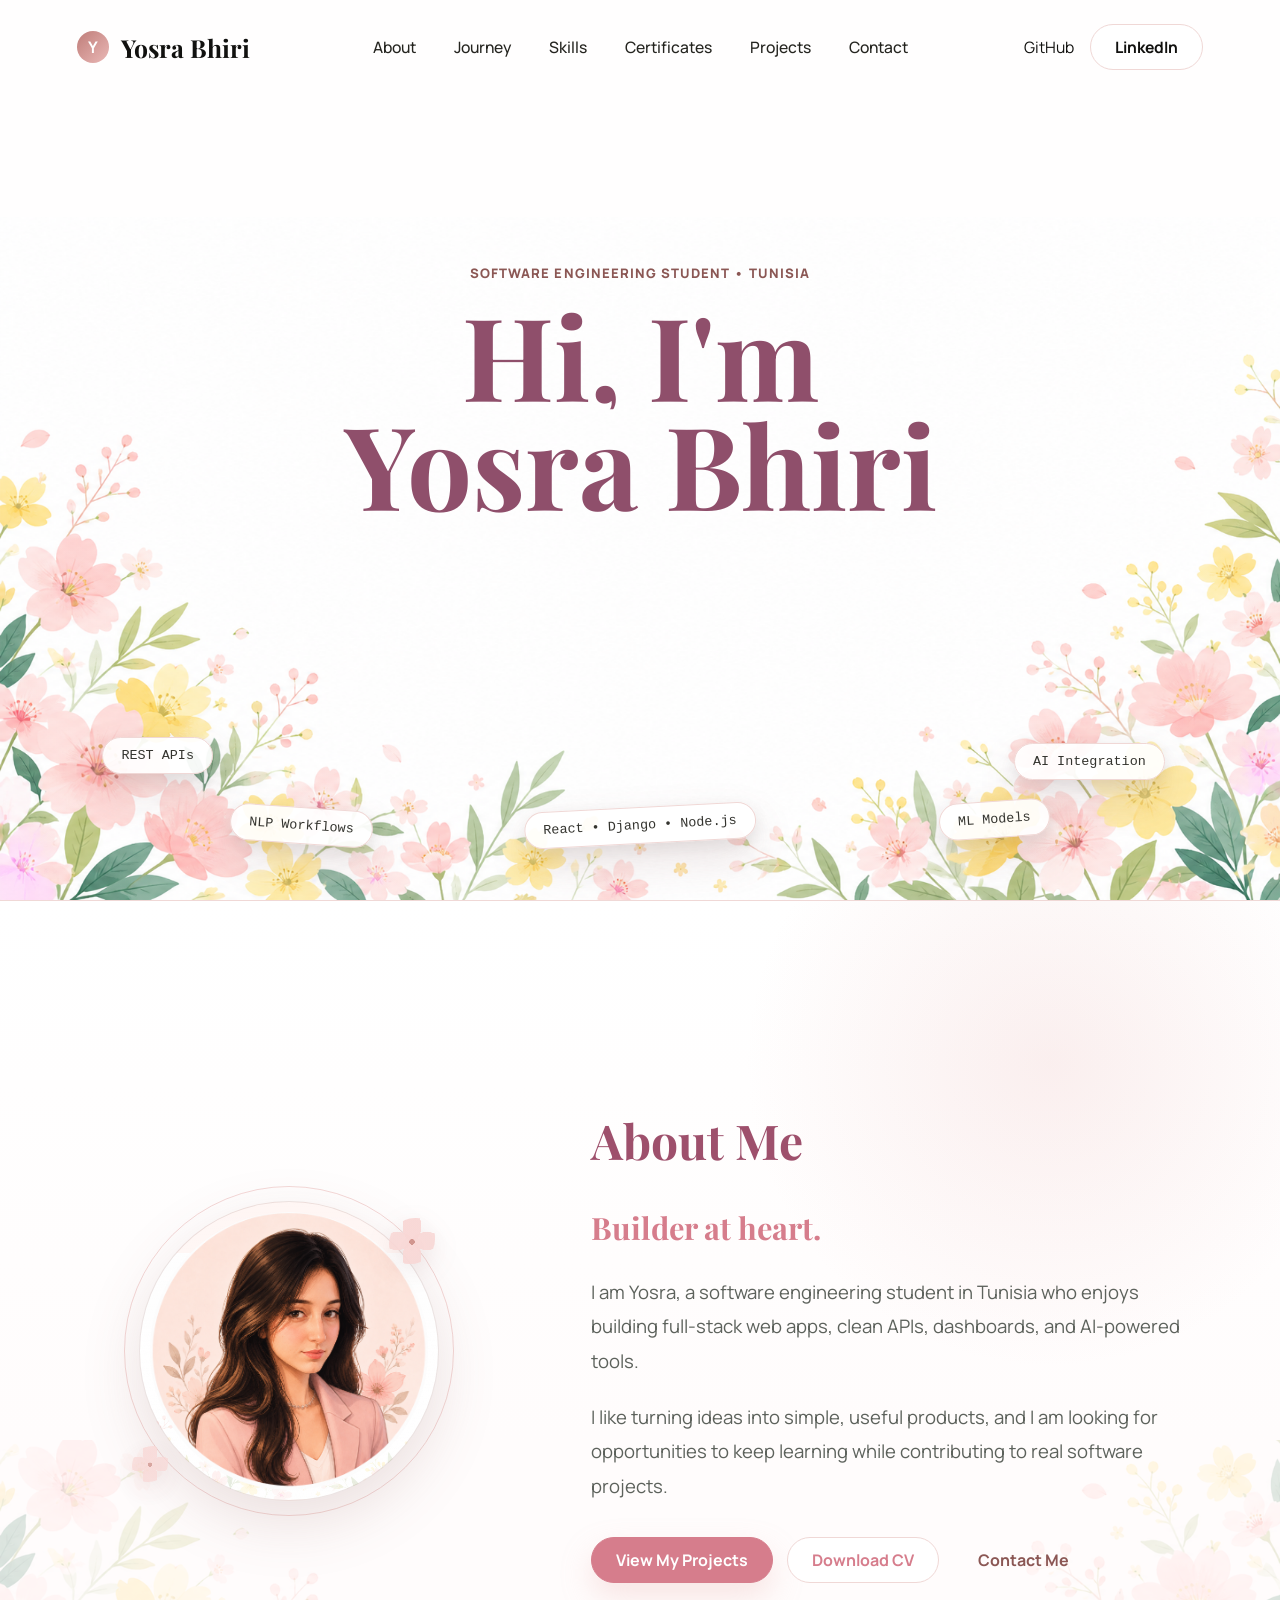
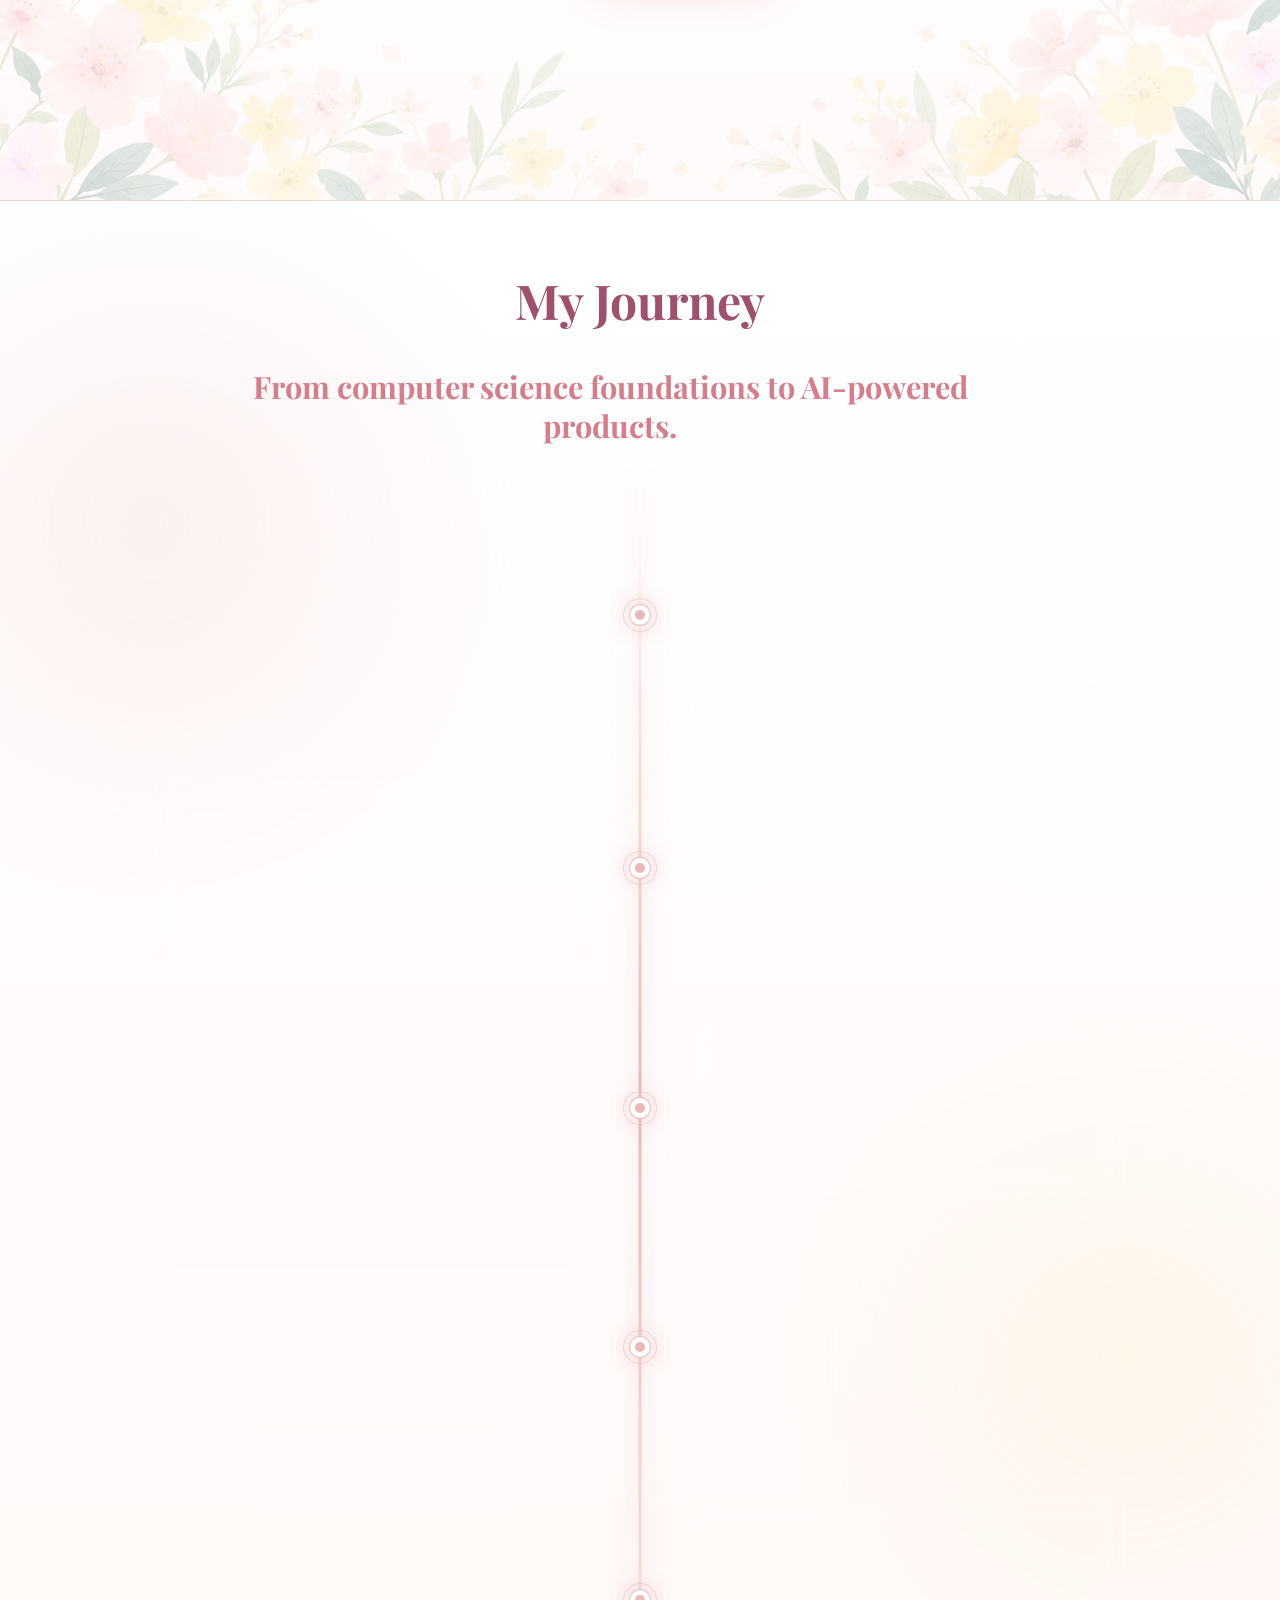
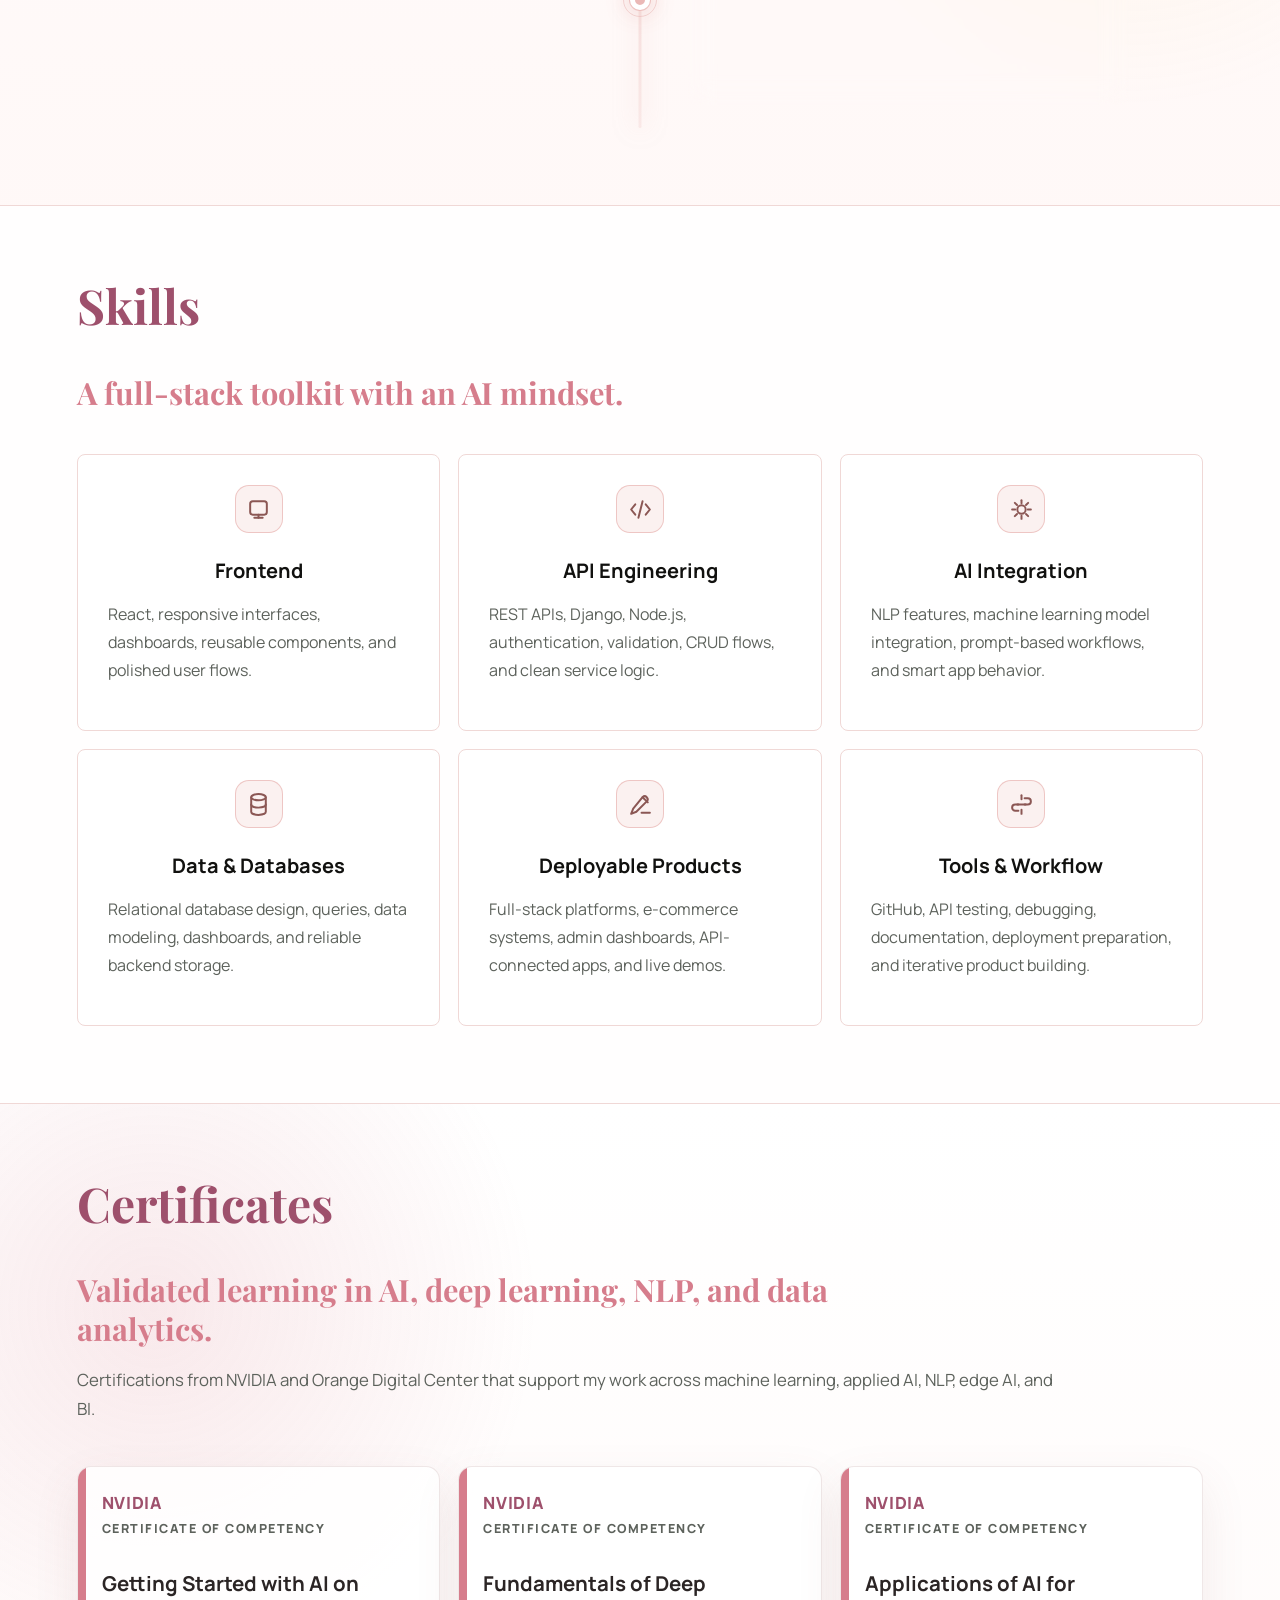
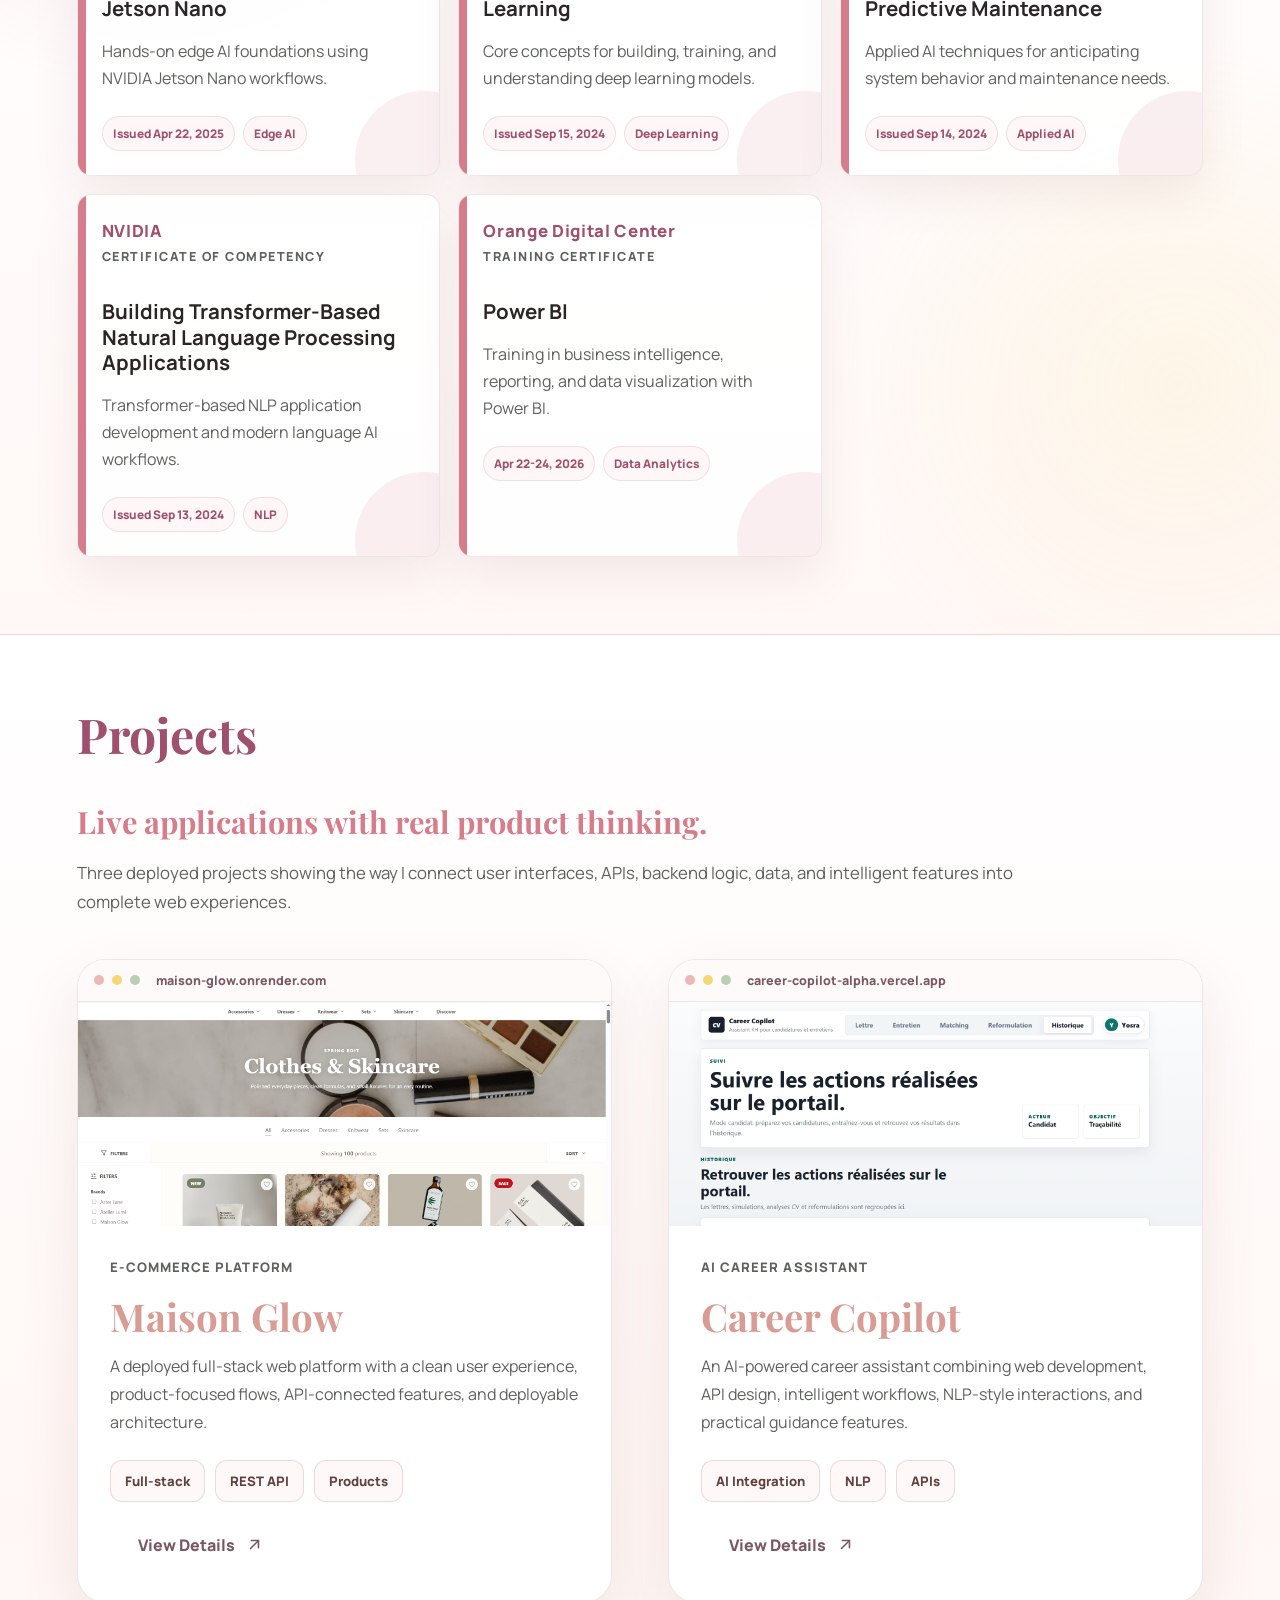
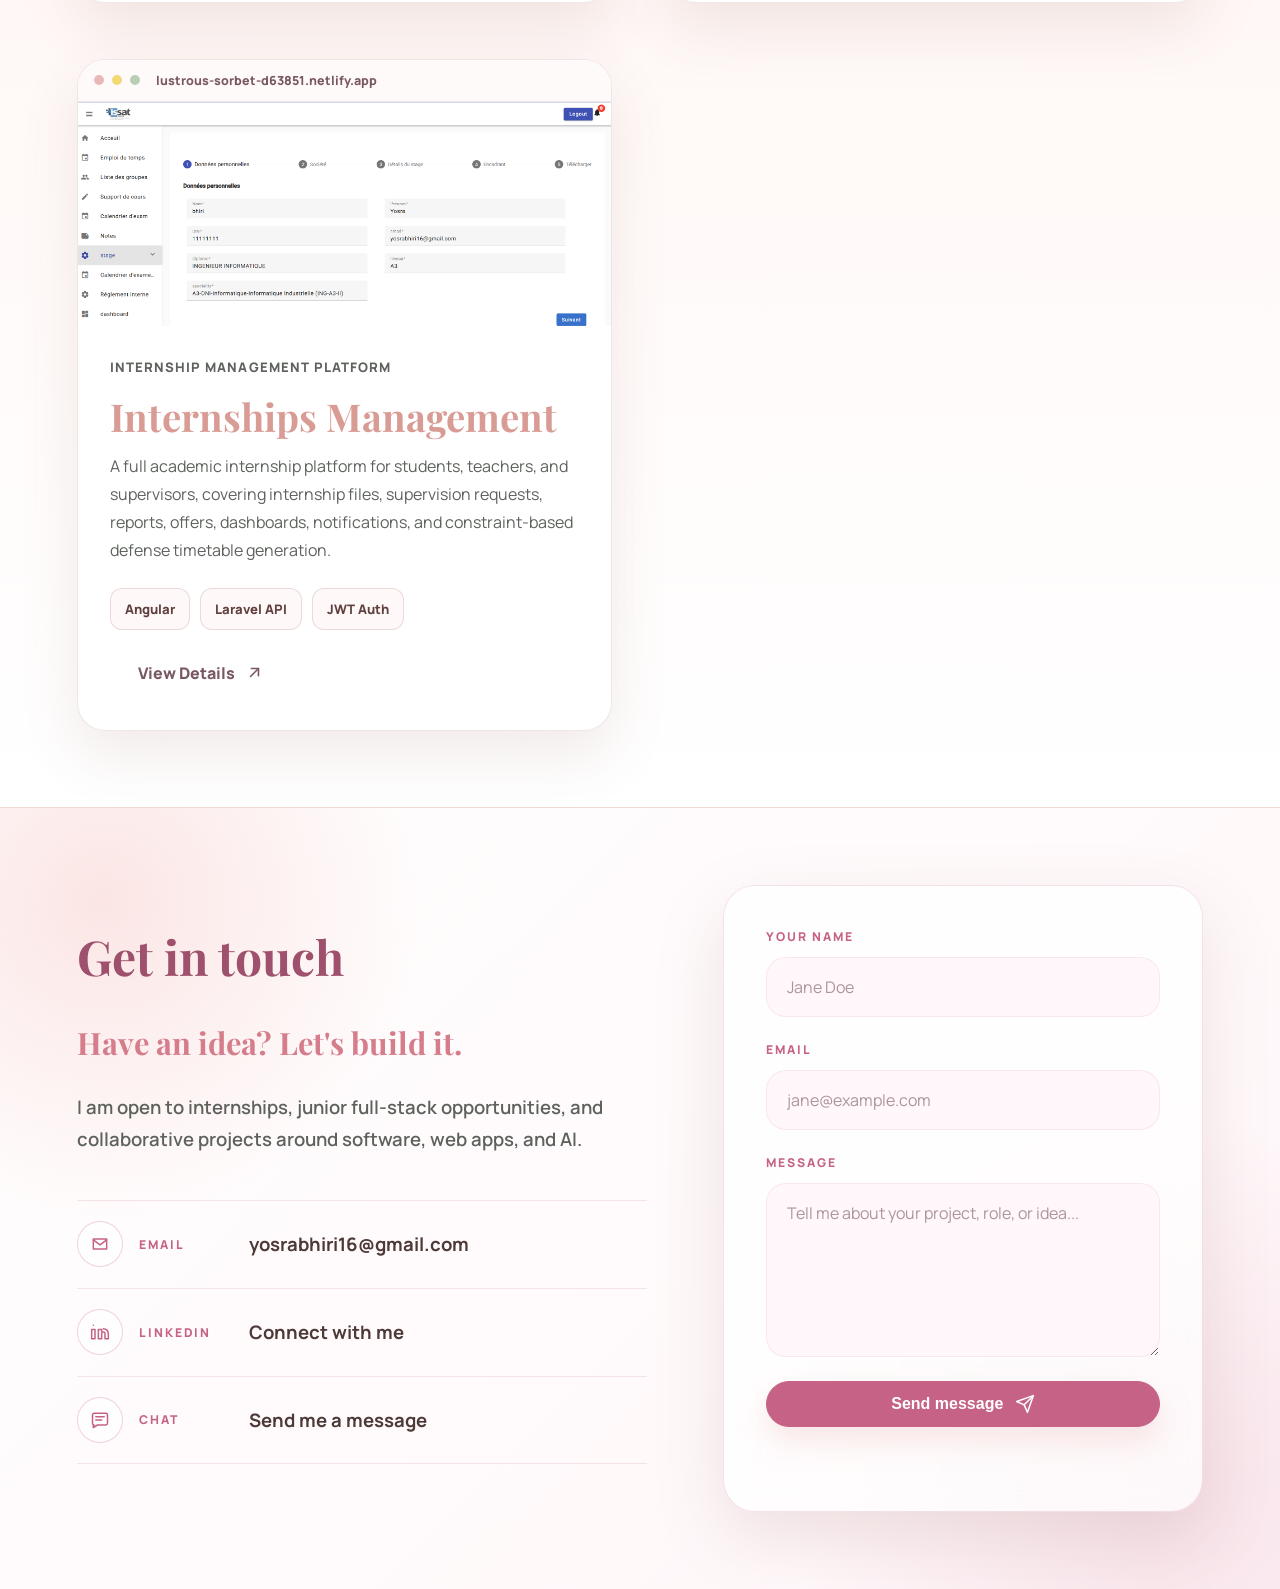
==== index.html @ d5c68a27 "Initial portfolio checkpoint" ====
<!DOCTYPE html>
<html lang="en">
  <head>
    <meta charset="UTF-8" />
    <meta name="viewport" content="width=device-width, initial-scale=1.0" />
    <meta
      name="description"
      content="Portfolio of Yosra Bhiri, a software engineering student building full-stack web applications and AI-powered solutions."
    />
    <title>Yosra Bhiri | Full-Stack Software Engineer</title>
    <link rel="preconnect" href="https://fonts.googleapis.com" />
    <link rel="preconnect" href="https://fonts.gstatic.com" crossorigin />
    <link
      href="https://fonts.googleapis.com/css2?family=Manrope:wght@400;500;600;700;800&family=Playfair+Display:wght@600;700&display=swap"
      rel="stylesheet"
    />
    <link rel="stylesheet" href="styles.css" />
    <link rel="icon" type="image/svg+xml" href="assets/favicon-flower.svg" />
  </head>
  <body>
    <main class="page-shell">
      <nav class="nav" aria-label="Primary navigation">
        <a class="brand" href="#home" aria-label="Yosra Bhiri home">
          <span class="brand-mark">Y</span>
          <span>Yosra Bhiri</span>
        </a>

        <div class="nav-links">
          <a href="#about">About</a>
          <a href="#journey">Journey</a>
          <a href="#skills">Skills</a>
          <a href="#certificates">Certificates</a>
          <a href="#projects">Projects</a>
          <a href="#contact">Contact</a>
        </div>

        <div class="nav-actions">
          <a href="https://github.com/yosrabhiri" target="_blank"  aria-label="GitHub profile">GitHub</a>
          <a class="button button-soft" href="https://www.linkedin.com/in/yosra-bhiri-993653232/" target="_blank" rel="noreferrer" aria-label="LinkedIn profile">LinkedIn</a>
        </div>
      </nav>

      <section class="hero" id="home" aria-labelledby="hero-title">
        <div class="hero-content">
          <p class="eyebrow">Software Engineering Student &bull; Tunisia</p>
          <h1 id="hero-title" aria-label="Hi, I'm Yosra Bhiri">
            <span class="hero-type hero-intro" aria-hidden="true">Hi, I'm</span><span class="hero-type hero-fullname" aria-hidden="true"> Yosra Bhiri</span>
          </h1>
          <p
            class="hero-lead"
            aria-label="I build full-stack web applications and intelligent solutions that combine clean user interfaces, scalable APIs, and AI-powered features."
          >
            <span
              class="hero-lead-text"
              data-type-text="I build full-stack web applications and intelligent solutions that combine clean user interfaces, scalable APIs, and AI-powered features."
              aria-hidden="true"
            ></span>
          </p>
        </div>

        <div class="floating-tags" aria-hidden="true">
          <span class="tag tag-left">REST APIs</span>
          <span class="tag tag-right">AI Integration</span>
          <span class="tag tag-bottom">React &bull; Django &bull; Node.js</span>
          <span class="tag tag-extra-left">NLP Workflows</span>
          <span class="tag tag-extra-right">ML Models</span>
      
        </div>
      </section>

      <section class="section about-section intro-grid reveal" id="about" aria-labelledby="about-title">
        <div class="about-media">
     
          <div class="about-portrait" aria-label="Portrait of Yosra Bhiri">
            <span class="flower flower-one" aria-hidden="true"></span>
            <span class="flower flower-two" aria-hidden="true"></span>
            <img src="assets/avatar.png" alt="Portrait of Yosra Bhiri" />
          </div>
        </div>

        <div class="about-text">
               <p class="section-kicker">About Me</p>
          <h2 id="about-title">Builder at heart.</h2>
          <div class="about-copy">
            <p>
              I am Yosra, a software engineering student in Tunisia who enjoys
              building full-stack web apps, clean APIs, dashboards, and AI-powered
              tools.
            </p>
            <p>
              I like turning ideas into simple, useful products, and I am looking
              for opportunities to keep learning while contributing to real
              software projects.
            </p>
          </div>
          <div class="about-actions">
            <a class="button button-primary" href="#projects">View My Projects</a>
            <a class="button button-soft" href="assets/Yosra_Bhiri_CV_ATS_EN.pdf" download="Yosra_Bhiri_CV_ATS_EN.pdf">Download CV</a>
            <a class="button button-ghost" href="#contact">Contact Me</a>
          </div>
        </div>
      </section>

      <section class="section journey-section" id="journey" aria-labelledby="journey-title">
        <div class="section-heading journey-heading">
          <p class="section-kicker">My Journey</p>
          <h2 id="journey-title">From computer science foundations to AI-powered products.</h2>
        </div>

        <div class="timeline">
          <article class="timeline-item reveal">
            <span class="timeline-dot" aria-hidden="true"></span>
            <div class="timeline-card">
              <span class="timeline-year">2021</span>
              <h3>Started Computer Science</h3>
              <p>Built my foundation at ISSAT Sousse in programming, algorithms, databases, and web development.</p>
            </div>
          </article>

          <article class="timeline-item reveal">
            <span class="timeline-dot" aria-hidden="true"></span>
            <div class="timeline-card">
              <span class="timeline-year">2022</span>
              <h3>First Full-Stack Internship</h3>
              <p>Developed a MERN parking reservation app during my internship at AXIA.</p>
            </div>
          </article>

          <article class="timeline-item reveal">
            <span class="timeline-dot" aria-hidden="true"></span>
            <div class="timeline-card">
              <span class="timeline-year">2023</span>
              <h3>Real-World Development</h3>
              <p>Joined Box2Home and worked on API integration and interactive route visualization.</p>
            </div>
          </article>

          <article class="timeline-item reveal">
            <span class="timeline-dot" aria-hidden="true"></span>
            <div class="timeline-card">
              <span class="timeline-year">2024</span>
              <h3>Software Engineering Focus</h3>
              <p>Started software engineering and contributed to the internship section of the university website.</p>
            </div>
          </article>

          <article class="timeline-item reveal">
            <span class="timeline-dot" aria-hidden="true"></span>
            <div class="timeline-card">
              <span class="timeline-year">2025-2026</span>
              <h3>AI Projects & Deployment</h3>
              <p>Built and deployed Career Copilot and Maison Glow with React, Django, Hugging Face, Render, and Vercel.</p>
            </div>
          </article>
        </div>
      </section>

      <section class="section" id="skills" aria-labelledby="skills-title">
        <div class="section-heading">
          <p class="section-kicker">Skills</p>
          <h2 id="skills-title">A full-stack toolkit with an AI mindset.</h2>
        </div>

        <div class="skill-grid">
          <article class="skill-card">
            <span class="skill-icon" aria-hidden="true">
              <svg viewBox="0 0 24 24"><path d="M4 6.5A2.5 2.5 0 0 1 6.5 4h11A2.5 2.5 0 0 1 20 6.5v8A2.5 2.5 0 0 1 17.5 17h-11A2.5 2.5 0 0 1 4 14.5v-8Z"/><path d="M8 20h8"/><path d="M12 17v3"/></svg>
            </span>
            <h3>Frontend</h3>
            <p>React, responsive interfaces, dashboards, reusable components, and polished user flows.</p>
          </article>
          <article class="skill-card">
            <span class="skill-icon" aria-hidden="true">
              <svg viewBox="0 0 24 24"><path d="M7 7 3 12l4 5"/><path d="m17 7 4 5-4 5"/><path d="m14 4-4 16"/></svg>
            </span>
            <h3>API Engineering</h3>
            <p>REST APIs, Django, Node.js, authentication, validation, CRUD flows, and clean service logic.</p>
          </article>
          <article class="skill-card">
            <span class="skill-icon" aria-hidden="true">
              <svg viewBox="0 0 24 24"><path d="M12 3v3"/><path d="M12 18v3"/><path d="M3 12h3"/><path d="M18 12h3"/><path d="m5.6 5.6 2.1 2.1"/><path d="m16.3 16.3 2.1 2.1"/><path d="m18.4 5.6-2.1 2.1"/><path d="m7.7 16.3-2.1 2.1"/><circle cx="12" cy="12" r="4"/></svg>
            </span>
            <h3>AI Integration</h3>
            <p>NLP features, machine learning model integration, prompt-based workflows, and smart app behavior.</p>
          </article>
          <article class="skill-card">
            <span class="skill-icon" aria-hidden="true">
              <svg viewBox="0 0 24 24"><ellipse cx="12" cy="5" rx="7" ry="3"/><path d="M5 5v7c0 1.7 3.1 3 7 3s7-1.3 7-3V5"/><path d="M5 12v7c0 1.7 3.1 3 7 3s7-1.3 7-3v-7"/></svg>
            </span>
            <h3>Data & Databases</h3>
            <p>Relational database design, queries, data modeling, dashboards, and reliable backend storage.</p>
          </article>
          <article class="skill-card">
            <span class="skill-icon" aria-hidden="true">
              <svg viewBox="0 0 24 24"><path d="M5 16 3 21l5-2 10-10a2.8 2.8 0 0 0-4-4L5 16Z"/><path d="m14 5 5 5"/><path d="M13 20h8"/></svg>
            </span>
            <h3>Deployable Products</h3>
            <p>Full-stack platforms, e-commerce systems, admin dashboards, API-connected apps, and live demos.</p>
          </article>
          <article class="skill-card">
            <span class="skill-icon" aria-hidden="true">
              <svg viewBox="0 0 24 24"><path d="M15 6h3a3 3 0 0 1 0 6h-3"/><path d="M9 18H6a3 3 0 0 1 0-6h3"/><path d="M8 12h8"/><path d="M12 3v4"/><path d="M12 17v4"/></svg>
            </span>
            <h3>Tools & Workflow</h3>
            <p>GitHub, API testing, debugging, documentation, deployment preparation, and iterative product building.</p>
          </article>
        </div>
      </section>

      <section class="section certificates-section" id="certificates" aria-labelledby="certificates-title">
        <div class="section-heading certificates-heading">
          <p class="section-kicker">Certificates</p>
          <h2 id="certificates-title">Validated learning in AI, deep learning, NLP, and data analytics.</h2>
          <p>
            Certifications from NVIDIA and Orange Digital Center that support
            my work across machine learning, applied AI, NLP, edge AI, and BI.
          </p>
        </div>

        <div class="certificate-grid">
          <article class="certificate-card reveal">
            <div class="certificate-issuer nvidia-issuer">
              <span aria-hidden="true">NVIDIA</span>
              <small>Certificate of Competency</small>
            </div>
            <h3>Getting Started with AI on Jetson Nano</h3>
            <p>Hands-on edge AI foundations using NVIDIA Jetson Nano workflows.</p>
            <div class="certificate-meta">
              <span>Issued Apr 22, 2025</span>
              <span>Edge AI</span>
            </div>
          </article>

          <article class="certificate-card reveal">
            <div class="certificate-issuer nvidia-issuer">
              <span aria-hidden="true">NVIDIA</span>
              <small>Certificate of Competency</small>
            </div>
            <h3>Fundamentals of Deep Learning</h3>
            <p>Core concepts for building, training, and understanding deep learning models.</p>
            <div class="certificate-meta">
              <span>Issued Sep 15, 2024</span>
              <span>Deep Learning</span>
            </div>
          </article>

          <article class="certificate-card reveal">
            <div class="certificate-issuer nvidia-issuer">
              <span aria-hidden="true">NVIDIA</span>
              <small>Certificate of Competency</small>
            </div>
            <h3>Applications of AI for Predictive Maintenance</h3>
            <p>Applied AI techniques for anticipating system behavior and maintenance needs.</p>
            <div class="certificate-meta">
              <span>Issued Sep 14, 2024</span>
              <span>Applied AI</span>
            </div>
          </article>

          <article class="certificate-card reveal">
            <div class="certificate-issuer nvidia-issuer">
              <span aria-hidden="true">NVIDIA</span>
              <small>Certificate of Competency</small>
            </div>
            <h3>Building Transformer-Based Natural Language Processing Applications</h3>
            <p>Transformer-based NLP application development and modern language AI workflows.</p>
            <div class="certificate-meta">
              <span>Issued Sep 13, 2024</span>
              <span>NLP</span>
            </div>
          </article>

          <article class="certificate-card orange-card reveal">
            <div class="certificate-issuer orange-issuer">
              <span aria-hidden="true">Orange Digital Center</span>
              <small>Training Certificate</small>
            </div>
            <h3>Power BI</h3>
            <p>Training in business intelligence, reporting, and data visualization with Power BI.</p>
            <div class="certificate-meta">
              <span>Apr 22-24, 2026</span>
              <span>Data Analytics</span>
            </div>
          </article>
        </div>
      </section>

      <section class="section projects-section" id="projects" aria-labelledby="projects-title">
        <div class="section-heading projects-heading">
          <p class="section-kicker">Projects</p>
          <h2 id="projects-title">Live applications with real product thinking.</h2>
          <p>
            Three deployed projects showing the way I connect user interfaces,
            APIs, backend logic, data, and intelligent features into complete
            web experiences.
          </p>
        </div>

        <div class="project-grid">
          <article class="project-card">
            <div class="project-visual project-visual-shop">
              <div class="project-browser-bar" aria-hidden="true">
                <span></span>
                <span></span>
                <span></span>
                <small>maison-glow.onrender.com</small>
              </div>
              <img class="project-screenshot" src="assets/ecommerce.png" alt="Maison Glow website screenshot" />
              <div class="project-quick-actions" aria-label="Maison Glow links">
                <a href="https://maison-glow.onrender.com/" target="_blank" rel="noreferrer" aria-label="Open Maison Glow live site">
                  <svg viewBox="0 0 24 24" aria-hidden="true"><path d="M7 17 17 7"/><path d="M8 7h9v9"/></svg>
                </a>
                <a class="github-action" href="https://github.com/yosrabhiri/ecommerce" target="_blank" rel="noreferrer" aria-label="Open Maison Glow GitHub repository">
                  <svg viewBox="0 0 24 24" aria-hidden="true"><path d="M12 .5A12 12 0 0 0 8.2 23.9c.6.1.8-.3.8-.6v-2.1c-3.3.7-4-1.6-4-1.6-.5-1.4-1.3-1.8-1.3-1.8-1.1-.8.1-.8.1-.8 1.2.1 1.8 1.2 1.8 1.2 1.1 1.8 2.8 1.3 3.5 1 .1-.8.4-1.3.8-1.6-2.7-.3-5.5-1.3-5.5-5.9 0-1.3.5-2.4 1.2-3.2-.1-.3-.5-1.6.1-3.3 0 0 1-.3 3.3 1.2a11.4 11.4 0 0 1 6 0c2.3-1.5 3.3-1.2 3.3-1.2.6 1.7.2 3 .1 3.3.8.8 1.2 1.9 1.2 3.2 0 4.6-2.8 5.6-5.5 5.9.4.4.8 1.1.8 2.2v3.3c0 .3.2.7.8.6A12 12 0 0 0 12 .5Z"/></svg>
                </a>
              </div>
            </div>
            <div class="project-content">
              <p class="project-label">E-commerce Platform</p>
              <h3>Maison Glow</h3>
              <p>
                A deployed full-stack web platform with a clean user
                experience, product-focused flows, API-connected features, and
                deployable architecture.
              </p>
              <div class="project-stack" aria-label="Project technologies">
                <span>Full-stack</span>
                <span>REST API</span>
                <span>Products</span>
              </div>
            </div>
            <div class="project-actions">
              <a class="project-link-primary" href="maison-glow.html">
                View Details
                <svg viewBox="0 0 24 24" aria-hidden="true"><path d="M7 17 17 7"/><path d="M8 7h9v9"/></svg>
              </a>
            </div>
          </article>

          <article class="project-card">
            <div class="project-visual project-visual-ai">
              <div class="project-browser-bar" aria-hidden="true">
                <span></span>
                <span></span>
                <span></span>
                <small>career-copilot-alpha.vercel.app</small>
              </div>
              <img class="project-screenshot" src="assets/copilot.png" alt="Career Copilot website screenshot" />
              <div class="project-quick-actions" aria-label="Career Copilot links">
                <a href="https://career-copilot-alpha.vercel.app/" target="_blank" rel="noreferrer" aria-label="Open Career Copilot live site">
                  <svg viewBox="0 0 24 24" aria-hidden="true"><path d="M7 17 17 7"/><path d="M8 7h9v9"/></svg>
                </a>
                <a class="github-action" href="https://github.com/yosrabhiri/Career-Copilot" target="_blank" rel="noreferrer" aria-label="Open Career Copilot GitHub repository">
                  <svg viewBox="0 0 24 24" aria-hidden="true"><path d="M12 .5A12 12 0 0 0 8.2 23.9c.6.1.8-.3.8-.6v-2.1c-3.3.7-4-1.6-4-1.6-.5-1.4-1.3-1.8-1.3-1.8-1.1-.8.1-.8.1-.8 1.2.1 1.8 1.2 1.8 1.2 1.1 1.8 2.8 1.3 3.5 1 .1-.8.4-1.3.8-1.6-2.7-.3-5.5-1.3-5.5-5.9 0-1.3.5-2.4 1.2-3.2-.1-.3-.5-1.6.1-3.3 0 0 1-.3 3.3 1.2a11.4 11.4 0 0 1 6 0c2.3-1.5 3.3-1.2 3.3-1.2.6 1.7.2 3 .1 3.3.8.8 1.2 1.9 1.2 3.2 0 4.6-2.8 5.6-5.5 5.9.4.4.8 1.1.8 2.2v3.3c0 .3.2.7.8.6A12 12 0 0 0 12 .5Z"/></svg>
                </a>
              </div>
            </div>
            <div class="project-content">
              <p class="project-label">AI Career Assistant</p>
              <h3>Career Copilot</h3>
              <p>
                An AI-powered career assistant combining web development, API
                design, intelligent workflows, NLP-style interactions, and
                practical guidance features.
              </p>
              <div class="project-stack" aria-label="Project technologies">
                <span>AI Integration</span>
                <span>NLP</span>
                <span>APIs</span>
              </div>
            </div>
            <div class="project-actions">
              <a class="project-link-primary" href="career-copilot.html">
                View Details
                <svg viewBox="0 0 24 24" aria-hidden="true"><path d="M7 17 17 7"/><path d="M8 7h9v9"/></svg>
              </a>
            </div>
          </article>

          <article class="project-card">
            <div class="project-visual project-visual-portal">
              <div class="project-browser-bar" aria-hidden="true">
                <span></span>
                <span></span>
                <span></span>
                <small>lustrous-sorbet-d63851.netlify.app</small>
              </div>
              <img class="project-screenshot" src="assets/issatso-login.png" alt="ISSATSO internship management platform screenshot" />
              <div class="project-quick-actions" aria-label="ISSATSO Internship Platform links">
                <a href="https://lustrous-sorbet-d63851.netlify.app/" target="_blank" rel="noreferrer" aria-label="Open ISSATSO Internship Platform live site">
                  <svg viewBox="0 0 24 24" aria-hidden="true"><path d="M7 17 17 7"/><path d="M8 7h9v9"/></svg>
                </a>
                <a class="github-action" href="https://github.com/yosrabhiri/Stage25" target="_blank" rel="noreferrer" aria-label="Open ISSATSO Internship Platform GitHub repository">
                  <svg viewBox="0 0 24 24" aria-hidden="true"><path d="M12 .5A12 12 0 0 0 8.2 23.9c.6.1.8-.3.8-.6v-2.1c-3.3.7-4-1.6-4-1.6-.5-1.4-1.3-1.8-1.3-1.8-1.1-.8.1-.8.1-.8 1.2.1 1.8 1.2 1.8 1.2 1.1 1.8 2.8 1.3 3.5 1 .1-.8.4-1.3.8-1.6-2.7-.3-5.5-1.3-5.5-5.9 0-1.3.5-2.4 1.2-3.2-.1-.3-.5-1.6.1-3.3 0 0 1-.3 3.3 1.2a11.4 11.4 0 0 1 6 0c2.3-1.5 3.3-1.2 3.3-1.2.6 1.7.2 3 .1 3.3.8.8 1.2 1.9 1.2 3.2 0 4.6-2.8 5.6-5.5 5.9.4.4.8 1.1.8 2.2v3.3c0 .3.2.7.8.6A12 12 0 0 0 12 .5Z"/></svg>
                </a>
              </div>
            </div>
            <div class="project-content">
              <p class="project-label">Internship Management Platform</p>
              <h3>Internships Management</h3>
              <p>
                A full academic internship platform for students, teachers, and
                supervisors, covering internship files, supervision requests,
                reports, offers, dashboards, notifications, and constraint-based
                defense timetable generation.
              </p>
              <div class="project-stack" aria-label="Project technologies">
                <span>Angular</span>
                <span>Laravel API</span>
                <span>JWT Auth</span>
              </div>
            </div>
            <div class="project-actions">
              <a class="project-link-primary" href="issatso-login.html">
                View Details
                <svg viewBox="0 0 24 24" aria-hidden="true"><path d="M7 17 17 7"/><path d="M8 7h9v9"/></svg>
              </a>
            </div>
          </article>
        </div>
      </section>

      <section class="section contact-band" id="contact" aria-labelledby="contact-title">
        <div class="contact-copy">
          <p class="section-kicker">Get in touch</p>
          <h2 id="contact-title">Have an idea? Let's build it.</h2>
          <p class="contact-intro">
            I am open to internships, junior full-stack opportunities, and
            collaborative projects around software, web apps, and AI.
          </p>

          <div class="contact-list" aria-label="Contact links">
            <a class="contact-row" href="mailto:yosrabhiri16@gmail.com">
              <span class="contact-icon" aria-hidden="true">
                <svg viewBox="0 0 24 24"><path d="M4 6h16v12H4z"/><path d="m4 7 8 6 8-6"/></svg>
              </span>
              <span>Email</span>
              <span class="contact-value">yosrabhiri16@gmail.com</span>
            </a>
            <a class="contact-row" href="https://www.linkedin.com/in/yosra-bhiri-993653232/" target="_blank" rel="noreferrer">
              <span class="contact-icon" aria-hidden="true">
                <svg viewBox="0 0 24 24"><path d="M16 8a6 6 0 0 1 6 6v6h-4v-6a2 2 0 0 0-4 0v6h-4V9h4v2"/><path d="M2 9h4v11H2z"/><path d="M4 4h.01"/></svg>
              </span>
              <span>LinkedIn</span>
              <span class="contact-value">Connect with me</span>
            </a>
            <a class="contact-row" href="mailto:yosrabhiri16@gmail.com">
              <span class="contact-icon" aria-hidden="true">
                <svg viewBox="0 0 24 24"><path d="M7 8h10"/><path d="M7 12h7"/><path d="M5 4h14a2 2 0 0 1 2 2v10a2 2 0 0 1-2 2H9l-5 3v-3H5a2 2 0 0 1-2-2V6a2 2 0 0 1 2-2Z"/></svg>
              </span>
              <span>Chat</span>
              <span class="contact-value">Send me a message</span>
            </a>
          </div>
        </div>

        <form class="contact-form" action="https://formsubmit.co/ajax/yosrabhiri16@gmail.com" method="post">
          <input type="hidden" name="_subject" value="New portfolio message from Yosra Bhiri website" />
          <input type="hidden" name="_template" value="table" />
          <input type="hidden" name="_captcha" value="false" />
          <input type="text" name="_honey" class="form-honey" tabindex="-1" autocomplete="off" />
          <label>
            <span>Your name</span>
            <input type="text" name="name" placeholder="Jane Doe" required />
          </label>
          <label>
            <span>Email</span>
            <input type="email" name="email" placeholder="jane@example.com" required />
          </label>
          <label>
            <span>Message</span>
            <textarea name="message" rows="6" placeholder="Tell me about your project, role, or idea..." required></textarea>
          </label>
          <button class="button button-primary contact-submit" type="submit">
            Send message
            <svg viewBox="0 0 24 24" aria-hidden="true"><path d="m22 2-7 20-4-9-9-4Z"/><path d="M22 2 11 13"/></svg>
          </button>
          <p class="form-status" aria-live="polite"></p>
        </form>
      </section>
    </main>

    <script src="script.js"></script>
  </body>
</html>
---- styles.css ----
:root {
  --ink: #11110f;
  --muted: #5d625c;
  --paper: #fffefe;
  --wash: #fff8f7;
  --line: #f0d8d6;
  --accent: #eab8b6;
  --accent-deep: #8b5754;
  --pink: #f8d7d5;
  --yellow: #f2d976;
  --rose: #bf7d79;
  --shadow: 0 18px 52px rgba(139, 87, 84, 0.12);
}

* {
  box-sizing: border-box;
}

html {
  scroll-behavior: smooth;
}

body {
  margin: 0;
  min-height: 100vh;
  color: var(--ink);
  background:
    radial-gradient(circle at 10% 0%, rgba(234, 184, 182, 0.38), transparent 26rem),
    radial-gradient(circle at 90% 10%, rgba(242, 217, 118, 0.18), transparent 24rem),
    var(--wash);
  font-family: "Manrope", system-ui, -apple-system, BlinkMacSystemFont, "Segoe UI", sans-serif;
}

a {
  color: inherit;
  text-decoration: none;
}

.page-shell {
  width: 100%;
  margin: 0;
  overflow: hidden;
  border: 0;
  border-radius: 0;
  background: var(--paper);
  box-shadow: none;
}

.nav {
  display: grid;
  grid-template-columns: 1fr auto 1fr;
  align-items: center;
  gap: 24px;
  padding: 24px clamp(18px, 6vw, 92px);
  font-size: 0.98rem;
}

.brand,
.nav-links,
.nav-actions,
.hero-actions,
.about-actions,
.project-actions,
.contact-actions {
  display: flex;
  align-items: center;
}

.brand {
  gap: 12px;
  font-family: "Playfair Display", Georgia, serif;
  font-size: 1.55rem;
  font-weight: 700;
}

.brand-mark {
  display: inline-grid;
  width: 32px;
  height: 32px;
  place-items: center;
  border-radius: 50%;
  color: white;
  background: linear-gradient(135deg, var(--rose), var(--accent));
  font-family: "Manrope", sans-serif;
  font-size: 1rem;
}

.nav-links {
  gap: clamp(18px, 3vw, 38px);
  color: #24241f;
  font-weight: 500;
}

.nav-actions {
  justify-content: flex-end;
  gap: 16px;
}

.button {
  display: inline-flex;
  min-height: 46px;
  align-items: center;
  justify-content: center;
  border: 1px solid var(--line);
  border-radius: 999px;
  padding: 0 24px;
  font-weight: 700;
  transition: transform 180ms ease, box-shadow 180ms ease, border-color 180ms ease;
}

.button:hover,
.project-actions a:hover,
.nav a:hover {
  transform: translateY(-2px);
}

.button-primary {
  border-color: var(--accent);
  color: #ffffff;
  background: var(--accent);
  box-shadow: 0 14px 30px rgba(234, 184, 182, 0.34);
}

.button-primary:hover {
  background: #dfa8a6;
}

.button-soft {
  background: #fff;
}

.button-ghost {
  border-color: transparent;
  color: var(--accent-deep);
}

.hero {
  position: relative;
  min-height: calc(100vh - 94px);
  display: grid;
  place-items: center;
  padding: 56px 18px 132px;
  background-image: linear-gradient(to bottom, rgba(255, 255, 255, 0.1), rgba(255, 255, 255, 0.03) 62%, rgba(255, 255, 255, 0.02)), url("assets/floral-hero.png");
  background-repeat: no-repeat;
  background-position: center bottom;
  background-size: 100% auto;
}

.hero-content {
  width: min(850px, 100%);
  text-align: center;
}

.eyebrow,
.project-label {
  margin: 0 0 18px;
  color: var(--accent-deep);
  font-size: 0.82rem;
  font-weight: 800;
  letter-spacing: 0.08em;
  text-transform: uppercase;
}

.section-kicker,
.section-heading .section-kicker {
  margin: 0 0 45px;
  color: #9e506c;
  font-family: "Playfair Display", Georgia, serif;
  font-size: 3rem;
  font-weight: 700;
  letter-spacing: 0;
  line-height: 0.95;
  text-transform: none;
}

h1,
h2 {
  margin: 0;
  font-family: "Playfair Display", Georgia, serif;
  font-weight: 700;
  line-height: 0.95;
  letter-spacing: 0;
}

h1 {
  font-size: clamp(4rem, 9vw, 8.5rem);
}

.hero-type {
  --chars: 1;
  --delay: 0ms;
  --duration: 1000ms;
  position: relative;
  display: inline-block;
  color: #8f4f6b;
  clip-path: inset(0 100% 0 0);
  animation: revealType var(--duration) steps(var(--chars), end) var(--delay) forwards;
  vertical-align: bottom;
  white-space: nowrap;
}

.hero-type::after {
  position: absolute;
  top: 0.1em;
  left: 0;
  bottom: 0.08em;
  width: 0.055em;
  background: var(--accent-deep);
  content: "";
  opacity: 0;
  animation: moveCaret var(--duration) steps(var(--chars), end) var(--delay) forwards;
}

.hero-intro {
  --chars: 7;
  --delay: 320ms;
  --duration: 1200ms;
}

.hero-fullname {
  --chars: 12;
  --delay: 1620ms;
  --duration: 1900ms;
}

h2 {
  font-size: clamp(2.7rem, 5.5vw, 5.8rem);
}

.section h2 {
  max-width: 760px;
  color: #d67d8c;
  font-size: clamp(1.35rem, 2.4vw, 2.2rem);
  font-weight: 700;
  line-height: 1.25;
  margin-top: 35px;
}

h3 {
  margin: 0 0 14px;
  font-size: 1.25rem;
}

.hero-lead {
  width: min(760px, 100%);
  min-height: calc(1.75em * 3);
  margin: 28px auto 0;
  color: var(--muted);
  font-size: clamp(1rem, 2vw, 1.28rem);
  line-height: 1.75;
  opacity: 1;
}

.hero-lead-text::after {
  display: none;
  width: 0.08em;
  height: 1em;
  margin-left: 0.08em;
  background: var(--accent-deep);
  content: "";
  transform: translateY(0.16em);
}

.hero-lead.is-typing .hero-lead-text::after {
  display: inline-block;
}

.hero-lead.is-done .hero-lead-text::after {
  display: none;
}

.floating-tags {
  position: absolute;
  inset: auto 0 38px;
  height: 190px;
  pointer-events: none;
}

.tag {
  --tag-rotate: 0deg;
  --tag-drift-x: 0px;
  --tag-drift-y: -10px;
  position: absolute;
  border: 1px solid var(--line);
  border-radius: 999px;
  padding: 10px 18px;
  color: #34342f;
  background: rgba(255, 255, 255, 0.92);
  box-shadow: 0 18px 42px rgba(139, 87, 84, 0.16), 0 6px 16px rgba(0, 0, 0, 0.08);
  font-family: ui-monospace, SFMono-Regular, Consolas, monospace;
  font-size: 0.84rem;
  opacity: 0;
  animation: tagReveal 520ms ease forwards, tagFloat 5200ms ease-in-out infinite;
  animation-delay: var(--tag-reveal-delay, 0ms), var(--tag-float-delay, 0ms);
  animation-play-state: paused, running;
  transform: translate(0, 0) rotate(var(--tag-rotate));
}

.tag.is-visible {
  opacity: 1;
  animation-play-state: running, running;
}

.tag-left {
  left: clamp(18px, 8vw, 120px);
  bottom: 88px;
  --tag-drift-x: 12px;
  --tag-drift-y: -14px;
  --tag-reveal-delay: 0ms;
}

.tag-right {
  right: clamp(18px, 9vw, 140px);
  bottom: 82px;
  --tag-drift-x: -14px;
  --tag-drift-y: -12px;
  --tag-float-delay: -1600ms;
  --tag-reveal-delay: 80ms;
}

.tag-bottom {
  left: 50%;
  bottom: 18px;
  --tag-rotate: -3deg;
  --tag-drift-y: -12px;
  --tag-reveal-delay: 160ms;
  animation: tagReveal 520ms ease forwards, tagFloatCenter 5200ms ease-in-out infinite;
  animation-delay: var(--tag-reveal-delay), var(--tag-float-delay, 0ms);
  animation-play-state: paused, running;
  transform: translateX(-50%) rotate(var(--tag-rotate));
}

.tag-extra-left {
  left: clamp(22px, 18vw, 260px);
  bottom: 18px;
  --tag-rotate: 4deg;
  --tag-drift-x: 10px;
  --tag-drift-y: -9px;
  --tag-float-delay: -2600ms;
  --tag-reveal-delay: 240ms;
}

.tag-extra-right {
  right: clamp(22px, 18vw, 260px);
  bottom: 24px;
  --tag-rotate: -4deg;
  --tag-drift-x: -10px;
  --tag-drift-y: -13px;
  --tag-float-delay: -900ms;
  --tag-reveal-delay: 320ms;
}

.tag-top {
  right: clamp(22px, 18vw, 310px);
  bottom: 136px;
}

@keyframes tagReveal {
  from {
    opacity: 0;
  }

  to {
    opacity: 1;
  }
}

@keyframes tagFloat {
  0%,
  100% {
    transform: translate(0, 0) rotate(var(--tag-rotate));
  }

  50% {
    transform: translate(var(--tag-drift-x), var(--tag-drift-y)) rotate(calc(var(--tag-rotate) + 2deg));
  }
}

@keyframes tagFloatCenter {
  0%,
  100% {
    transform: translateX(-50%) translate(0, 0) rotate(var(--tag-rotate));
  }

  50% {
    transform: translateX(-50%) translate(var(--tag-drift-x), var(--tag-drift-y)) rotate(calc(var(--tag-rotate) + 2deg));
  }
}

.section {
  padding: clamp(54px, 6vw, 92px) clamp(18px, 6vw, 92px);
  border-top: 1px solid var(--line);
}

.intro-grid {
  display: grid;
  grid-template-columns: minmax(260px, 0.82fr) minmax(0, 1.18fr);
  align-items: center;
  justify-content: center;
  gap: clamp(34px, 7vw, 94px);
}

.about-section {
  position: relative;
  min-height: 100vh;
  text-align: left;
  overflow: hidden;
  background:
    radial-gradient(circle at 82% 18%, rgba(234, 184, 182, 0.22), transparent 19rem),
    linear-gradient(180deg, #fff, #fffafa);
  opacity: 0;
  transform: translateY(28px);
  transition: opacity 700ms ease, transform 700ms ease;
}

.about-section::before {
  position: absolute;
  inset: auto 0 0;
  height: min(36vw, 360px);
  background: url("assets/floral-hero.png") center bottom / 100% auto no-repeat;
  content: "";
  opacity: 0.24;
  pointer-events: none;
  animation: aboutFloralDrift 9000ms ease-in-out infinite;
}

.about-section.is-visible {
  opacity: 1;
  transform: translateY(0);
}

.about-media,
.about-text {
  position: relative;
  z-index: 1;
  opacity: 0;
  transition: opacity 760ms ease, transform 760ms ease;
}

.about-media {
  transform: translateX(-34px);
}

.about-text {
  transform: translateX(34px);
}

.about-section.is-visible .about-media,
.about-section.is-visible .about-text {
  opacity: 1;
  transform: translateX(0);
}

.about-media {
  display: grid;
  justify-items: center;
}

.about-media .section-kicker {
  justify-self: start;
  margin-bottom: 32px;
}

.about-text {
  align-self: center;
}

.about-text h2 {
  margin-top: 0;
}

.about-copy {
  max-width: 680px;
  margin-top: 28px;
  color: var(--muted);
  font-size: 1.16rem;
  line-height: 1.85;
}

.about-copy p {
  margin: 0 0 22px;
}

.about-copy p:last-child {
  margin-bottom: 0;
}

.about-actions {
  flex-wrap: wrap;
  gap: 14px;
  margin-top: 34px;
}

.about-actions .button {
  opacity: 0;
  transform: translateY(16px);
  transition: opacity 420ms ease, transform 420ms ease, box-shadow 180ms ease, border-color 180ms ease;
}

.about-section.is-visible .about-actions .button {
  opacity: 1;
  transform: translateY(0);
}

.about-section.is-visible .about-actions .button:nth-child(1) {
  transition-delay: 260ms;
}

.about-section.is-visible .about-actions .button:nth-child(2) {
  transition-delay: 400ms;
}

.about-section.is-visible .about-actions .button:nth-child(3) {
  transition-delay: 540ms;
}

.about-section.is-visible .about-actions .button:hover {
  transform: translateY(-2px);
}

.about-actions .button-primary {
  border-color: #d67d8c;
  background: #d67d8c;
}

.about-actions .button-soft {
  color: #d67d8c;
}

.about-portrait {
  position: relative;
  width: min(300px, 72vw);
  aspect-ratio: 1;
  border: 1px solid rgba(139, 87, 84, 0.16);
  border-radius: 50%;
  padding: 10px;
  background:
    linear-gradient(rgba(255, 255, 255, 0.32), rgba(255, 255, 255, 0.74)),
    url("assets/floral-hero.png") center bottom / 155% auto no-repeat,
    #fff2ef;
  box-shadow: 0 22px 58px rgba(139, 87, 84, 0.17);
  animation: portraitFloat 5200ms ease-in-out infinite;
}

.about-portrait::before {
  position: absolute;
  inset: -16px;
  z-index: -1;
  border: 1px solid rgba(234, 184, 182, 0.55);
  border-radius: inherit;
  content: "";
  animation: portraitRing 3600ms ease-in-out infinite;
}

.about-portrait img {
  display: block;
  width: 100%;
  height: 100%;
  border-radius: inherit;
  object-fit: cover;
  object-position: center;
  background: #fff6f4;
}

.flower {
  position: absolute;
  z-index: 2;
  width: 46px;
  height: 46px;
  border-radius: 58% 42% 55% 45%;
  background:
    radial-gradient(circle at 50% 52%, #d1968f 0 8%, transparent 9%),
    radial-gradient(ellipse at 50% 18%, rgba(248, 215, 213, 0.96) 0 28%, transparent 29%),
    radial-gradient(ellipse at 82% 50%, rgba(248, 215, 213, 0.9) 0 27%, transparent 28%),
    radial-gradient(ellipse at 50% 84%, rgba(248, 215, 213, 0.92) 0 28%, transparent 29%),
    radial-gradient(ellipse at 18% 50%, rgba(248, 215, 213, 0.9) 0 27%, transparent 28%);
  filter: drop-shadow(0 8px 12px rgba(139, 87, 84, 0.14));
  animation: flowerDrift 4200ms ease-in-out infinite;
}

.flower-one {
  top: 16px;
  right: 3px;
}

.flower-two {
  bottom: 18px;
  left: -8px;
  width: 36px;
  height: 36px;
  opacity: 0.82;
  animation-delay: -1400ms;
}

@keyframes portraitFloat {
  0%,
  100% {
    transform: translateY(0);
  }

  50% {
    transform: translateY(-10px);
  }
}

@keyframes portraitRing {
  0%,
  100% {
    opacity: 0.65;
    transform: scale(1);
  }

  50% {
    opacity: 1;
    transform: scale(1.035);
  }
}

@keyframes flowerDrift {
  0%,
  100% {
    transform: rotate(-5deg) translateY(0);
  }

  50% {
    transform: rotate(7deg) translateY(-6px);
  }
}

@keyframes aboutFloralDrift {
  0%,
  100% {
    opacity: 0.22;
    transform: translateY(0) scale(1);
  }

  50% {
    opacity: 0.3;
    transform: translateY(12px) scale(1.02);
  }
}

@keyframes revealType {
  to {
    clip-path: inset(0 0 0 0);
  }
}

@keyframes moveCaret {
  0%,
  98% {
    left: 0;
    opacity: 1;
  }

  98% {
    left: 100%;
  }

  to {
    left: 100%;
    opacity: 0;
  }
}

.journey-section {
  position: relative;
  overflow: hidden;
  background:
    radial-gradient(circle at 12% 20%, rgba(234, 184, 182, 0.18), transparent 24rem),
    radial-gradient(circle at 88% 72%, rgba(242, 217, 118, 0.12), transparent 22rem),
    linear-gradient(180deg, #fff, rgba(255, 248, 247, 0.96));
}

.journey-heading {
  margin-right: auto;
  margin-left: auto;
  text-align: center;
}

.timeline {
  position: relative;
  display: grid;
  gap: 58px;
  width: min(1180px, 100%);
  margin: 0 auto;
  padding: 24px 0;
}

.timeline::before {
  position: absolute;
  top: 0;
  bottom: 0;
  left: 50%;
  width: 3px;
  border-radius: 999px;
  background: linear-gradient(transparent, var(--accent), rgba(234, 184, 182, 0.25));
  box-shadow: 0 0 22px rgba(234, 184, 182, 0.5);
  content: "";
  transform: translateX(-50%);
}

.timeline-item {
  position: relative;
  display: grid;
  grid-template-columns: 1fr 1fr;
  gap: 96px;
  align-items: center;
  opacity: 0;
  transform: translateY(36px);
  transition: opacity 700ms ease, transform 700ms ease;
}

.timeline-item.is-visible {
  opacity: 1;
  transform: translateY(0);
}

.timeline-dot {
  position: absolute;
  top: 50%;
  left: 50%;
  z-index: 2;
  width: 20px;
  height: 20px;
  border: 5px solid #fff;
  border-radius: 50%;
  background: var(--accent);
  box-shadow: 0 0 0 1px rgba(234, 184, 182, 0.8), 0 0 24px rgba(234, 184, 182, 0.9);
  transform: translate(-50%, -50%);
}

.timeline-dot::after {
  position: absolute;
  inset: -12px;
  border: 1px solid rgba(234, 184, 182, 0.55);
  border-radius: inherit;
  animation: pulseDot 2200ms ease-out infinite;
  content: "";
}

.timeline-year {
  color: var(--accent-deep);
  font-size: 0.92rem;
  font-weight: 900;
  letter-spacing: 0.08em;
  text-transform: uppercase;
}

.timeline-card {
  position: relative;
  width: min(440px, 100%);
  border: 1px solid var(--line);
  border-radius: 8px;
  padding: 28px 30px;
  background: rgba(255, 255, 255, 0.9);
  box-shadow: 0 18px 50px rgba(139, 87, 84, 0.1);
  backdrop-filter: blur(12px);
}

.timeline-card::before {
  position: absolute;
  top: 50%;
  width: 68px;
  height: 1px;
  background: rgba(234, 184, 182, 0.85);
  content: "";
}

.timeline-item:nth-child(odd) .timeline-card {
  grid-column: 2;
}

.timeline-item:nth-child(even) .timeline-card {
  grid-column: 1;
  justify-self: end;
}

.timeline-item:nth-child(odd) .timeline-card::before {
  right: 100%;
}

.timeline-item:nth-child(even) .timeline-card::before {
  left: 100%;
}

.timeline-card h3 {
  margin-top: 10px;
  margin-bottom: 10px;
}

.timeline-card p {
  margin: 0;
  color: var(--muted);
  line-height: 1.7;
}

.timeline-item:nth-child(odd).reveal {
  transform: translateX(44px);
}

.timeline-item:nth-child(even).reveal {
  transform: translateX(-44px);
}

.timeline-item.is-visible:nth-child(odd),
.timeline-item.is-visible:nth-child(even) {
  transform: translateX(0);
}

@keyframes pulseDot {
  0% {
    opacity: 0.8;
    transform: scale(0.72);
  }

  100% {
    opacity: 0;
    transform: scale(1.55);
  }
}

.section-heading {
  width: min(820px, 100%);
  margin-bottom: 42px;
}

.section-heading p {
  color: var(--muted);
  font-size: 1.05rem;
  line-height: 1.75;
}

.skill-grid,
.project-grid {
  display: grid;
  grid-template-columns: repeat(3, minmax(0, 1fr));
  gap: 18px;
}

.skill-card,
.project-card {
  border: 1px solid var(--line);
  border-radius: 8px;
  background: #fff;
}

.skill-card {
  position: relative;
  padding: 30px;
}

.skill-icon {
  display: grid;
  width: 48px;
  height: 48px;
  place-items: center;
  margin: 0 auto 24px;
  border: 1px solid rgba(234, 184, 182, 0.75);
  border-radius: 14px;
  color: var(--accent-deep);
  background: rgba(234, 184, 182, 0.2);
}

.skill-card h3 {
  text-align: center;
}

.skill-icon svg {
  width: 25px;
  height: 25px;
  fill: none;
  stroke: currentColor;
  stroke-linecap: round;
  stroke-linejoin: round;
  stroke-width: 1.9;
}

.skill-card p,
.project-card p,
.contact-band p:not(.section-kicker) {
  color: var(--muted);
  line-height: 1.75;
}

.certificates-section {
  position: relative;
  overflow: hidden;
  background:
    radial-gradient(circle at 12% 18%, rgba(214, 125, 140, 0.16), transparent 24rem),
    radial-gradient(circle at 92% 78%, rgba(242, 217, 118, 0.14), transparent 22rem),
    linear-gradient(180deg, #fff, #fff8f7);
}

.certificates-heading {
  width: min(980px, 100%);
}

.certificate-grid {
  display: grid;
  grid-template-columns: repeat(3, minmax(0, 1fr));
  gap: 18px;
}

.certificate-card {
  position: relative;
  overflow: hidden;
  min-height: 300px;
  border: 1px solid rgba(139, 87, 84, 0.14);
  border-radius: 14px;
  padding: 24px;
  background: rgba(255, 255, 255, 0.84);
  box-shadow: 0 18px 46px rgba(139, 87, 84, 0.1);
  opacity: 0;
  transform: translateY(28px);
  transition: opacity 700ms ease, transform 700ms ease, border-color 180ms ease, box-shadow 180ms ease;
}

.certificate-card::before {
  position: absolute;
  inset: 0 auto 0 0;
  width: 8px;
  background: #d67d8c;
  content: "";
}

.certificate-card::after {
  position: absolute;
  right: -54px;
  bottom: -54px;
  width: 138px;
  height: 138px;
  border-radius: 50%;
  background: rgba(214, 125, 140, 0.12);
  content: "";
  transition: transform 420ms ease;
}

.certificate-card.is-visible {
  opacity: 1;
  transform: translateY(0);
}

.certificate-card:hover {
  border-color: rgba(214, 125, 140, 0.34);
  box-shadow: 0 24px 62px rgba(139, 87, 84, 0.16);
  transform: translateY(-6px);
}

.certificate-card:hover::after {
  transform: scale(1.16);
}

.certificate-issuer {
  position: relative;
  z-index: 1;
  display: grid;
  gap: 6px;
  margin-bottom: 34px;
}

.certificate-issuer span {
  color: #9e506c;
  font-size: 1.05rem;
  font-weight: 900;
  letter-spacing: 0.04em;
}

.certificate-issuer small {
  color: var(--muted);
  font-size: 0.78rem;
  font-weight: 800;
  letter-spacing: 0.12em;
  text-transform: uppercase;
}

.certificate-card h3 {
  position: relative;
  z-index: 1;
  margin-bottom: 16px;
  color: #2b2525;
  font-size: clamp(1.18rem, 1.6vw, 1.55rem);
  line-height: 1.25;
}

.certificate-card p {
  position: relative;
  z-index: 1;
  color: var(--muted);
  line-height: 1.7;
}

.certificate-meta {
  position: relative;
  z-index: 1;
  display: flex;
  flex-wrap: wrap;
  gap: 8px;
  margin-top: 24px;
}

.certificate-meta span {
  border: 1px solid rgba(139, 87, 84, 0.14);
  border-radius: 999px;
  padding: 8px 10px;
  color: #9e506c;
  background: rgba(255, 245, 247, 0.9);
  font-size: 0.74rem;
  font-weight: 900;
}

.orange-card::before {
  background: #d67d8c;
}

.orange-card::after {
  background: rgba(214, 125, 140, 0.12);
}

.orange-issuer span {
  color: #9e506c;
}

.projects-section {
  background:
    linear-gradient(180deg, #fff, #fff7f5 50%, #fff);
}

.projects-heading {
  width: min(980px, 100%);
}

.project-grid {
  grid-template-columns: repeat(2, minmax(0, 1fr));
  gap: clamp(28px, 5vw, 56px);
}

.project-card {
  display: grid;
  gap: 0;
  overflow: hidden;
  border: 1px solid rgba(139, 87, 84, 0.14);
  border-radius: 28px;
  background: #fff;
  box-shadow: 0 24px 58px rgba(139, 87, 84, 0.12);
}

.project-visual {
  position: relative;
  aspect-ratio: 16 / 8;
  overflow: hidden;
  border: 0;
  border-radius: 0;
  background: #fff;
  box-shadow: none;
}

.project-browser-bar {
  display: flex;
  height: 42px;
  align-items: center;
  gap: 8px;
  padding: 0 16px;
  border-bottom: 1px solid rgba(139, 87, 84, 0.12);
  background: rgba(255, 250, 250, 0.94);
}

.project-browser-bar span {
  width: 10px;
  height: 10px;
  flex: 0 0 auto;
  border-radius: 50%;
  background: #eab8b6;
}

.project-browser-bar span:nth-child(2) {
  background: #f2d976;
}

.project-browser-bar span:nth-child(3) {
  background: #b9cfb4;
}

.project-browser-bar small {
  min-width: 0;
  margin-left: 8px;
  overflow: hidden;
  color: #795763;
  font-size: 0.78rem;
  font-weight: 800;
  text-overflow: ellipsis;
  white-space: nowrap;
}

.project-screenshot {
  display: block;
  width: 100%;
  height: calc(100% - 42px);
  object-fit: cover;
  object-position: top center;
  transition: transform 420ms ease, filter 180ms ease;
}

.project-visual:hover .project-screenshot,
.project-visual:focus-within .project-screenshot {
  filter: saturate(0.96) brightness(0.82);
  transform: scale(1.035);
}

.project-quick-actions {
  position: absolute;
  inset: 0;
  display: flex;
  align-items: center;
  justify-content: center;
  gap: 18px;
  background: rgba(30, 24, 23, 0.18);
  opacity: 0;
  backdrop-filter: blur(2px);
  transition: opacity 180ms ease;
}

.project-visual:hover .project-quick-actions,
.project-visual:focus-within .project-quick-actions {
  opacity: 1;
}

.project-quick-actions a {
  display: inline-grid;
  width: 58px;
  height: 58px;
  place-items: center;
  border: 1px solid rgba(255, 255, 255, 0.18);
  border-radius: 50%;
  color: #fff;
  background: #1111116e;
  transition: transform 180ms ease, background 180ms ease;
}

.project-quick-actions a:hover {
  transform: translateY(-2px);
  background: rgba(104, 69, 66, 0.86);
}

.project-quick-actions a.github-action {
  border-color: rgba(255, 255, 255, 0.18);
  color: #fff;
  background: #1111116e;
}

.project-quick-actions a.github-action:hover {
  background: #000;
}

.project-quick-actions svg {
  width: 24px;
  height: 24px;
  fill: none;
  stroke: currentColor;
  stroke-linecap: round;
  stroke-linejoin: round;
  stroke-width: 2;
}

.project-quick-actions a.github-action svg {
  fill: currentColor;
  stroke: none;
}

.project-content {
  max-width: none;
  padding: 30px 32px 18px;
}

.project-content h3 {
  margin-bottom: 12px;
  font-family: "Playfair Display", Georgia, serif;
  color: rgb(217, 156, 149);
  font-size: clamp(1.7rem, 3vw, 2.45rem);
  line-height: 1;
}

.project-stack {
  display: flex;
  flex-wrap: wrap;
  gap: 10px;
  margin-top: 24px;
}

.project-stack span {
  display: inline-grid;
  min-height: 42px;
  place-items: center;
  border: 1px solid rgba(139, 87, 84, 0.18);
  border-radius: 12px;
  padding: 0 14px;
  color: #61413f;
  background: #fff8f8;
  font-size: 0.82rem;
  font-weight: 800;
}

.project-actions {
  flex-wrap: wrap;
  justify-content: flex-start;
  margin-top: 0;
  padding: 0 32px 32px;
}

.project-actions a {
  display: inline-flex;
  min-height: 50px;
  align-items: center;
  justify-content: center;
  gap: 10px;
  border: 1px solid rgba(139, 87, 84, 0.22);
  border-radius: 999px;
  padding: 0 28px;
  color: var(--accent-deep);
  background: rgba(255, 255, 255, 0.7);
  font-weight: 800;
  transition: transform 180ms ease, border-color 180ms ease, background 180ms ease;
}

.project-actions .project-link-primary {
  border: none;
  color: rgb(121, 87, 99);
  background: transparent;
}

.project-actions .project-link-primary svg {
  width: 19px;
  height: 19px;
  fill: none;
  stroke: currentColor;
  stroke-linecap: round;
  stroke-linejoin: round;
  stroke-width: 2;
}

.project-actions .project-link-primary:hover {
  background: rgba(234, 184, 182, 0.18);
}

.project-details {
  display: grid;
  gap: 18px;
  margin-top: 24px;
}

.project-detail {
  display: grid;
  grid-template-columns: minmax(0, 1fr) minmax(260px, 0.75fr);
  gap: clamp(24px, 5vw, 64px);
  scroll-margin-top: 90px;
  border: 1px solid var(--line);
  border-radius: 8px;
  padding: clamp(26px, 5vw, 46px);
  background: rgba(255, 255, 255, 0.86);
  box-shadow: 0 18px 42px rgba(139, 87, 84, 0.07);
}

.project-detail h3 {
  margin-bottom: 14px;
  font-family: "Playfair Display", Georgia, serif;
  font-size: clamp(2rem, 4vw, 3.5rem);
  line-height: 1;
}

.project-detail p,
.project-detail li {
  color: var(--muted);
  line-height: 1.75;
}

.project-detail ul {
  display: grid;
  gap: 12px;
  margin: 0;
  padding-left: 20px;
}

.contact-band {
  position: relative;
  display: grid;
  grid-template-columns: minmax(0, 0.95fr) minmax(320px, 0.8fr);
  gap: clamp(34px, 6vw, 90px);
  align-items: center;
  overflow: hidden;
  background:
    radial-gradient(circle at 8% 12%, rgba(248, 215, 213, 0.62), transparent 20rem),
    radial-gradient(circle at 92% 88%, rgba(197, 98, 133, 0.13), transparent 24rem),
    linear-gradient(135deg, #fffefe, #fff6f8);
}

.contact-copy,
.contact-form {
  position: relative;
  z-index: 1;
}

.contact-copy {
  max-width: 760px;
}

.contact-intro {
  max-width: 660px;
  margin: 28px 0 0;
  color: #6f5f64;
  font-family: "Manrope", system-ui, -apple-system, BlinkMacSystemFont, "Segoe UI", sans-serif;
  font-size: clamp(1rem, 1.45vw, 1.16rem);
  font-style: normal;
  font-weight: 600;
  line-height: 1.8;
}

.contact-list {
  display: grid;
  gap: 0;
  margin-top: 44px;
}

.contact-row {
  display: grid;
  grid-template-columns: 46px 94px minmax(0, 1fr);
  gap: 16px;
  align-items: center;
  min-height: 88px;
  border-top: 1px solid rgba(197, 98, 133, 0.16);
  color: #4d3937;
}

.contact-row:last-child {
  border-bottom: 1px solid rgba(197, 98, 133, 0.16);
}

.contact-icon {
  display: grid;
  width: 46px;
  height: 46px;
  place-items: center;
  border: 1px solid rgba(197, 98, 133, 0.28);
  border-radius: 50%;
  color: #c56285;
  background: rgba(255, 255, 255, 0.72);
}

.contact-icon svg,
.contact-submit svg {
  width: 20px;
  height: 20px;
  fill: none;
  stroke: currentColor;
  stroke-linecap: round;
  stroke-linejoin: round;
  stroke-width: 1.8;
}

.contact-row > span:not(.contact-icon):not(.contact-value) {
  color: #c56285;
  font-size: 0.76rem;
  font-weight: 900;
  letter-spacing: 0.16em;
  text-transform: uppercase;
}

.contact-value {
  color: #4d3937;
  overflow-wrap: anywhere;
  font-size: clamp(1rem, 1.6vw, 1.16rem);
  font-weight: 700;
  letter-spacing: 0;
  text-transform: none;
}

.contact-form {
  display: grid;
  gap: 24px;
  border: 1px solid rgba(197, 98, 133, 0.18);
  border-radius: 32px;
  padding: clamp(24px, 4vw, 42px);
  background: rgba(255, 255, 255, 0.74);
  box-shadow: 0 26px 70px rgba(139, 87, 84, 0.15);
  backdrop-filter: blur(14px);
}

.form-honey {
  position: absolute;
  left: -9999px;
  opacity: 0;
  pointer-events: none;
}

.contact-form label {
  display: grid;
  gap: 12px;
}

.contact-form label span {
  color: #c56285;
  font-size: 0.76rem;
  font-weight: 900;
  letter-spacing: 0.16em;
  text-transform: uppercase;
}

.contact-form input,
.contact-form textarea {
  width: 100%;
  border: 1px solid rgba(197, 98, 133, 0.11);
  border-radius: 20px;
  padding: 18px 20px;
  color: var(--ink);
  background: #fff7f9;
  font: inherit;
  outline: none;
  transition: border-color 180ms ease, box-shadow 180ms ease, background 180ms ease;
}

.contact-form textarea {
  min-height: 174px;
  resize: vertical;
}

.contact-form input::placeholder,
.contact-form textarea::placeholder {
  color: rgba(121, 87, 99, 0.62);
}

.contact-form input:focus,
.contact-form textarea:focus {
  border-color: rgba(197, 98, 133, 0.5);
  background: #fff;
  box-shadow: 0 0 0 4px rgba(197, 98, 133, 0.12);
}

.contact-submit {
  width: 100%;
  gap: 12px;
  border-color: #c56285;
  color: #fff;
  background: #c56285;
  font-size: 1rem;
}

.contact-submit:hover {
  background: #ad4f73;
}

.contact-submit:disabled {
  cursor: wait;
  opacity: 0.72;
  transform: none;
}

.form-status {
  min-height: 1.5em;
  margin: -6px 0 0;
  color: #9e506c;
  font-weight: 800;
  line-height: 1.5;
}

.form-status.is-error {
  color: #9b2f42;
}

.detail-body {
  background:
    radial-gradient(circle at 12% 0%, rgba(234, 184, 182, 0.32), transparent 28rem),
    radial-gradient(circle at 88% 12%, rgba(242, 217, 118, 0.16), transparent 24rem),
    linear-gradient(180deg, rgba(255, 255, 255, 0.62), rgba(255, 248, 247, 0.96)),
    #fff8f7;
}

.detail-page {
  width: min(1240px, calc(100% - 36px));
  margin: 0 auto;
  padding: 18px 0 86px;
}

.detail-nav {
  position: sticky;
  top: 0;
  z-index: 10;
  display: flex;
  align-items: center;
  justify-content: space-between;
  gap: 18px;
  margin-bottom: 42px;
  border-bottom: 1px solid rgba(139, 87, 84, 0.1);
  padding: 16px 0;
  background: rgba(255, 248, 247, 0.78);
  backdrop-filter: blur(14px);
}

.detail-hero {
  position: relative;
  max-width: 980px;
  margin: 0 auto 36px;
  text-align: center;
}

.detail-hero .section-kicker {
  margin-bottom: 18px;
  color: #9e506c;
  font-size: clamp(1.25rem, 2.4vw, 2.15rem);
}

.detail-hero h1 {
  margin-bottom: 20px;
  color: #d67d8c;
  font-size: clamp(3.8rem, 9vw, 7.5rem);
}

.detail-hero p {
  max-width: 820px;
  margin-right: auto;
  margin-left: auto;
  color: var(--muted);
  font-size: clamp(1.05rem, 2vw, 1.3rem);
  line-height: 1.75;
}

.site-preview {
  position: relative;
  margin-bottom: clamp(46px, 7vw, 82px);
}

.site-preview::before {
  position: absolute;
  inset: 10% -18px -18px;
  z-index: -1;
  border-radius: 28px;
  background:
    radial-gradient(circle at 16% 18%, rgba(214, 125, 140, 0.2), transparent 22rem),
    radial-gradient(circle at 88% 86%, rgba(242, 217, 118, 0.18), transparent 18rem);
  content: "";
}

.preview-frame {
  overflow: hidden;
  aspect-ratio: 16 / 8.6;
  border: 1px solid rgba(139, 87, 84, 0.18);
  border-radius: 24px;
  background: #fff;
  box-shadow: 0 30px 80px rgba(139, 87, 84, 0.16);
}

.preview-bar {
  display: flex;
  height: 34px;
  align-items: center;
  gap: 8px;
  padding: 0 14px;
  border-bottom: 1px solid rgba(139, 87, 84, 0.12);
  background: rgba(255, 255, 255, 0.9);
}

.preview-bar span {
  width: 9px;
  height: 9px;
  border-radius: 50%;
  background: var(--accent);
}

.preview-bar span:nth-child(2) {
  background: var(--yellow);
}

.preview-bar span:nth-child(3) {
  background: #b9cfb4;
}

.preview-frame iframe {
  width: 100%;
  height: calc(100% - 34px);
  border: 0;
}

.detail-content {
  display: grid;
  grid-template-columns: minmax(0, 1fr) minmax(300px, 360px);
  gap: clamp(28px, 5vw, 66px);
  align-items: start;
}

.detail-main h2,
.project-info h2 {
  margin: 0 0 20px;
  color: #9e506c;
  font-family: "Playfair Display", Georgia, serif;
  font-size: clamp(2rem, 3.4vw, 3.35rem);
  line-height: 1;
}

.detail-main p {
  margin: 0 0 48px;
  color: var(--muted);
  font-size: 1.08rem;
  line-height: 1.85;
}

.feature-list {
  display: grid;
  gap: 12px;
  margin: 0 0 52px;
  padding: 0;
  list-style: none;
}

.feature-list li {
  position: relative;
  border: 1px solid rgba(139, 87, 84, 0.12);
  border-radius: 8px;
  padding: 14px 16px 14px 42px;
  color: var(--ink);
  background: rgba(255, 255, 255, 0.72);
  font-size: 1.04rem;
  line-height: 1.6;
  box-shadow: 0 12px 28px rgba(139, 87, 84, 0.06);
}

.feature-list li::before {
  position: absolute;
  top: 1.25em;
  left: 18px;
  width: 8px;
  height: 8px;
  border-radius: 50%;
  background: #d67d8c;
  content: "";
}

.tech-grid {
  display: grid;
  grid-template-columns: repeat(auto-fit, minmax(150px, 1fr));
  gap: 14px;
  margin-top: 16px;
}

.tech-chip {
  position: relative;
  overflow: hidden;
  display: inline-flex;
  min-height: 54px;
  align-items: center;
  gap: 12px;
  border: 1px solid rgba(139, 87, 84, 0.14);
  border-radius: 8px;
  padding: 12px 16px;
  color: #4d3937;
  background: rgba(255, 255, 255, 0.76);
  box-shadow: 0 12px 30px rgba(139, 87, 84, 0.08);
  font-weight: 800;
  animation: techChipFloat 5200ms ease-in-out infinite;
  transition: border-color 180ms ease, box-shadow 180ms ease, transform 180ms ease;
}

.tech-chip:nth-child(2n) {
  animation-delay: -1300ms;
}

.tech-chip:nth-child(3n) {
  animation-delay: -2400ms;
}

.tech-chip::after {
  position: absolute;
  inset: 0;
  background: linear-gradient(110deg, transparent 0 28%, rgba(255, 255, 255, 0.68) 46%, transparent 64%);
  content: "";
  opacity: 0;
  transform: translateX(-120%);
  transition: opacity 180ms ease, transform 520ms ease;
}

.tech-chip:hover {
  border-color: rgba(214, 125, 140, 0.34);
  box-shadow: 0 18px 42px rgba(139, 87, 84, 0.14);
  transform: translateY(-4px);
}

.tech-chip:hover::after {
  opacity: 1;
  transform: translateX(120%);
}

.tech-chip img {
  position: relative;
  z-index: 1;
  width: 26px;
  height: 26px;
  object-fit: contain;
}

.tech-chip strong {
  position: relative;
  z-index: 1;
  display: inline-grid;
  width: 30px;
  height: 30px;
  place-items: center;
  border-radius: 50%;
  color: #5e302e;
  background: rgba(234, 184, 182, 0.32);
  font-size: 0.72rem;
}

.tech-chip {
  justify-content: flex-start;
}

.tech-chip img + *,
.tech-chip strong + * {
  position: relative;
  z-index: 1;
}

@keyframes techChipFloat {
  0%,
  100% {
    transform: translateY(0);
  }

  50% {
    transform: translateY(-5px);
  }
}

.project-info {
  position: sticky;
  top: 96px;
  border: 1px solid rgba(139, 87, 84, 0.16);
  border-radius: 18px;
  padding: 28px;
  background: rgba(255, 255, 255, 0.78);
  box-shadow: 0 20px 58px rgba(139, 87, 84, 0.11);
  backdrop-filter: blur(14px);
  overflow: hidden;
}

.project-info::before {
  display: block;
  width: 54px;
  height: 4px;
  margin-bottom: 22px;
  border-radius: 999px;
  background: #d67d8c;
  content: "";
}

.project-info dl,
.project-info dd {
  margin: 0;
}

.project-info dl {
  display: grid;
  gap: 12px;
}

.project-info dl > div {
  position: relative;
  overflow: hidden;
  border: 1px solid rgba(139, 87, 84, 0.1);
  border-radius: 8px;
  padding: 16px;
  background: rgba(255, 255, 255, 0.66);
  box-shadow: 0 10px 24px rgba(139, 87, 84, 0.06);
  animation: projectInfoFloat 5600ms ease-in-out infinite;
  transition: border-color 180ms ease, box-shadow 180ms ease, transform 180ms ease;
}

.project-info dl > div:nth-child(2n) {
  animation-delay: -1600ms;
}

.project-info dl > div:nth-child(3n) {
  animation-delay: -2800ms;
}

.project-info dl > div::after {
  position: absolute;
  inset: 0;
  background: linear-gradient(120deg, transparent 0 30%, rgba(255, 255, 255, 0.68) 48%, transparent 66%);
  content: "";
  opacity: 0;
  transform: translateX(-120%);
  transition: opacity 180ms ease, transform 520ms ease;
}

.project-info dl > div:hover {
  animation-play-state: paused;
  border-color: rgba(214, 125, 140, 0.28);
  box-shadow: 0 16px 36px rgba(139, 87, 84, 0.11);
  transform: translateY(-3px);
}

.project-info dl > div:hover::after {
  opacity: 1;
  transform: translateX(120%);
}

.project-info dt {
  position: relative;
  z-index: 1;
  margin-bottom: 8px;
  color: #9e506c;
  font-size: 0.78rem;
  font-weight: 900;
  letter-spacing: 0.1em;
  text-transform: uppercase;
}

.project-info dd,
.project-info a {
  position: relative;
  z-index: 1;
  color: #4d3937;
  line-height: 1.6;
}

.project-info a {
  color: #d67d8c;
  font-weight: 800;
}

.project-info a:hover {
  color: #9e506c;
}

@keyframes projectInfoFloat {
  0%,
  100% {
    transform: translateY(0);
  }

  50% {
    transform: translateY(-4px);
  }
}

@media (max-width: 980px) {
  .page-shell {
    width: 100%;
    margin: 0;
    border-radius: 0;
  }

  .nav {
    grid-template-columns: 1fr;
    padding: 24px;
  }

  .nav-links,
  .nav-actions {
    justify-content: flex-start;
    flex-wrap: wrap;
  }

  .hero {
    min-height: 760px;
    padding-top: 54px;
  }

  .intro-grid,
  .skill-grid,
  .certificate-grid,
  .project-grid,
  .contact-band {
    grid-template-columns: 1fr;
  }

  .about-media,
  .about-text {
    max-width: 680px;
  }

  .about-media .section-kicker {
    justify-self: center;
  }

  .about-section {
    text-align: center;
  }

  .about-portrait {
    width: min(320px, 82vw);
  }

  .timeline::before {
    left: 10px;
    transform: none;
  }

  .timeline-item {
    grid-template-columns: 1fr;
    gap: 0;
    padding-left: 38px;
  }

  .timeline-dot {
    left: 10px;
  }

  .timeline-year {
    padding-top: 0;
  }

  .timeline-card,
  .timeline-item:nth-child(odd) .timeline-card,
  .timeline-item:nth-child(even) .timeline-card {
    grid-column: 1;
    justify-self: stretch;
    width: 100%;
  }

  .timeline-card::before,
  .timeline-item:nth-child(odd) .timeline-card::before,
  .timeline-item:nth-child(even) .timeline-card::before {
    right: 100%;
    left: auto;
    width: 28px;
  }

  .timeline-item:nth-child(odd).reveal,
  .timeline-item:nth-child(even).reveal {
    transform: translateY(28px);
  }

  .timeline-item.is-visible:nth-child(odd),
  .timeline-item.is-visible:nth-child(even) {
    transform: translateY(0);
  }

  .project-card {
    grid-template-columns: 1fr;
    align-items: start;
  }

  .project-actions {
    grid-column: auto;
    margin-top: 0;
    justify-content: flex-start;
  }

  .project-detail {
    grid-template-columns: 1fr;
  }

  .contact-band {
    display: grid;
  }

  .contact-actions {
    justify-content: flex-start;
  }

  .contact-row {
    grid-template-columns: 46px minmax(0, 1fr);
    gap: 10px 14px;
    padding: 18px 0;
  }

  .contact-row > span:not(.contact-icon):not(.contact-value),
  .contact-value {
    grid-column: 2;
  }

  .contact-icon {
    grid-row: 1 / span 2;
  }

  .detail-content {
    grid-template-columns: 1fr;
  }

  .project-info {
    position: static;
  }

  .detail-hero {
    text-align: left;
  }
}

@media (max-width: 620px) {
  .page-shell {
    width: 100%;
    margin: 0;
    border-right: 0;
    border-left: 0;
    border-radius: 0;
  }

  .nav-links {
    gap: 14px;
    font-size: 0.92rem;
  }

  .hero {
    min-height: 660px;
    padding: 42px 16px 138px;
    background-size: auto 72%;
  }

  h1 {
    font-size: clamp(3.25rem, 18vw, 4.9rem);
  }

  h2 {
    font-size: clamp(2.35rem, 13vw, 3.7rem);
  }

  .button {
    width: 100%;
    padding: 0 18px;
  }

  .tag {
    display: none;
  }

  .section {
    padding: 48px 18px;
  }

  .about-portrait {
    justify-self: center;
  }

  .contact-form {
    border-radius: 24px;
    padding: 22px;
  }

  .contact-form input,
  .contact-form textarea {
    border-radius: 16px;
  }

  .detail-page {
    width: min(100% - 28px, 620px);
    padding-top: 18px;
  }

  .detail-nav {
    align-items: flex-start;
    flex-direction: column;
    position: static;
    margin-bottom: 34px;
  }

  .preview-frame {
    border-radius: 16px;
    aspect-ratio: 4 / 3;
  }

  .skill-card {
    padding: 24px;
  }
}

@media (prefers-reduced-motion: reduce) {
  .about-section,
  .about-section::before,
  .about-portrait::before,
  .about-portrait,
  .hero-lead,
  .hero-type,
  .tag,
  .tech-chip,
  .certificate-card,
  .project-info dl > div,
  .flower {
    animation: none;
    transition: none;
  }

  .hero-type::after {
    display: none;
  }

  .hero-intro {
    clip-path: inset(0 0 0 0);
  }

  .hero-fullname {
    clip-path: inset(0 0 0 0);
  }
}
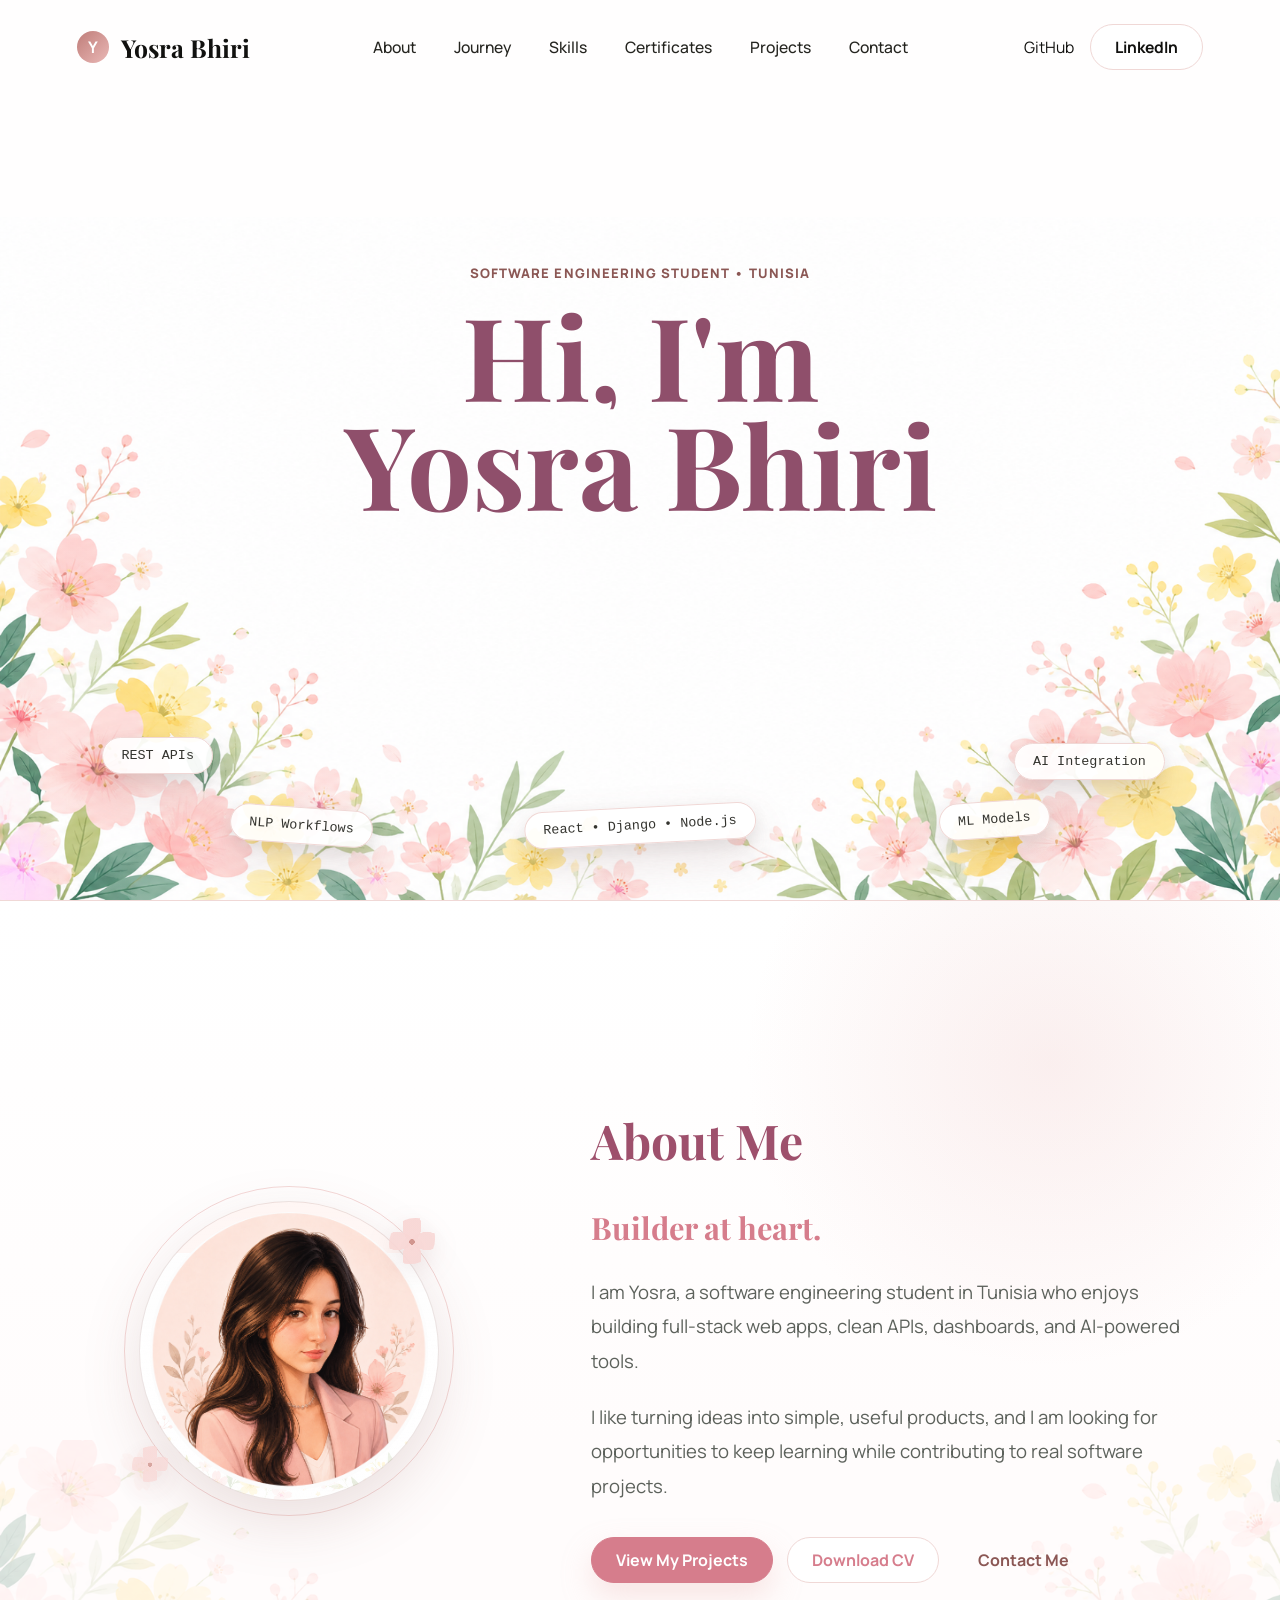
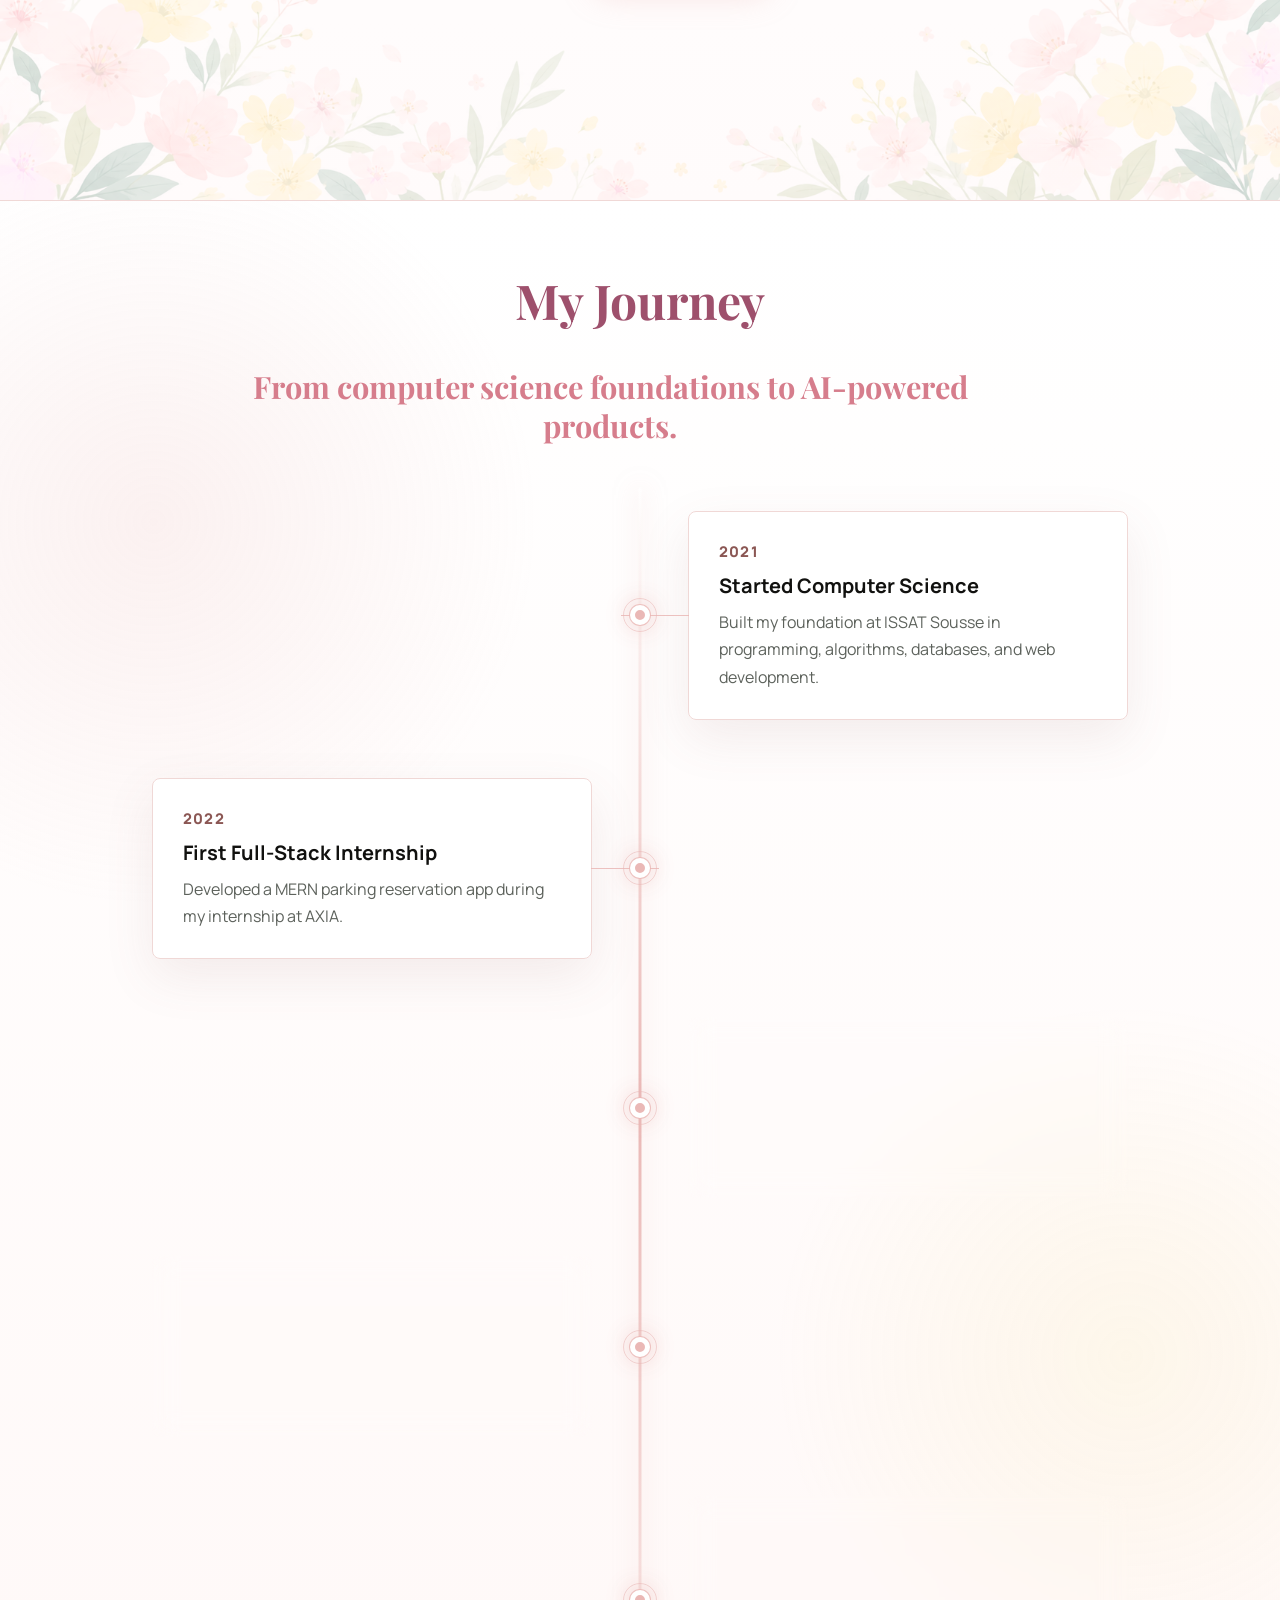
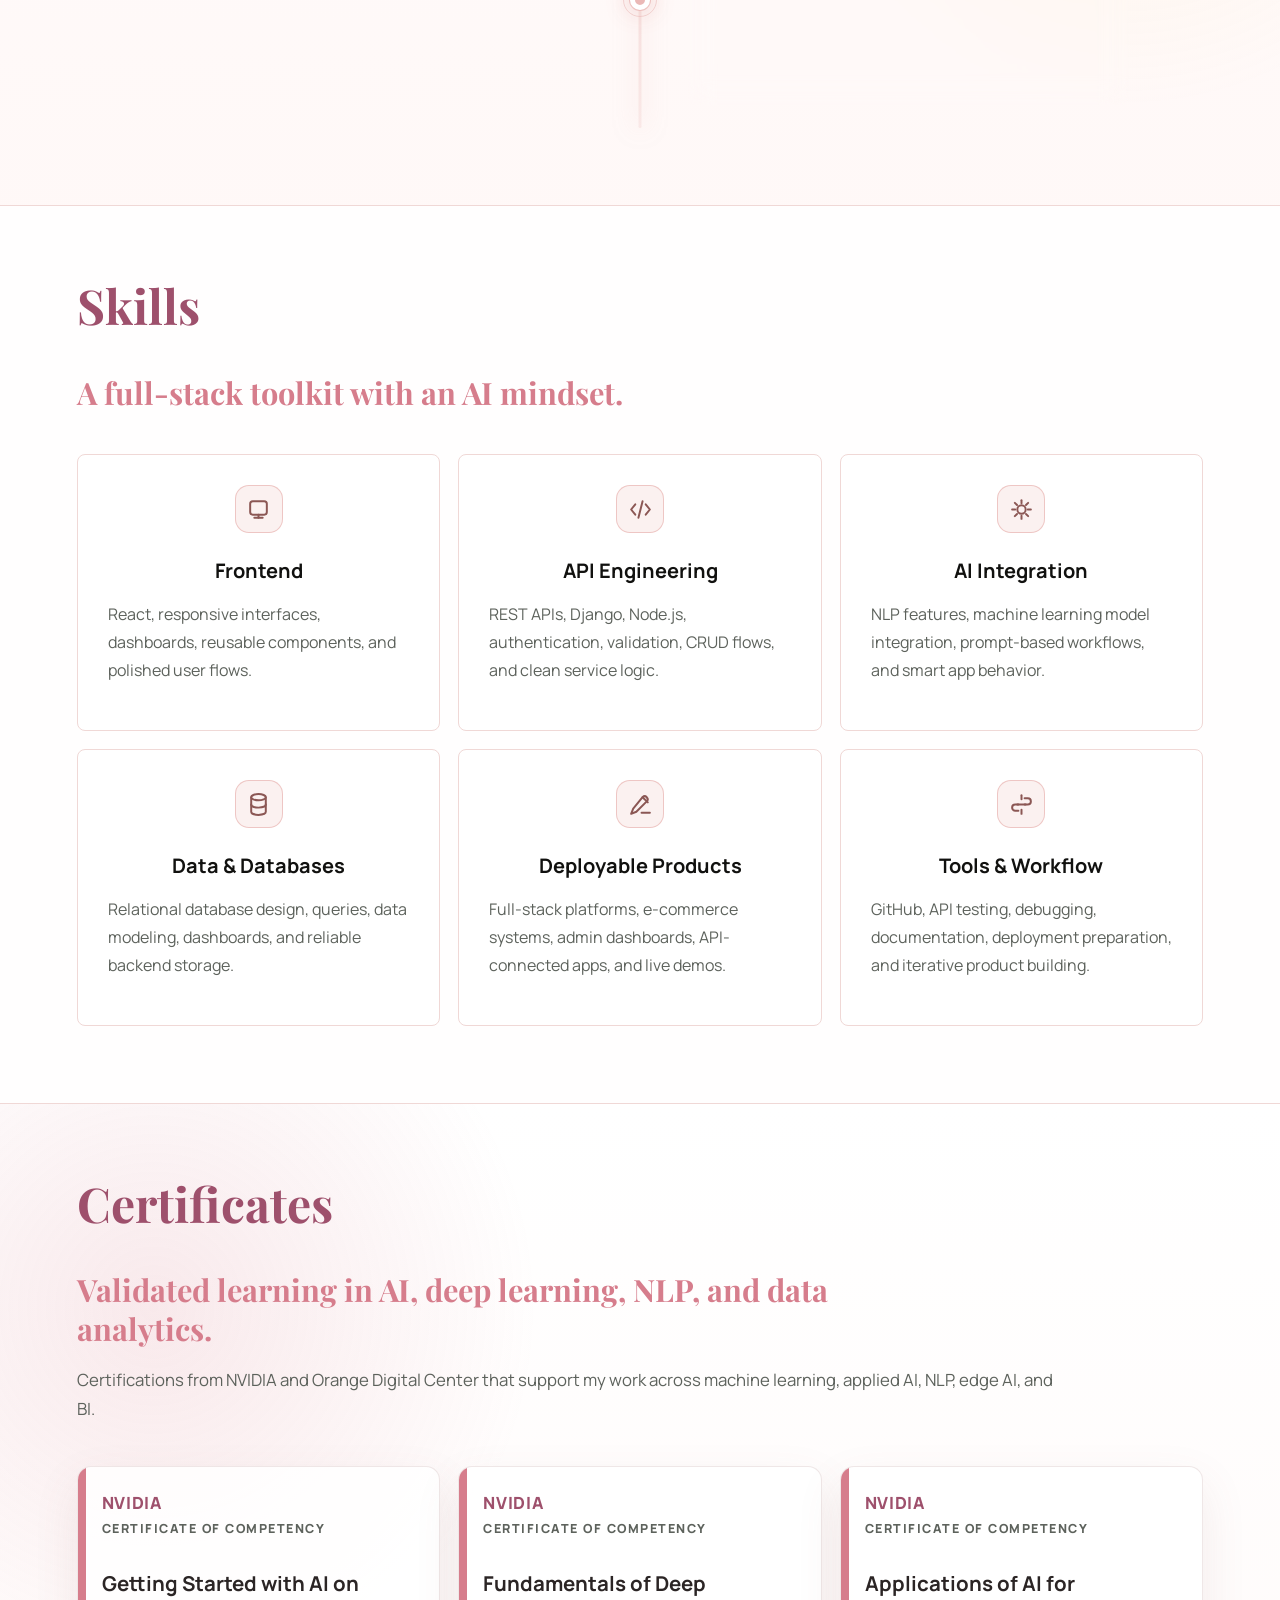
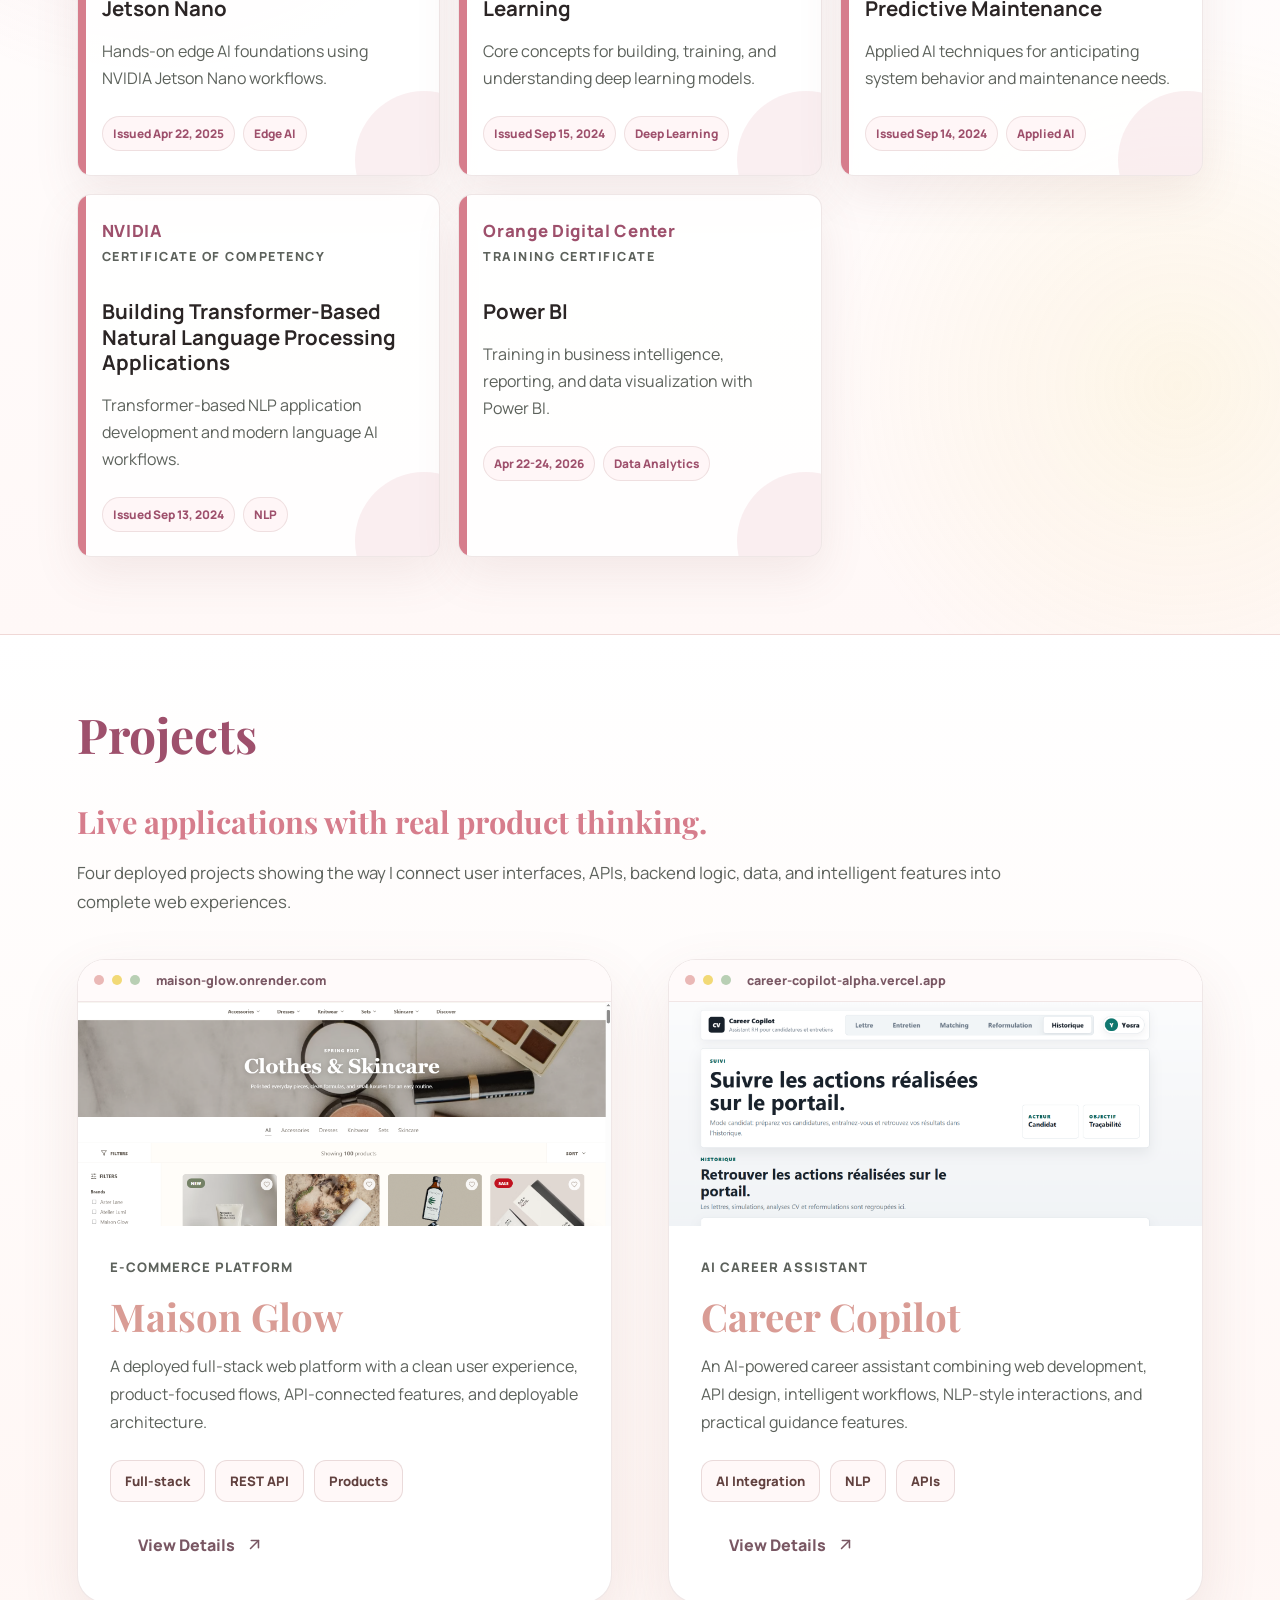
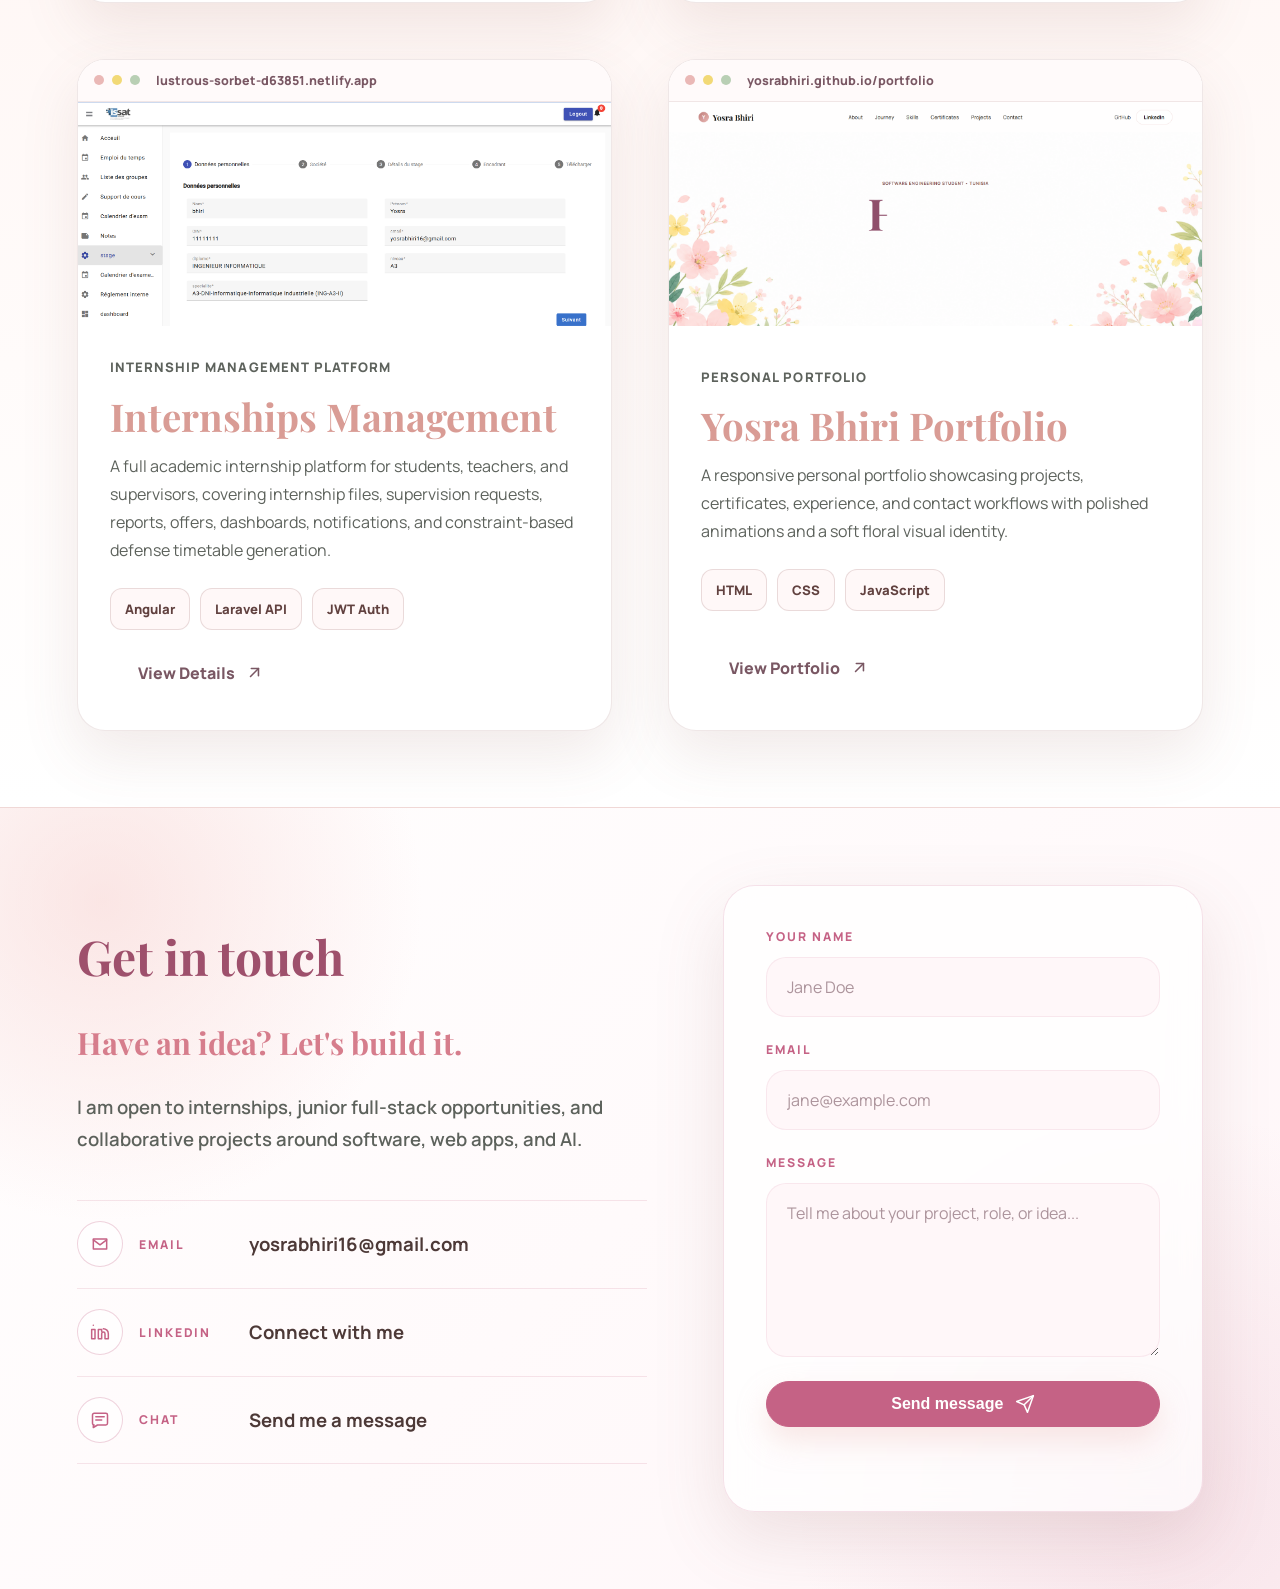
==== commit 1238113a: "Add portfolio project card" ====
--- a/index.html
+++ b/index.html
@@ -290,7 +290,7 @@
           <p class="section-kicker">Projects</p>
           <h2 id="projects-title">Live applications with real product thinking.</h2>
           <p>
-            Three deployed projects showing the way I connect user interfaces,
+            Four deployed projects showing the way I connect user interfaces,
             APIs, backend logic, data, and intelligent features into complete
             web experiences.
           </p>
@@ -413,6 +413,46 @@
             <div class="project-actions">
               <a class="project-link-primary" href="issatso-login.html">
                 View Details
+                <svg viewBox="0 0 24 24" aria-hidden="true"><path d="M7 17 17 7"/><path d="M8 7h9v9"/></svg>
+              </a>
+            </div>
+          </article>
+
+          <article class="project-card">
+            <div class="project-visual project-visual-portfolio">
+              <div class="project-browser-bar" aria-hidden="true">
+                <span></span>
+                <span></span>
+                <span></span>
+                <small>yosrabhiri.github.io/portfolio</small>
+              </div>
+              <img class="project-screenshot" src="assets/portfolio.png" alt="Yosra Bhiri portfolio website screenshot" />
+              <div class="project-quick-actions" aria-label="Portfolio website links">
+                <a href="index.html" aria-label="Open portfolio website">
+                  <svg viewBox="0 0 24 24" aria-hidden="true"><path d="M7 17 17 7"/><path d="M8 7h9v9"/></svg>
+                </a>
+                <a class="github-action" href="https://github.com/yosrabhiri/portfolio" target="_blank" rel="noreferrer" aria-label="Open portfolio GitHub repository">
+                  <svg viewBox="0 0 24 24" aria-hidden="true"><path d="M12 .5A12 12 0 0 0 8.2 23.9c.6.1.8-.3.8-.6v-2.1c-3.3.7-4-1.6-4-1.6-.5-1.4-1.3-1.8-1.3-1.8-1.1-.8.1-.8.1-.8 1.2.1 1.8 1.2 1.8 1.2 1.1 1.8 2.8 1.3 3.5 1 .1-.8.4-1.3.8-1.6-2.7-.3-5.5-1.3-5.5-5.9 0-1.3.5-2.4 1.2-3.2-.1-.3-.5-1.6.1-3.3 0 0 1-.3 3.3 1.2a11.4 11.4 0 0 1 6 0c2.3-1.5 3.3-1.2 3.3-1.2.6 1.7.2 3 .1 3.3.8.8 1.2 1.9 1.2 3.2 0 4.6-2.8 5.6-5.5 5.9.4.4.8 1.1.8 2.2v3.3c0 .3.2.7.8.6A12 12 0 0 0 12 .5Z"/></svg>
+                </a>
+              </div>
+            </div>
+            <div class="project-content">
+              <p class="project-label">Personal Portfolio</p>
+              <h3>Yosra Bhiri Portfolio</h3>
+              <p>
+                A responsive personal portfolio showcasing projects,
+                certificates, experience, and contact workflows with polished
+                animations and a soft floral visual identity.
+              </p>
+              <div class="project-stack" aria-label="Project technologies">
+                <span>HTML</span>
+                <span>CSS</span>
+                <span>JavaScript</span>
+              </div>
+            </div>
+            <div class="project-actions">
+              <a class="project-link-primary" href="index.html">
+                View Portfolio
                 <svg viewBox="0 0 24 24" aria-hidden="true"><path d="M7 17 17 7"/><path d="M8 7h9v9"/></svg>
               </a>
             </div>
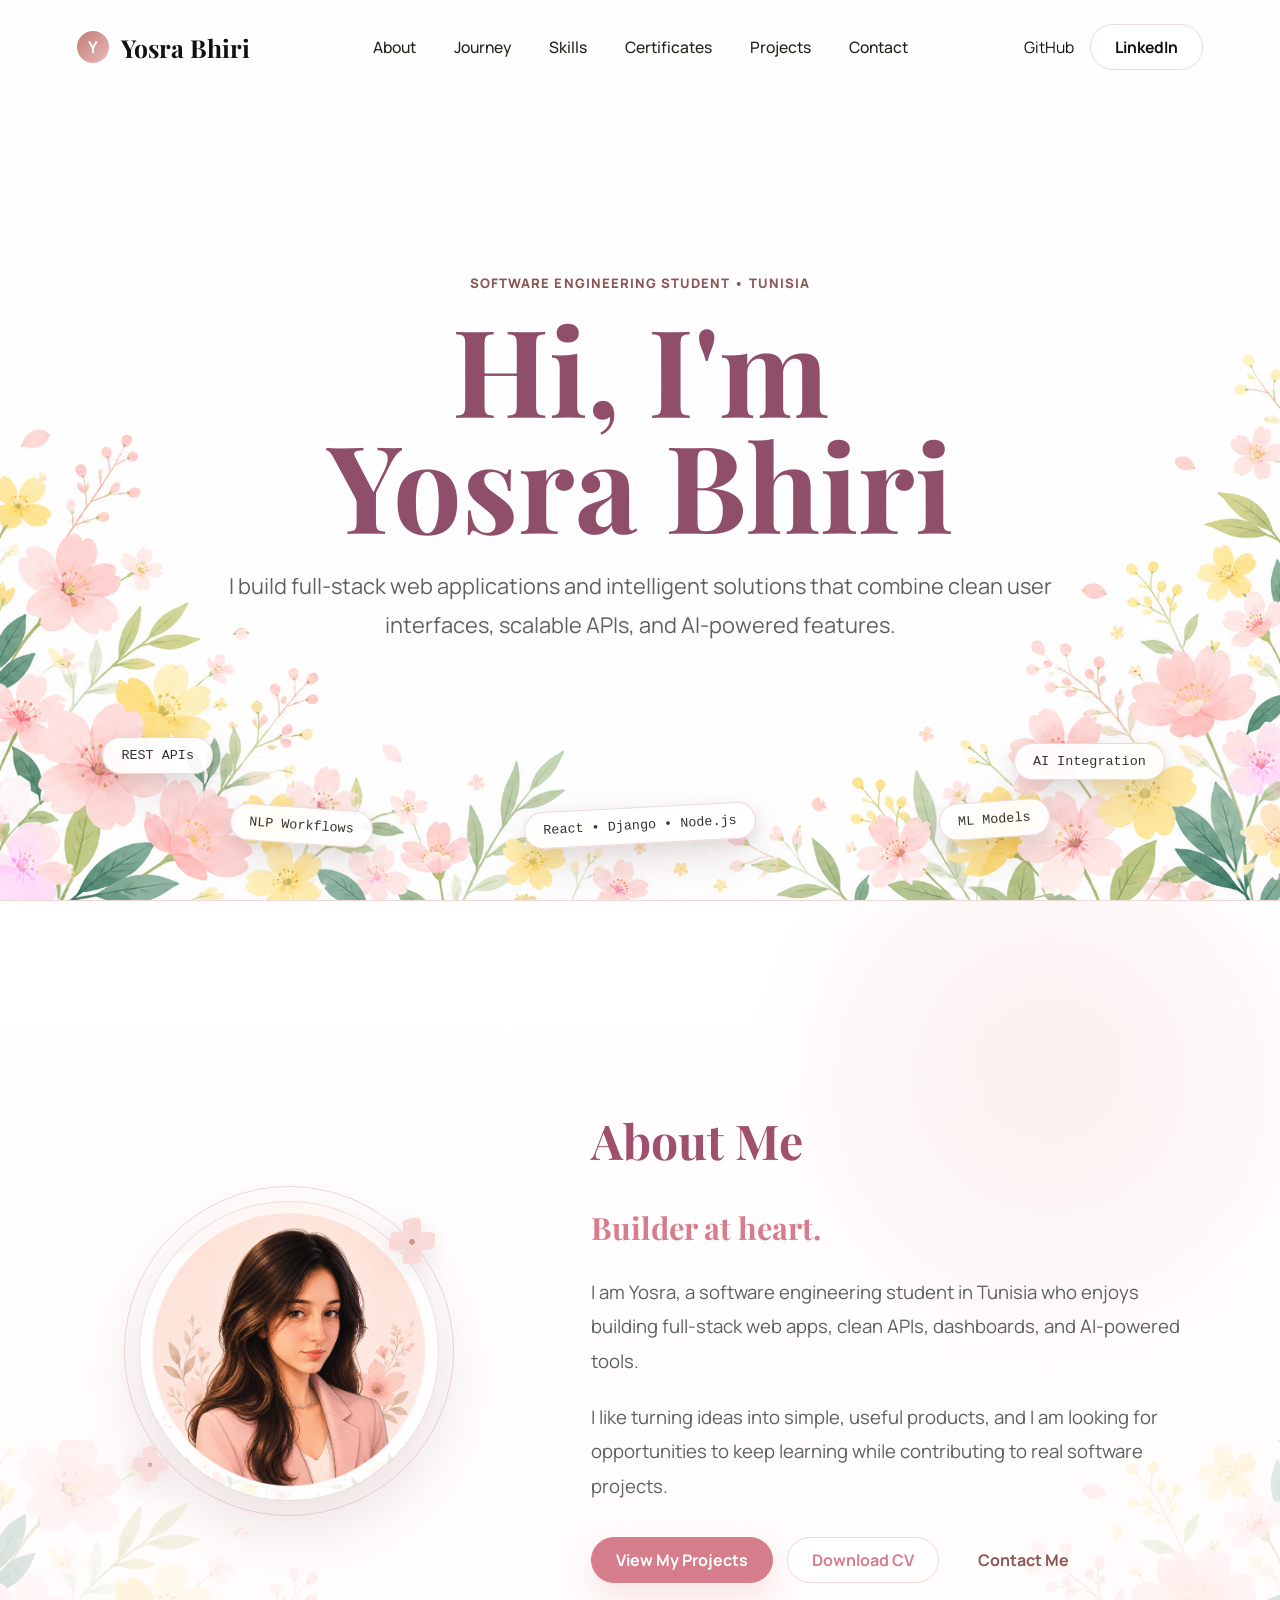
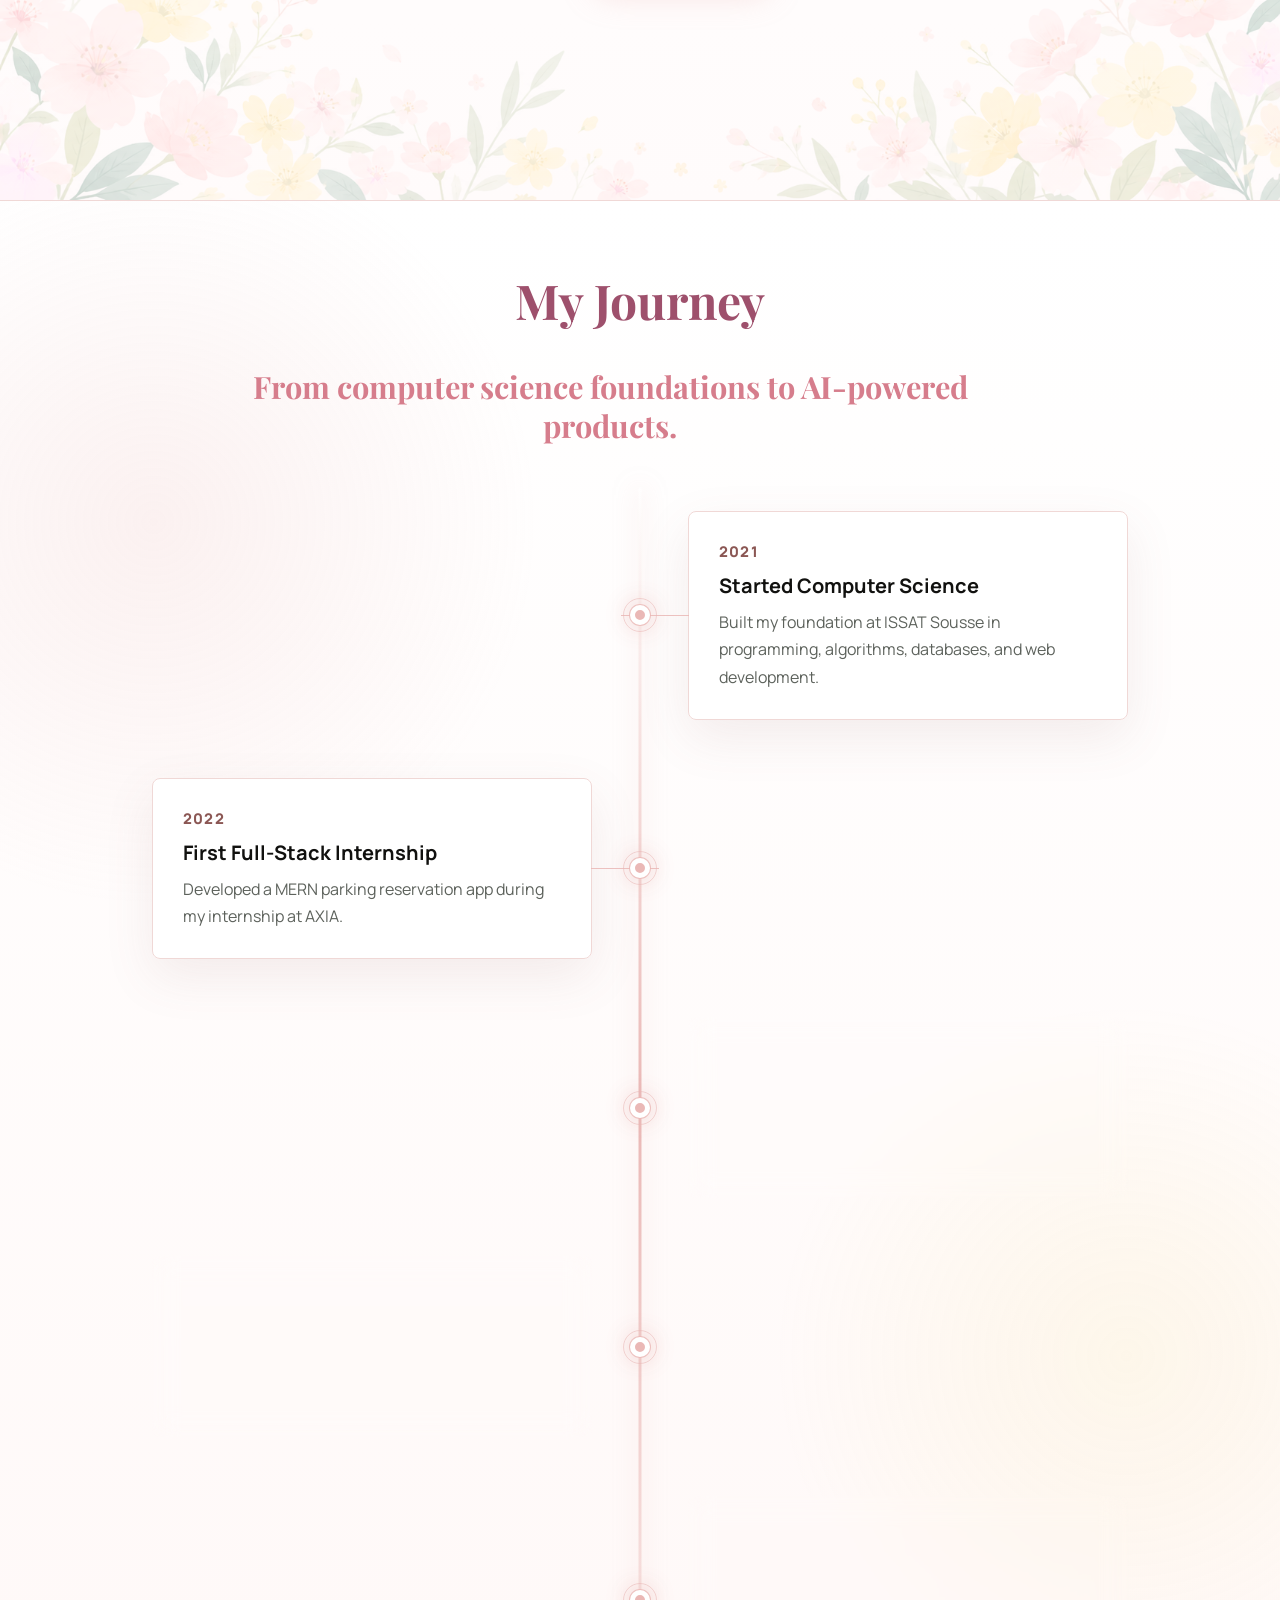
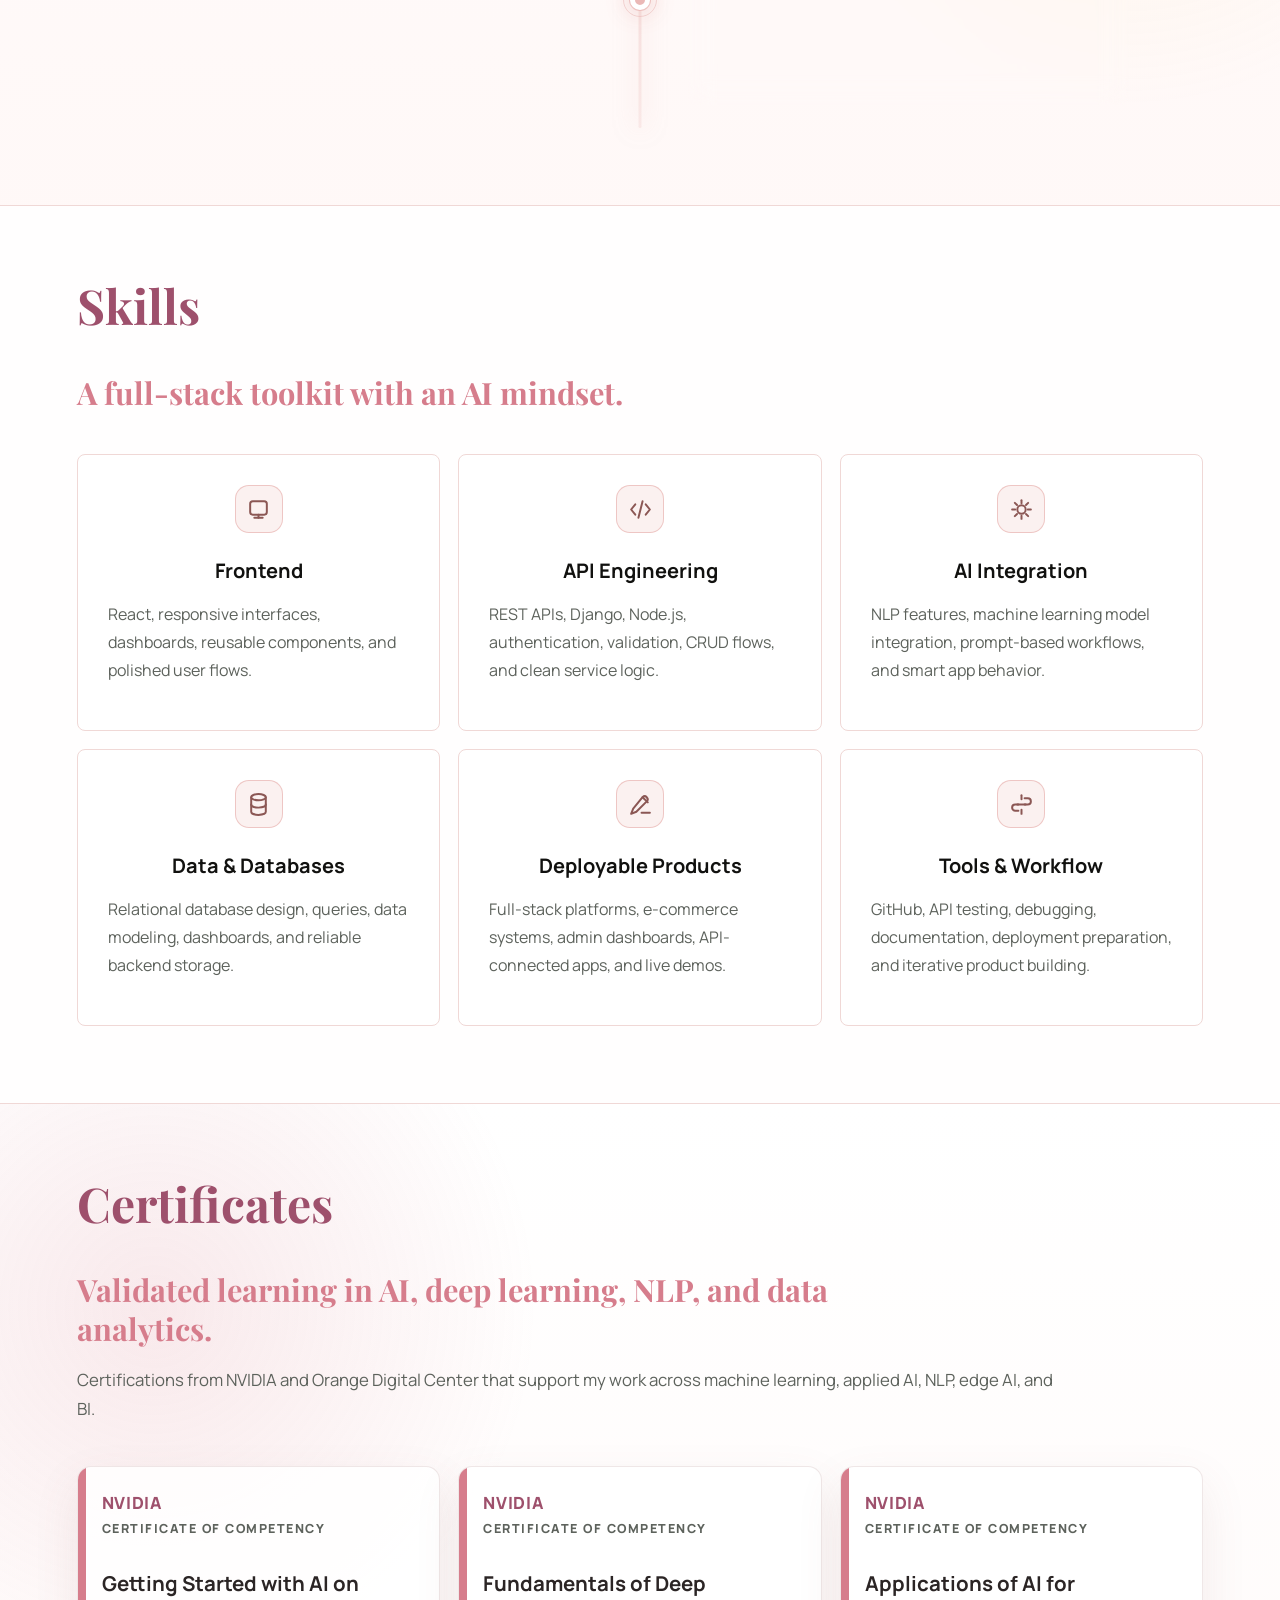
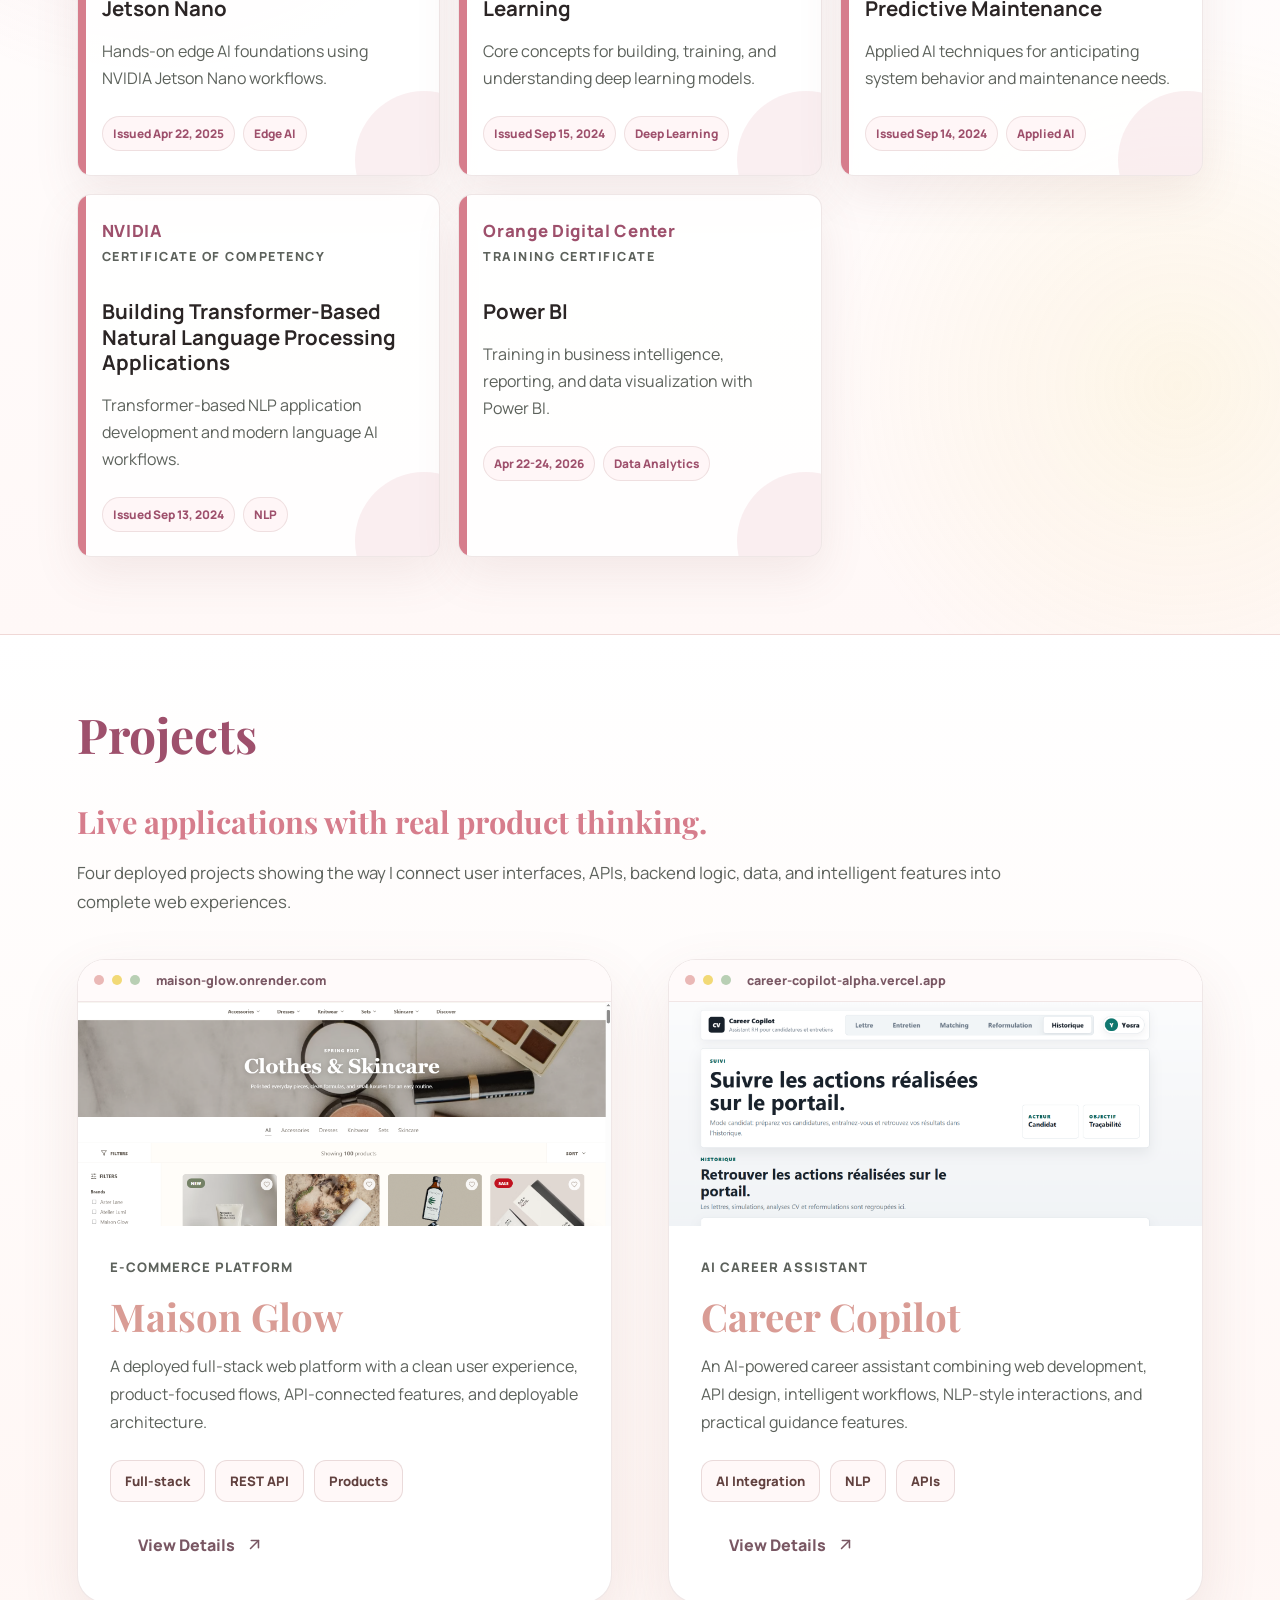
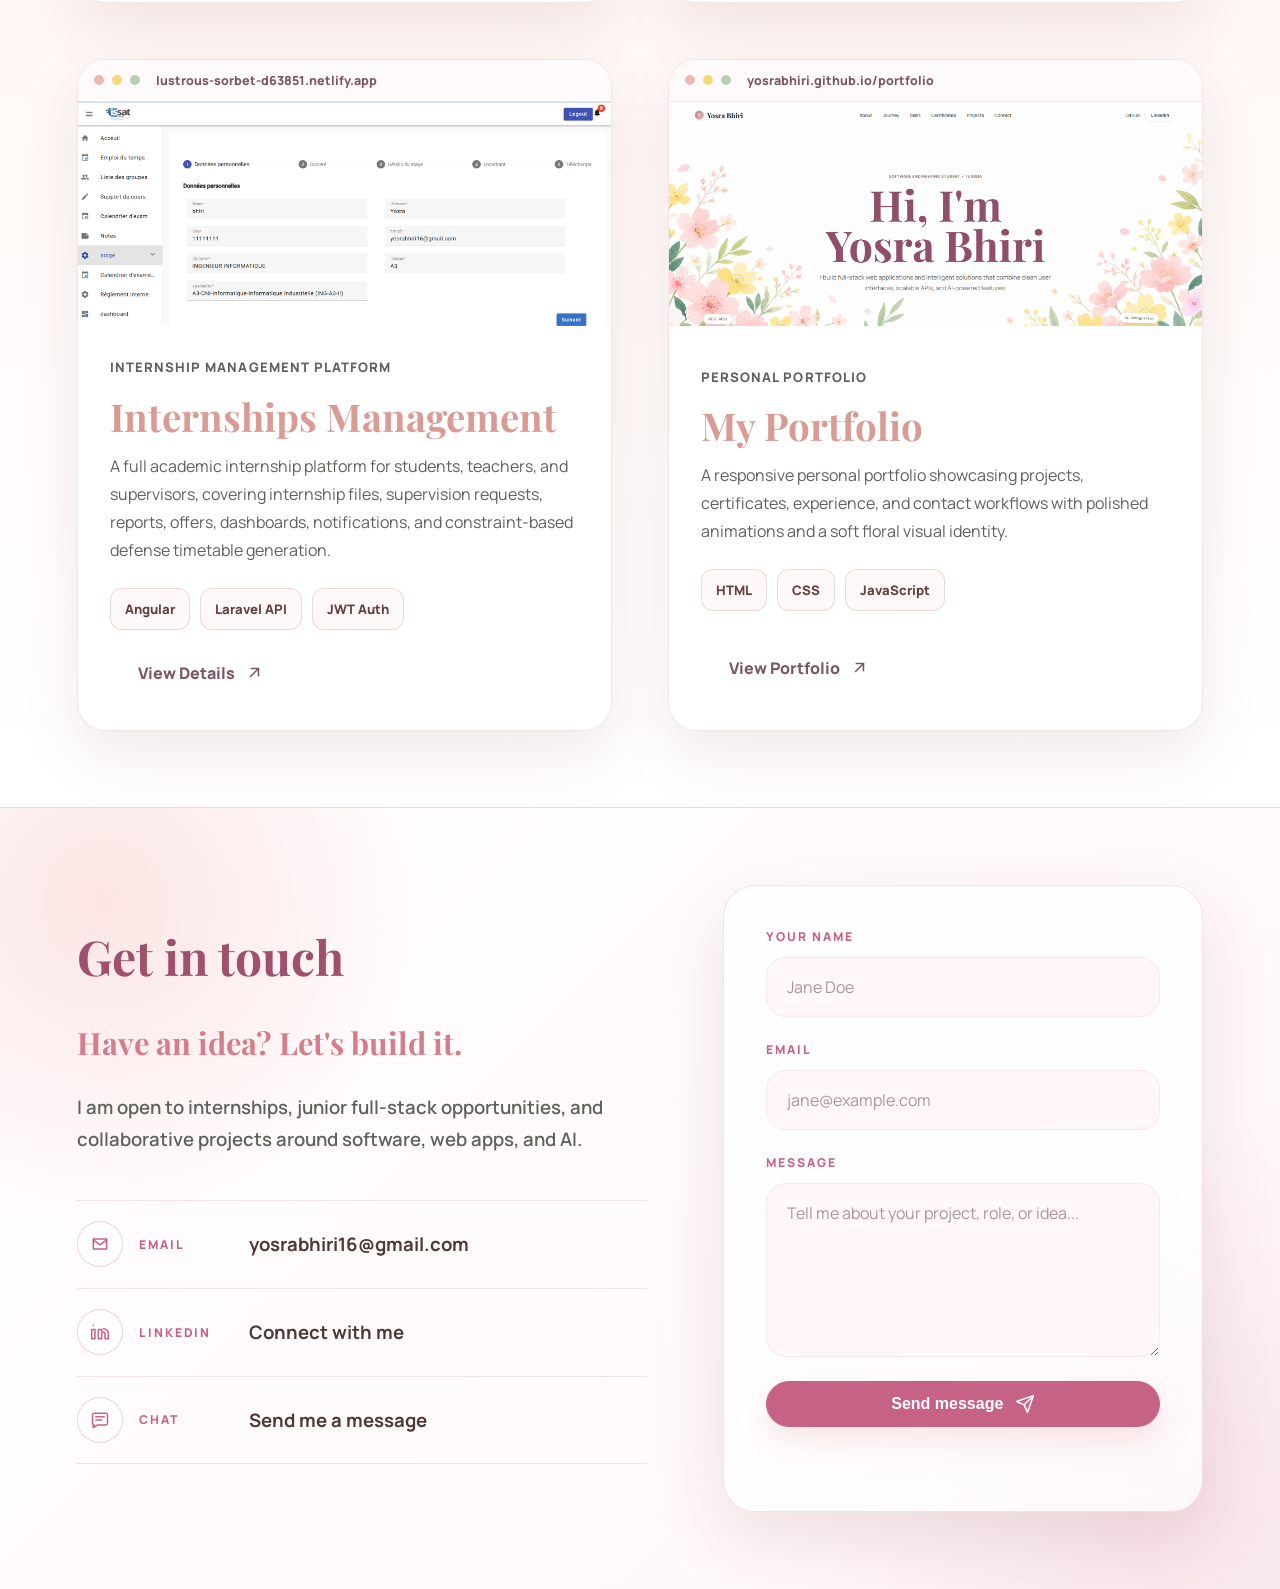
==== commit 5e15c20e: "Update hero layout" ====
--- a/index.html
+++ b/index.html
@@ -43,18 +43,13 @@
       <section class="hero" id="home" aria-labelledby="hero-title">
         <div class="hero-content">
           <p class="eyebrow">Software Engineering Student &bull; Tunisia</p>
-          <h1 id="hero-title" aria-label="Hi, I'm Yosra Bhiri">
-            <span class="hero-type hero-intro" aria-hidden="true">Hi, I'm</span><span class="hero-type hero-fullname" aria-hidden="true"> Yosra Bhiri</span>
+          <h1 id="hero-title">
+            <span>Hi, I'm</span>
+            <span>Yosra Bhiri</span>
           </h1>
-          <p
-            class="hero-lead"
-            aria-label="I build full-stack web applications and intelligent solutions that combine clean user interfaces, scalable APIs, and AI-powered features."
-          >
-            <span
-              class="hero-lead-text"
-              data-type-text="I build full-stack web applications and intelligent solutions that combine clean user interfaces, scalable APIs, and AI-powered features."
-              aria-hidden="true"
-            ></span>
+          <p class="hero-lead">
+            I build full-stack web applications and intelligent solutions that combine clean
+            user interfaces, scalable APIs, and AI-powered features.
           </p>
         </div>
 
@@ -438,7 +433,7 @@
             </div>
             <div class="project-content">
               <p class="project-label">Personal Portfolio</p>
-              <h3>Yosra Bhiri Portfolio</h3>
+              <h3>My Portfolio</h3>
               <p>
                 A responsive personal portfolio showcasing projects,
                 certificates, experience, and contact workflows with polished
--- a/styles.css
+++ b/styles.css
@@ -147,7 +147,7 @@
 }
 
 .hero-content {
-  width: min(850px, 100%);
+  width: min(1020px, 100%);
   text-align: center;
 }
 
@@ -183,44 +183,15 @@
 }
 
 h1 {
-  font-size: clamp(4rem, 9vw, 8.5rem);
-}
-
-.hero-type {
-  --chars: 1;
-  --delay: 0ms;
-  --duration: 1000ms;
-  position: relative;
-  display: inline-block;
+  font-size: clamp(5rem, 9.5vw, 9.5rem);
+}
+
+#hero-title {
   color: #8f4f6b;
-  clip-path: inset(0 100% 0 0);
-  animation: revealType var(--duration) steps(var(--chars), end) var(--delay) forwards;
-  vertical-align: bottom;
-  white-space: nowrap;
-}
-
-.hero-type::after {
-  position: absolute;
-  top: 0.1em;
-  left: 0;
-  bottom: 0.08em;
-  width: 0.055em;
-  background: var(--accent-deep);
-  content: "";
-  opacity: 0;
-  animation: moveCaret var(--duration) steps(var(--chars), end) var(--delay) forwards;
-}
-
-.hero-intro {
-  --chars: 7;
-  --delay: 320ms;
-  --duration: 1200ms;
-}
-
-.hero-fullname {
-  --chars: 12;
-  --delay: 1620ms;
-  --duration: 1900ms;
+}
+
+#hero-title span {
+  display: block;
 }
 
 h2 {
@@ -242,31 +213,12 @@
 }
 
 .hero-lead {
-  width: min(760px, 100%);
-  min-height: calc(1.75em * 3);
-  margin: 28px auto 0;
+  width: min(880px, 100%);
+  margin: 26px auto 0;
   color: var(--muted);
-  font-size: clamp(1rem, 2vw, 1.28rem);
+  font-size: clamp(1.08rem, 1.9vw, 1.36rem);
   line-height: 1.75;
   opacity: 1;
-}
-
-.hero-lead-text::after {
-  display: none;
-  width: 0.08em;
-  height: 1em;
-  margin-left: 0.08em;
-  background: var(--accent-deep);
-  content: "";
-  transform: translateY(0.16em);
-}
-
-.hero-lead.is-typing .hero-lead-text::after {
-  display: inline-block;
-}
-
-.hero-lead.is-done .hero-lead-text::after {
-  display: none;
 }
 
 .floating-tags {
@@ -289,16 +241,14 @@
   box-shadow: 0 18px 42px rgba(139, 87, 84, 0.16), 0 6px 16px rgba(0, 0, 0, 0.08);
   font-family: ui-monospace, SFMono-Regular, Consolas, monospace;
   font-size: 0.84rem;
-  opacity: 0;
+  opacity: 1;
   animation: tagReveal 520ms ease forwards, tagFloat 5200ms ease-in-out infinite;
   animation-delay: var(--tag-reveal-delay, 0ms), var(--tag-float-delay, 0ms);
-  animation-play-state: paused, running;
   transform: translate(0, 0) rotate(var(--tag-rotate));
 }
 
 .tag.is-visible {
   opacity: 1;
-  animation-play-state: running, running;
 }
 
 .tag-left {
@@ -326,7 +276,6 @@
   --tag-reveal-delay: 160ms;
   animation: tagReveal 520ms ease forwards, tagFloatCenter 5200ms ease-in-out infinite;
   animation-delay: var(--tag-reveal-delay), var(--tag-float-delay, 0ms);
-  animation-play-state: paused, running;
   transform: translateX(-50%) rotate(var(--tag-rotate));
 }
 
@@ -640,29 +589,6 @@
   }
 }
 
-@keyframes revealType {
-  to {
-    clip-path: inset(0 0 0 0);
-  }
-}
-
-@keyframes moveCaret {
-  0%,
-  98% {
-    left: 0;
-    opacity: 1;
-  }
-
-  98% {
-    left: 100%;
-  }
-
-  to {
-    left: 100%;
-    opacity: 0;
-  }
-}
-
 .journey-section {
   position: relative;
   overflow: hidden;
@@ -2068,7 +1994,6 @@
   .about-portrait::before,
   .about-portrait,
   .hero-lead,
-  .hero-type,
   .tag,
   .tech-chip,
   .certificate-card,
@@ -2078,15 +2003,4 @@
     transition: none;
   }
 
-  .hero-type::after {
-    display: none;
-  }
-
-  .hero-intro {
-    clip-path: inset(0 0 0 0);
-  }
-
-  .hero-fullname {
-    clip-path: inset(0 0 0 0);
-  }
-}
+}
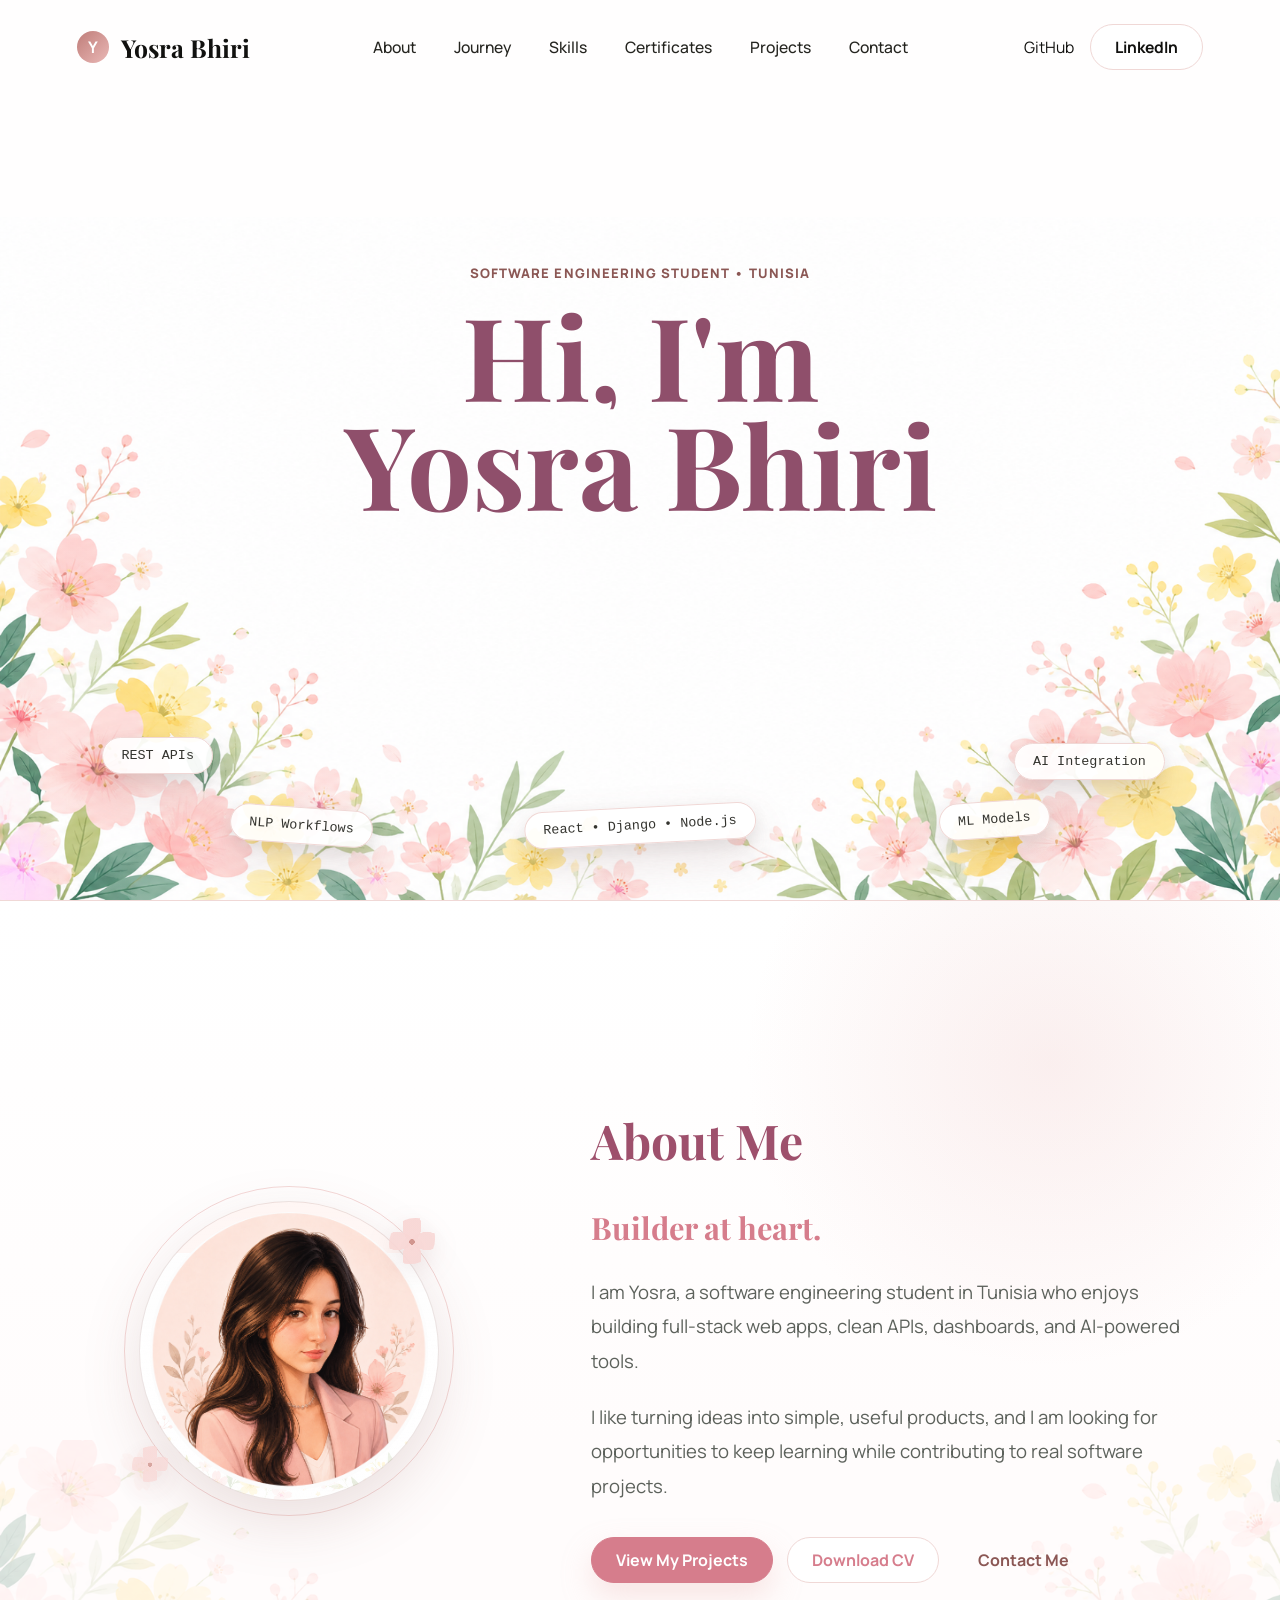
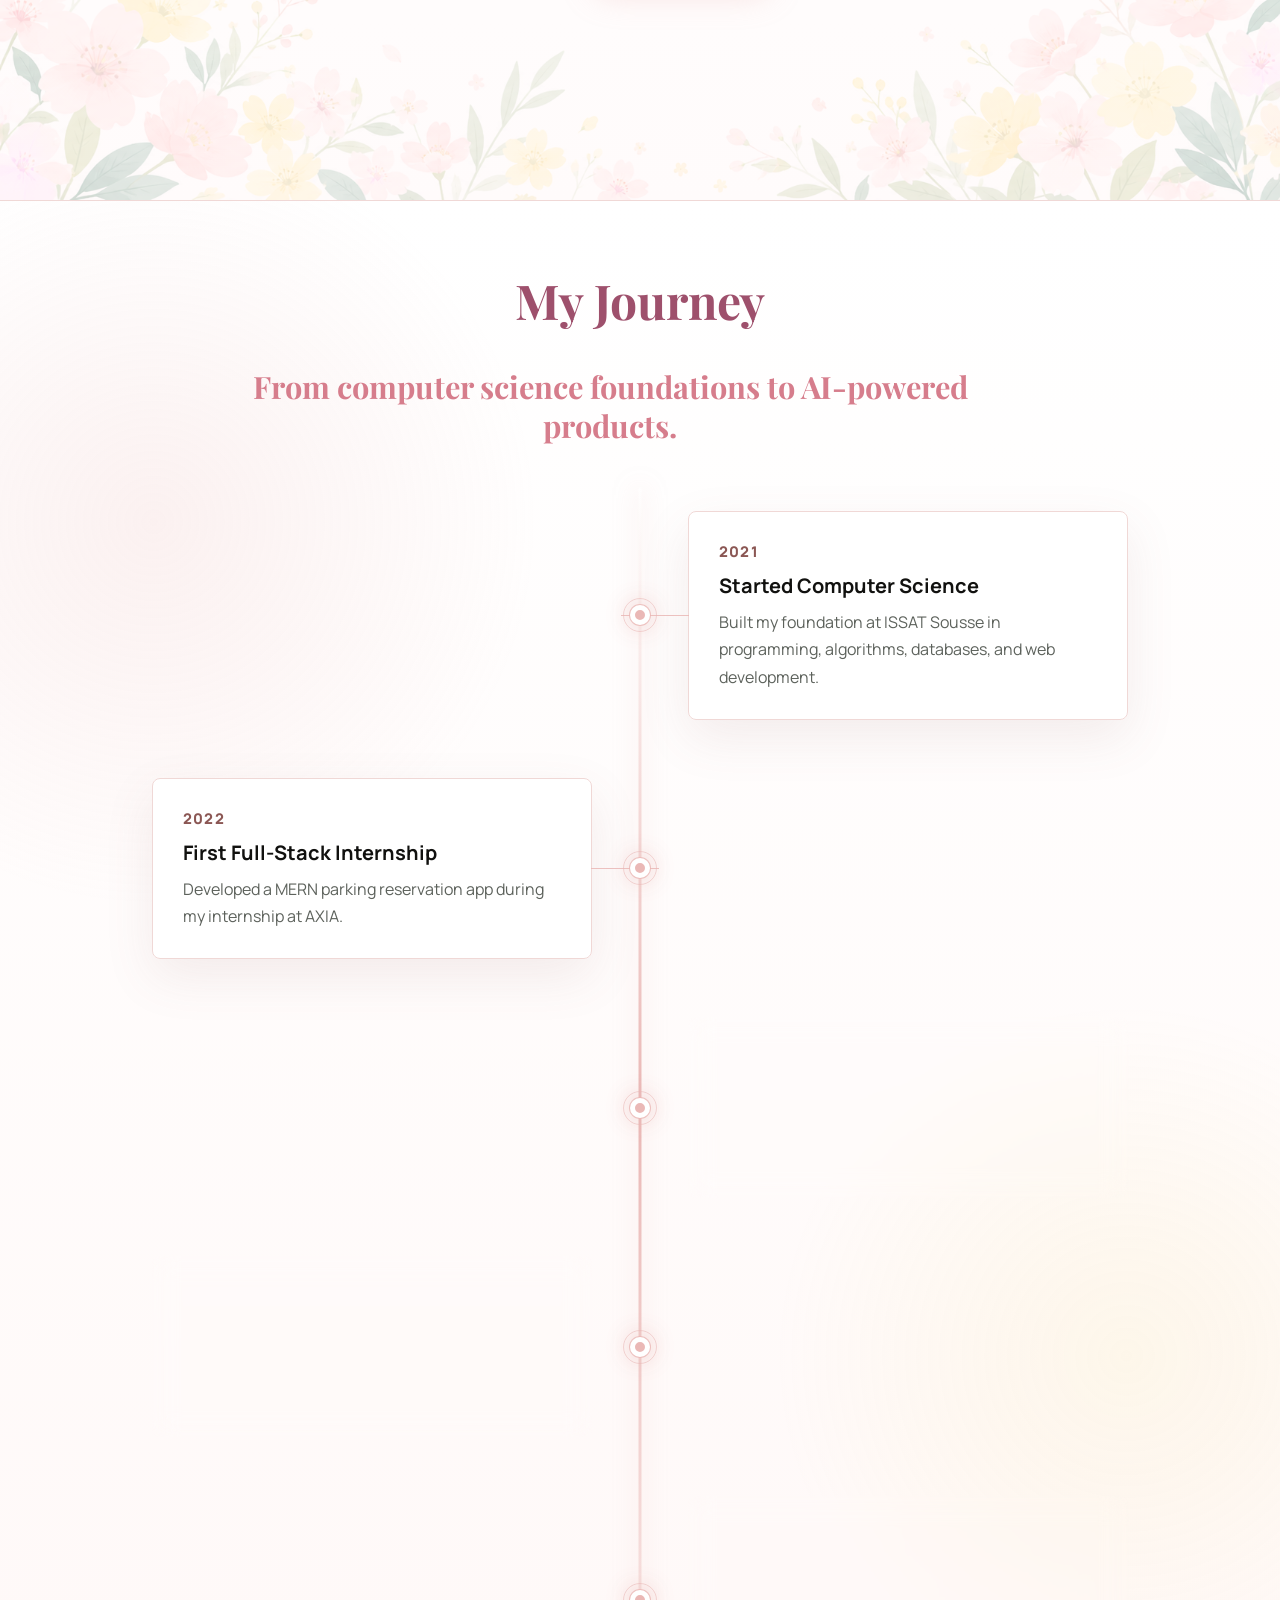
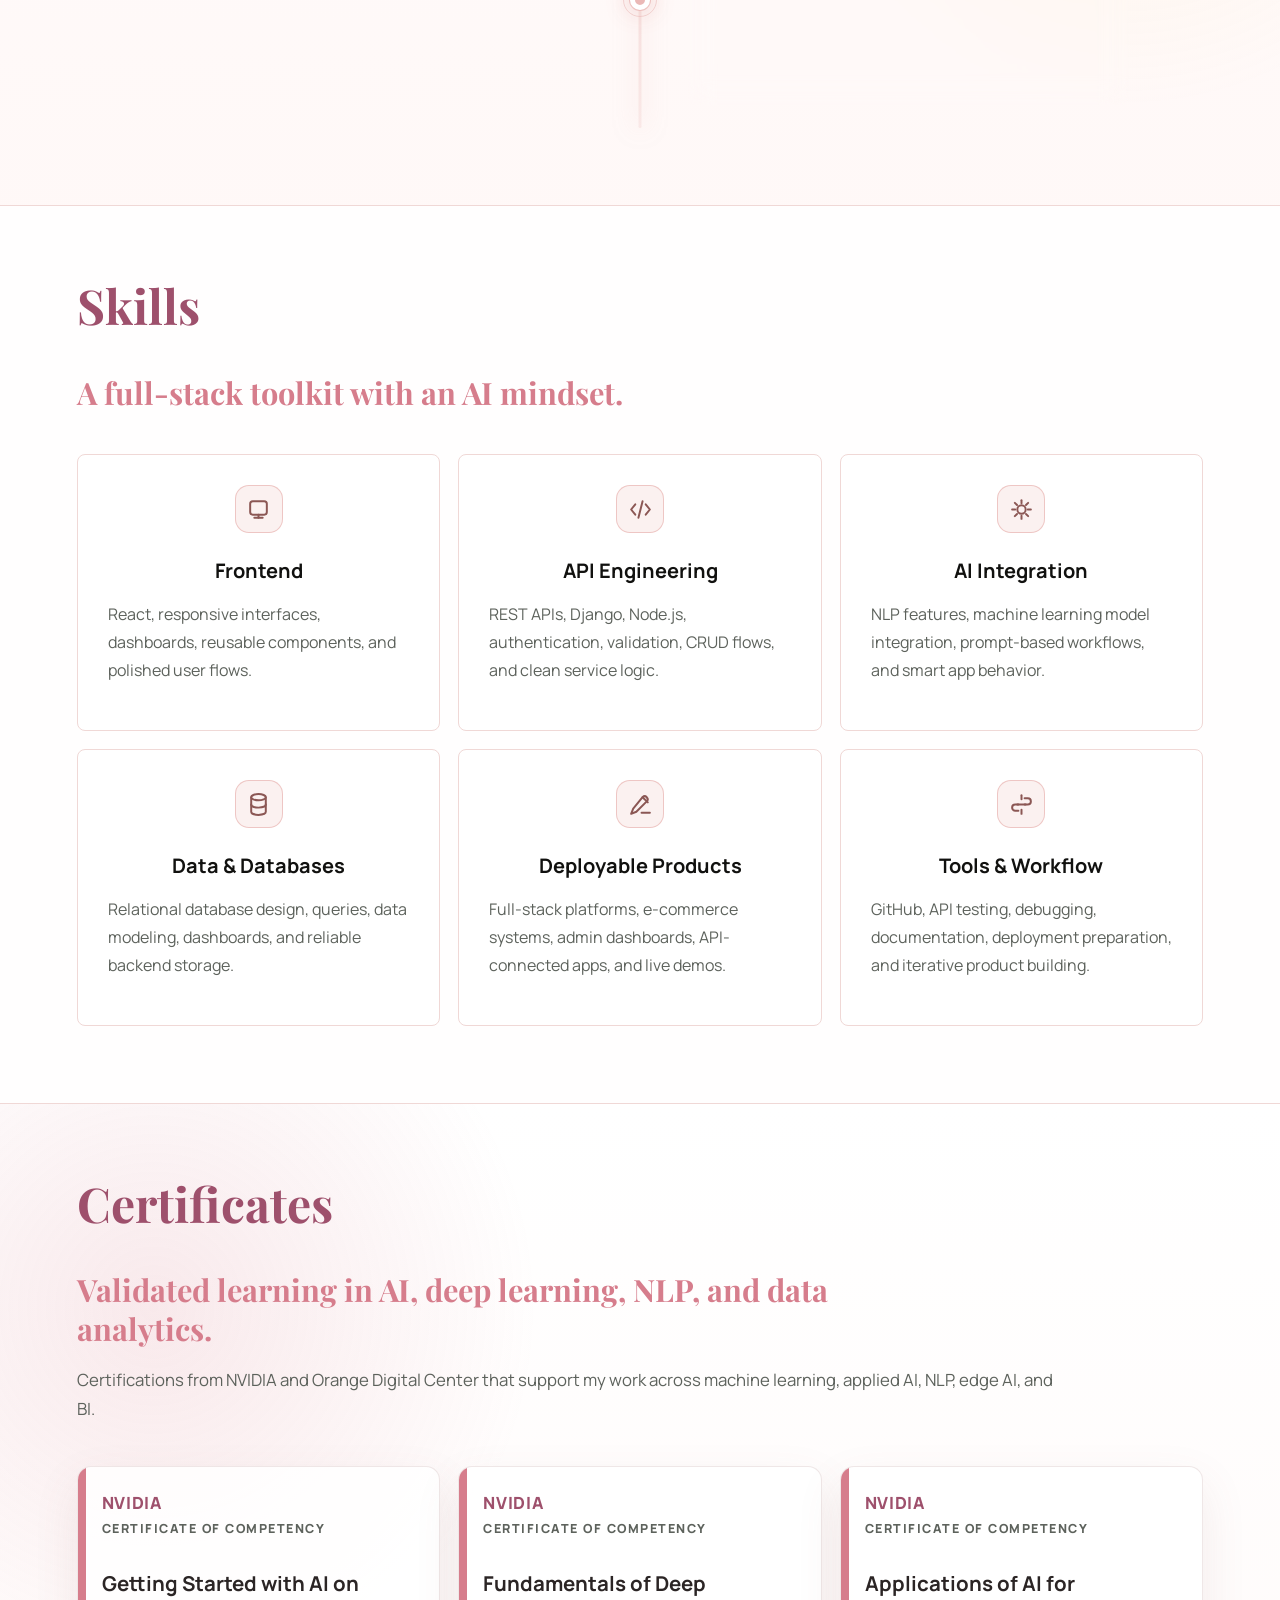
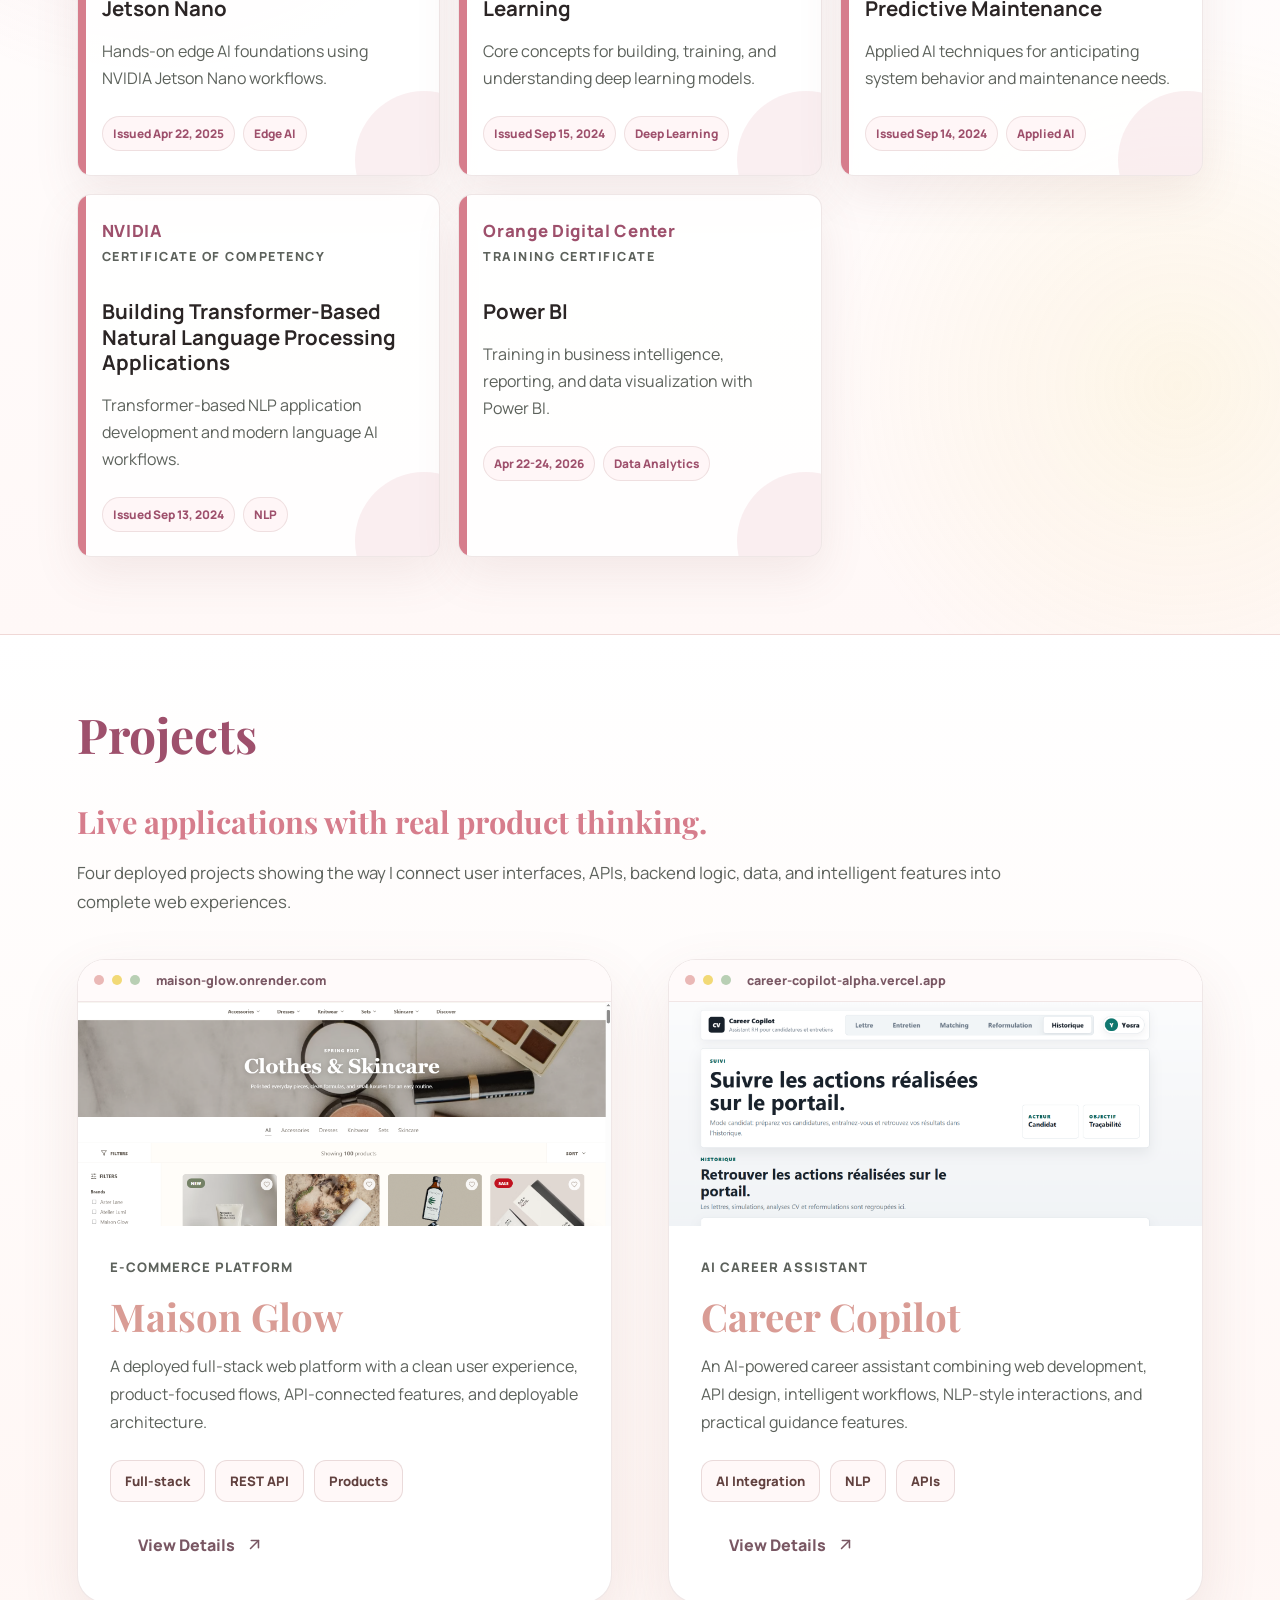
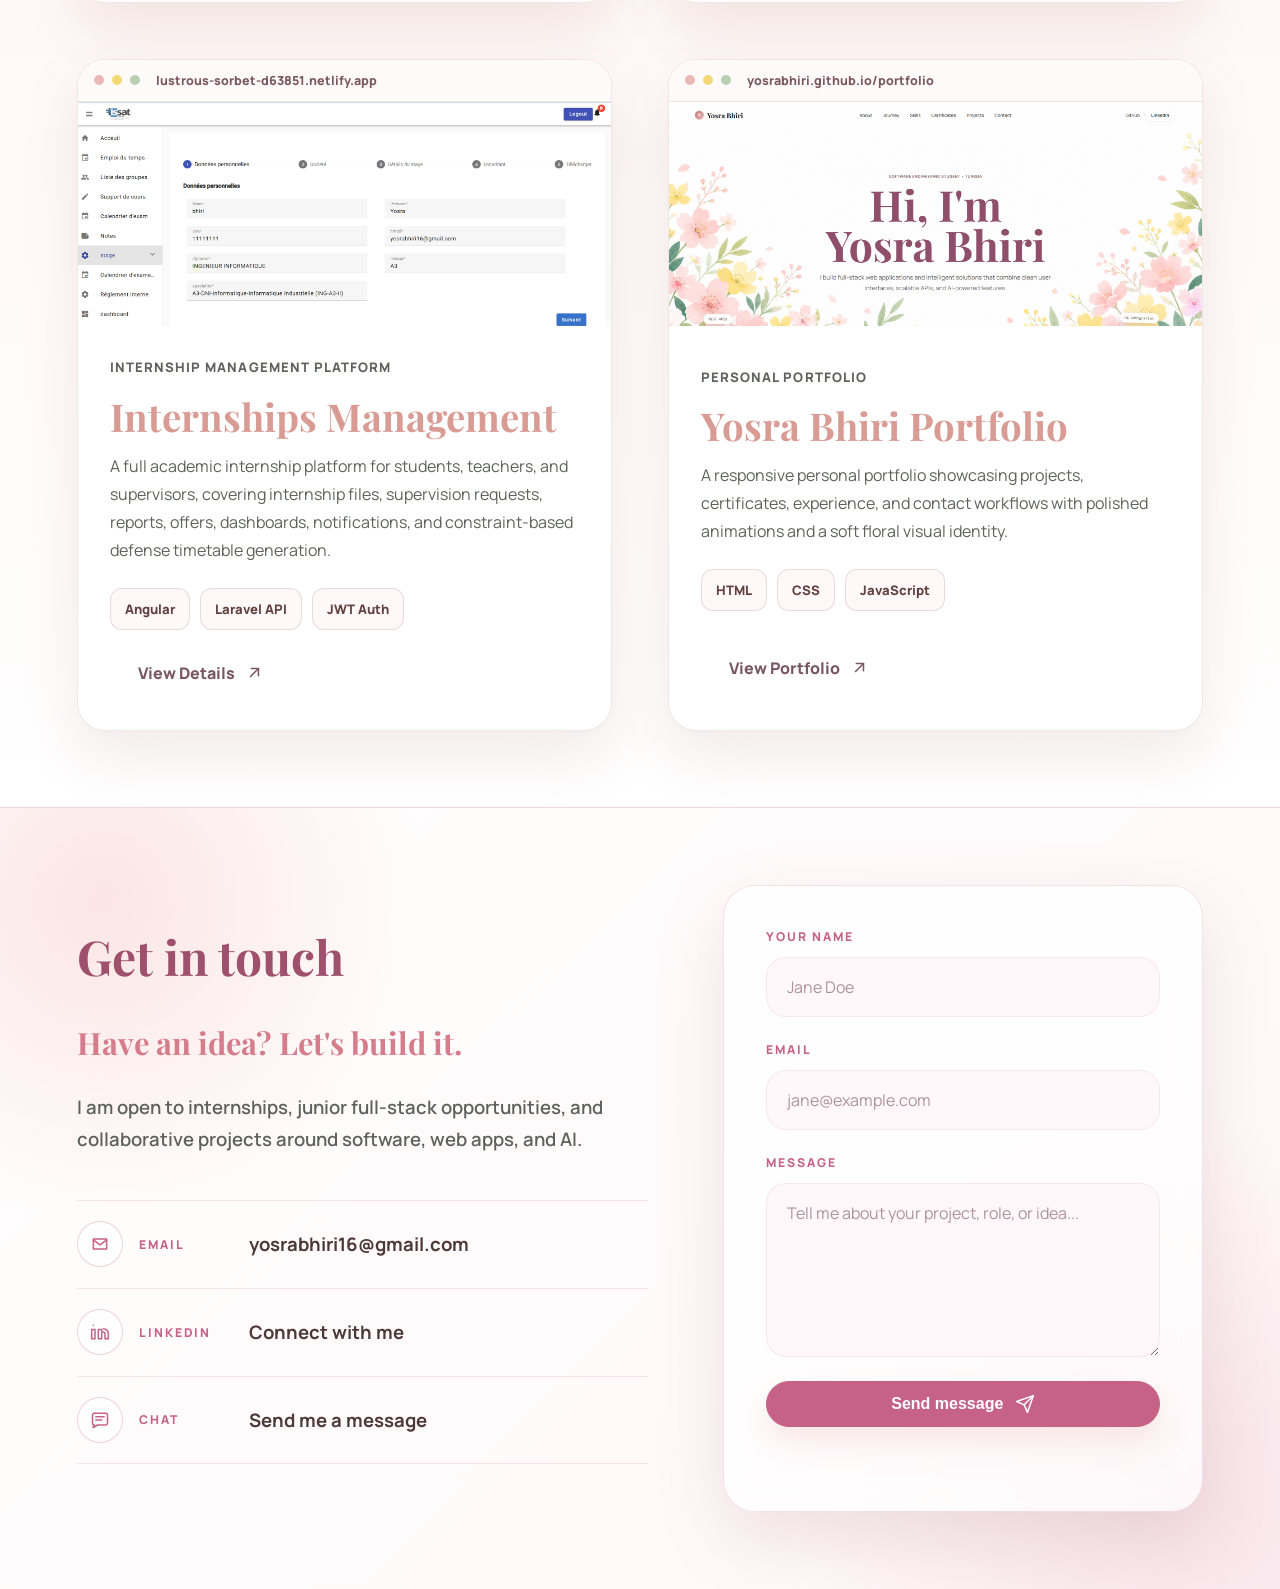
==== commit 0690b7a3: "Restore hero typing animation" ====
--- a/index.html
+++ b/index.html
@@ -43,13 +43,18 @@
       <section class="hero" id="home" aria-labelledby="hero-title">
         <div class="hero-content">
           <p class="eyebrow">Software Engineering Student &bull; Tunisia</p>
-          <h1 id="hero-title">
-            <span>Hi, I'm</span>
-            <span>Yosra Bhiri</span>
+          <h1 id="hero-title" aria-label="Hi, I'm Yosra Bhiri">
+            <span class="hero-type hero-intro" aria-hidden="true">Hi, I'm</span><span class="hero-type hero-fullname" aria-hidden="true"> Yosra Bhiri</span>
           </h1>
-          <p class="hero-lead">
-            I build full-stack web applications and intelligent solutions that combine clean
-            user interfaces, scalable APIs, and AI-powered features.
+          <p
+            class="hero-lead"
+            aria-label="I build full-stack web applications and intelligent solutions that combine clean user interfaces, scalable APIs, and AI-powered features."
+          >
+            <span
+              class="hero-lead-text"
+              data-type-text="I build full-stack web applications and intelligent solutions that combine clean user interfaces, scalable APIs, and AI-powered features."
+              aria-hidden="true"
+            ></span>
           </p>
         </div>
 
@@ -433,7 +438,7 @@
             </div>
             <div class="project-content">
               <p class="project-label">Personal Portfolio</p>
-              <h3>My Portfolio</h3>
+              <h3>Yosra Bhiri Portfolio</h3>
               <p>
                 A responsive personal portfolio showcasing projects,
                 certificates, experience, and contact workflows with polished
--- a/styles.css
+++ b/styles.css
@@ -147,7 +147,7 @@
 }
 
 .hero-content {
-  width: min(1020px, 100%);
+  width: min(850px, 100%);
   text-align: center;
 }
 
@@ -183,15 +183,44 @@
 }
 
 h1 {
-  font-size: clamp(5rem, 9.5vw, 9.5rem);
-}
-
-#hero-title {
+  font-size: clamp(4rem, 9vw, 8.5rem);
+}
+
+.hero-type {
+  --chars: 1;
+  --delay: 0ms;
+  --duration: 1000ms;
+  position: relative;
+  display: inline-block;
   color: #8f4f6b;
-}
-
-#hero-title span {
-  display: block;
+  clip-path: inset(0 100% 0 0);
+  animation: revealType var(--duration) steps(var(--chars), end) var(--delay) forwards;
+  vertical-align: bottom;
+  white-space: nowrap;
+}
+
+.hero-type::after {
+  position: absolute;
+  top: 0.1em;
+  left: 0;
+  bottom: 0.08em;
+  width: 0.055em;
+  background: var(--accent-deep);
+  content: "";
+  opacity: 0;
+  animation: moveCaret var(--duration) steps(var(--chars), end) var(--delay) forwards;
+}
+
+.hero-intro {
+  --chars: 7;
+  --delay: 320ms;
+  --duration: 1200ms;
+}
+
+.hero-fullname {
+  --chars: 12;
+  --delay: 1620ms;
+  --duration: 1900ms;
 }
 
 h2 {
@@ -213,12 +242,31 @@
 }
 
 .hero-lead {
-  width: min(880px, 100%);
-  margin: 26px auto 0;
+  width: min(760px, 100%);
+  min-height: calc(1.75em * 3);
+  margin: 28px auto 0;
   color: var(--muted);
-  font-size: clamp(1.08rem, 1.9vw, 1.36rem);
+  font-size: clamp(1rem, 2vw, 1.28rem);
   line-height: 1.75;
   opacity: 1;
+}
+
+.hero-lead-text::after {
+  display: none;
+  width: 0.08em;
+  height: 1em;
+  margin-left: 0.08em;
+  background: var(--accent-deep);
+  content: "";
+  transform: translateY(0.16em);
+}
+
+.hero-lead.is-typing .hero-lead-text::after {
+  display: inline-block;
+}
+
+.hero-lead.is-done .hero-lead-text::after {
+  display: none;
 }
 
 .floating-tags {
@@ -241,14 +289,16 @@
   box-shadow: 0 18px 42px rgba(139, 87, 84, 0.16), 0 6px 16px rgba(0, 0, 0, 0.08);
   font-family: ui-monospace, SFMono-Regular, Consolas, monospace;
   font-size: 0.84rem;
-  opacity: 1;
+  opacity: 0;
   animation: tagReveal 520ms ease forwards, tagFloat 5200ms ease-in-out infinite;
   animation-delay: var(--tag-reveal-delay, 0ms), var(--tag-float-delay, 0ms);
+  animation-play-state: paused, running;
   transform: translate(0, 0) rotate(var(--tag-rotate));
 }
 
 .tag.is-visible {
   opacity: 1;
+  animation-play-state: running, running;
 }
 
 .tag-left {
@@ -276,6 +326,7 @@
   --tag-reveal-delay: 160ms;
   animation: tagReveal 520ms ease forwards, tagFloatCenter 5200ms ease-in-out infinite;
   animation-delay: var(--tag-reveal-delay), var(--tag-float-delay, 0ms);
+  animation-play-state: paused, running;
   transform: translateX(-50%) rotate(var(--tag-rotate));
 }
 
@@ -589,6 +640,29 @@
   }
 }
 
+@keyframes revealType {
+  to {
+    clip-path: inset(0 0 0 0);
+  }
+}
+
+@keyframes moveCaret {
+  0%,
+  98% {
+    left: 0;
+    opacity: 1;
+  }
+
+  98% {
+    left: 100%;
+  }
+
+  to {
+    left: 100%;
+    opacity: 0;
+  }
+}
+
 .journey-section {
   position: relative;
   overflow: hidden;
@@ -1994,6 +2068,7 @@
   .about-portrait::before,
   .about-portrait,
   .hero-lead,
+  .hero-type,
   .tag,
   .tech-chip,
   .certificate-card,
@@ -2003,4 +2078,15 @@
     transition: none;
   }
 
-}
+  .hero-type::after {
+    display: none;
+  }
+
+  .hero-intro {
+    clip-path: inset(0 0 0 0);
+  }
+
+  .hero-fullname {
+    clip-path: inset(0 0 0 0);
+  }
+}
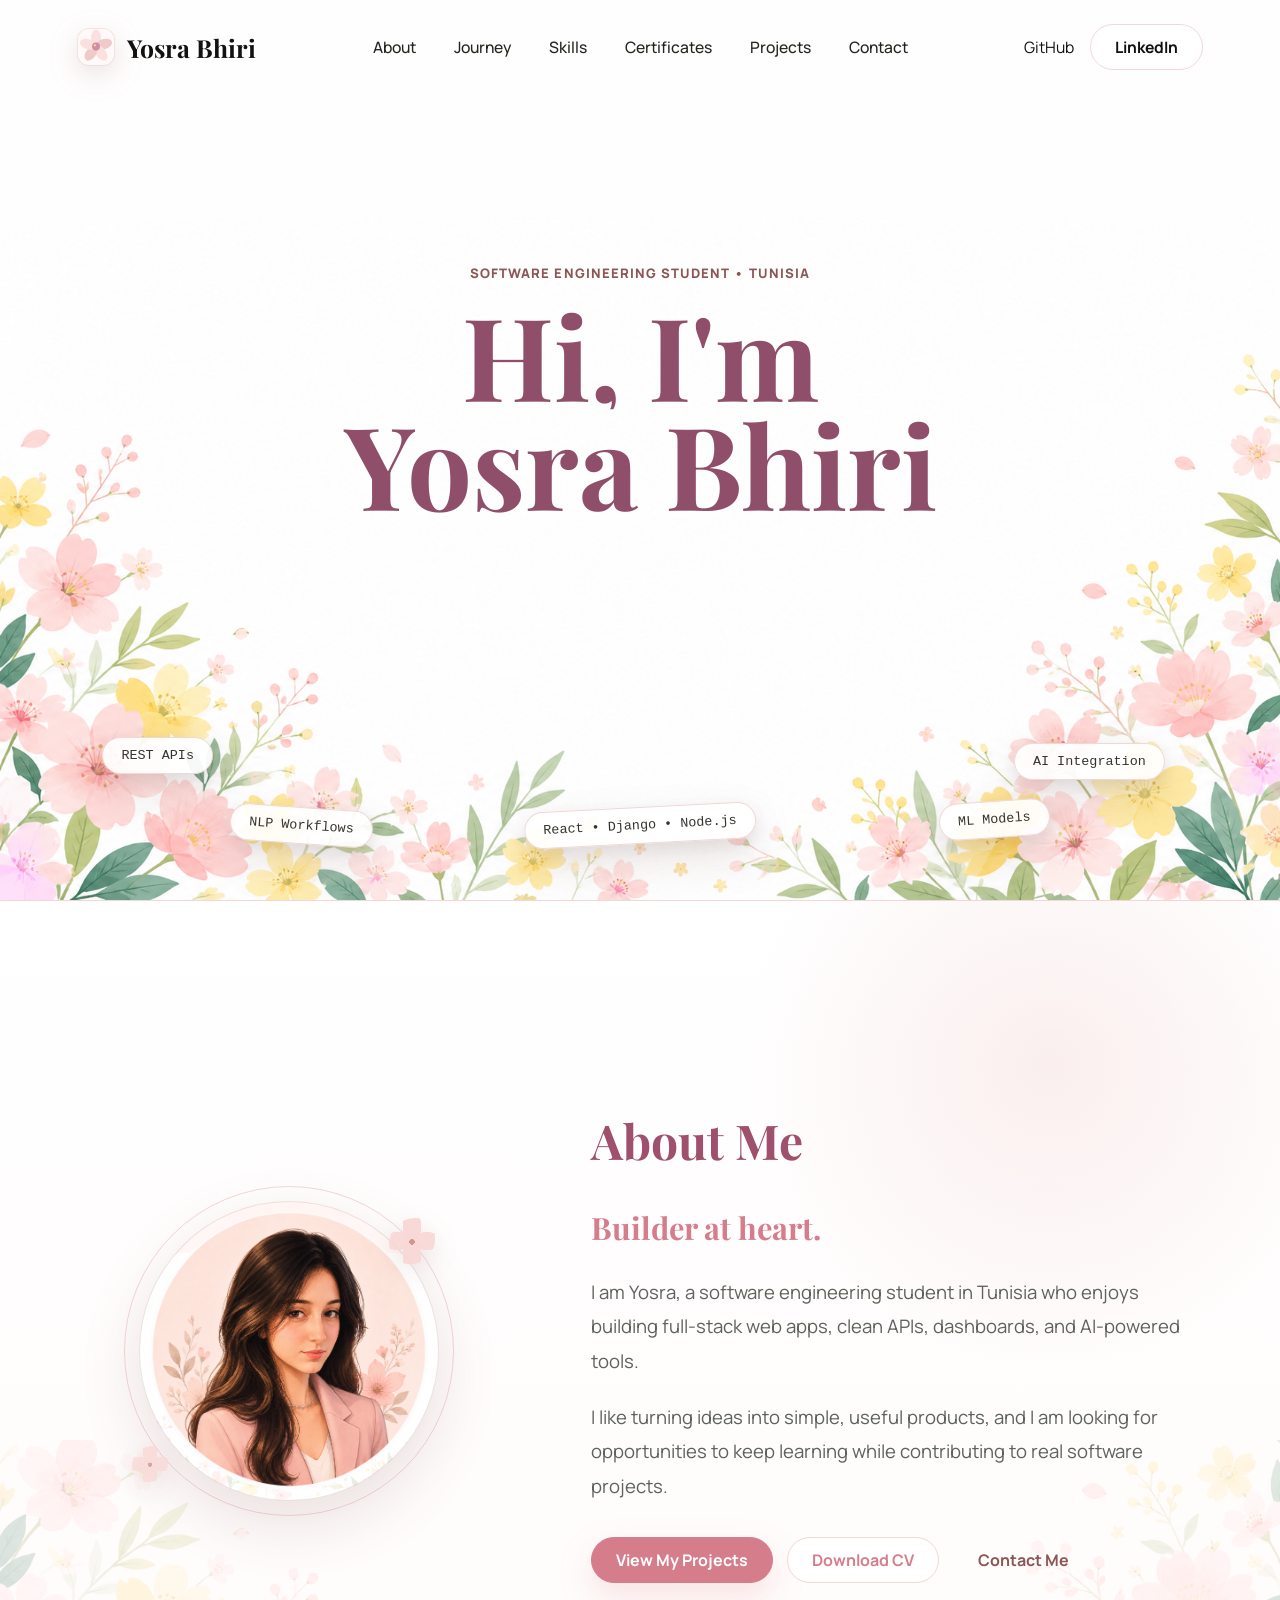
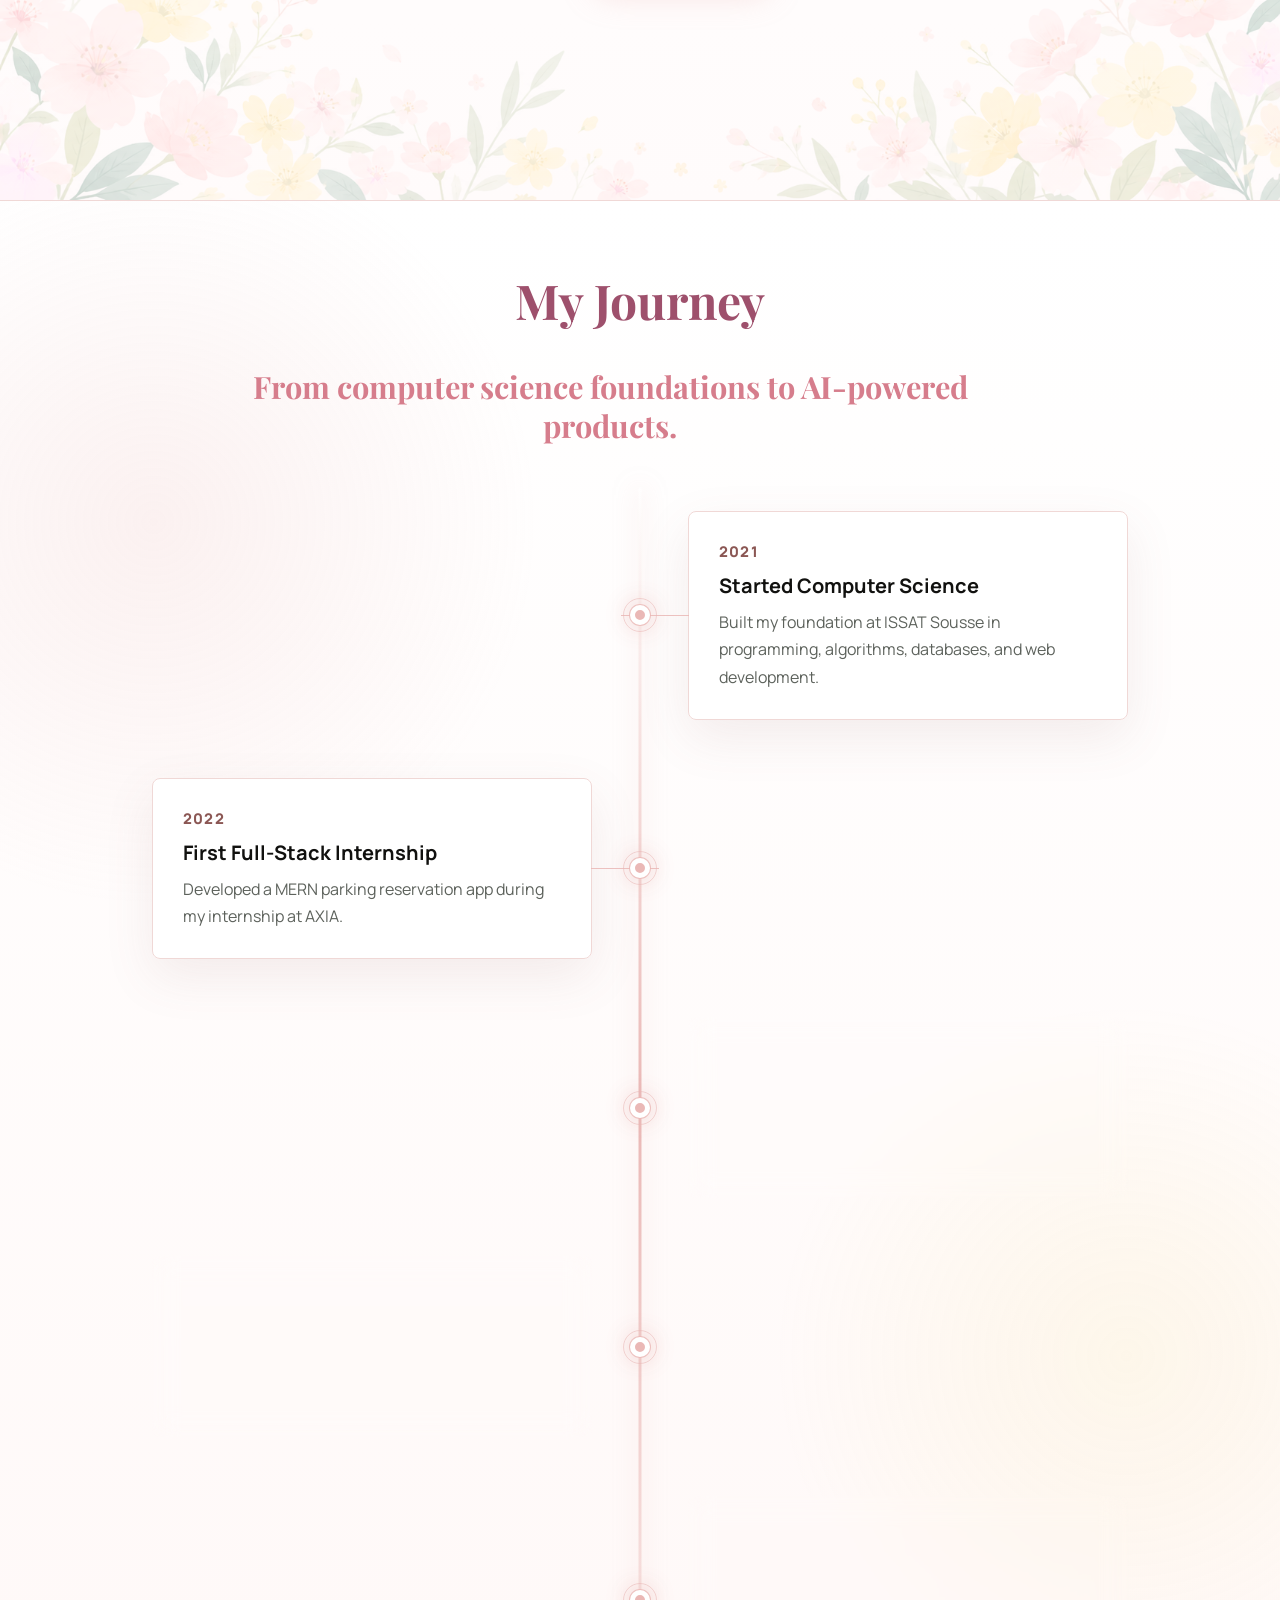
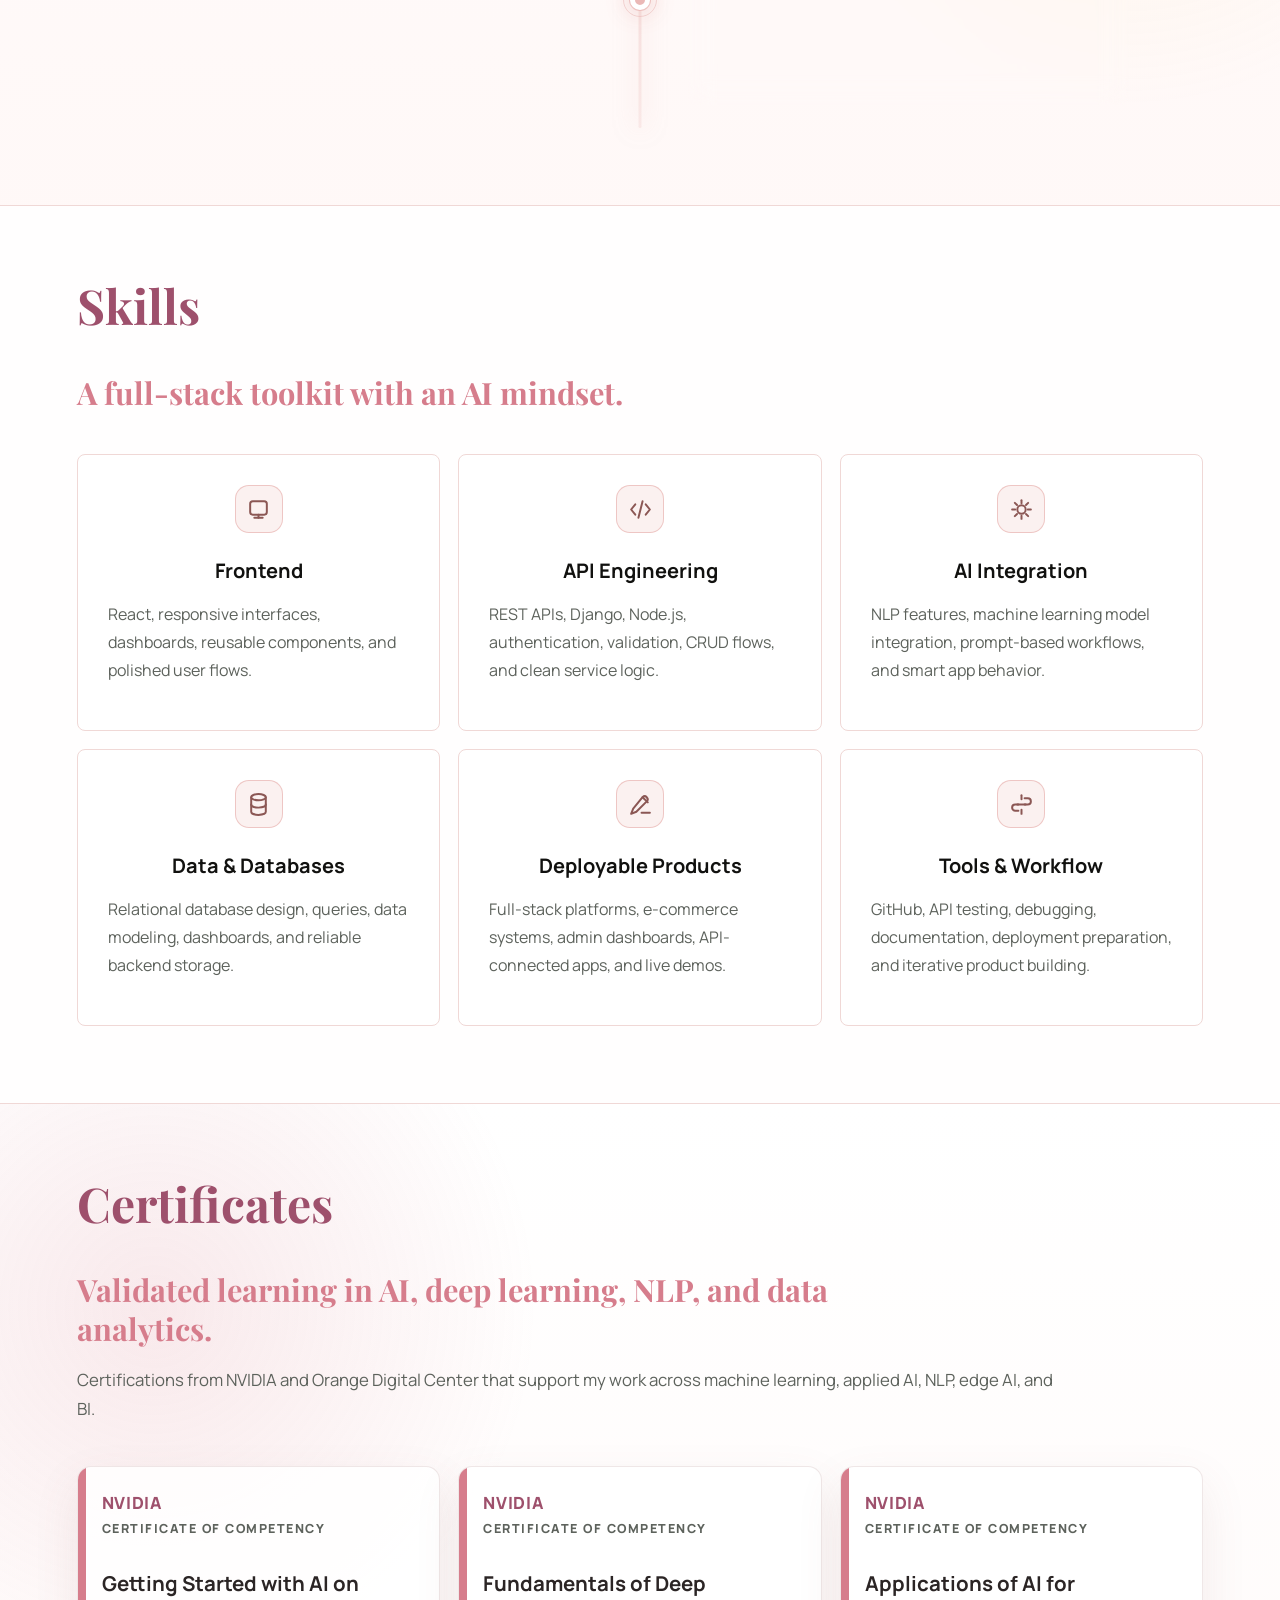
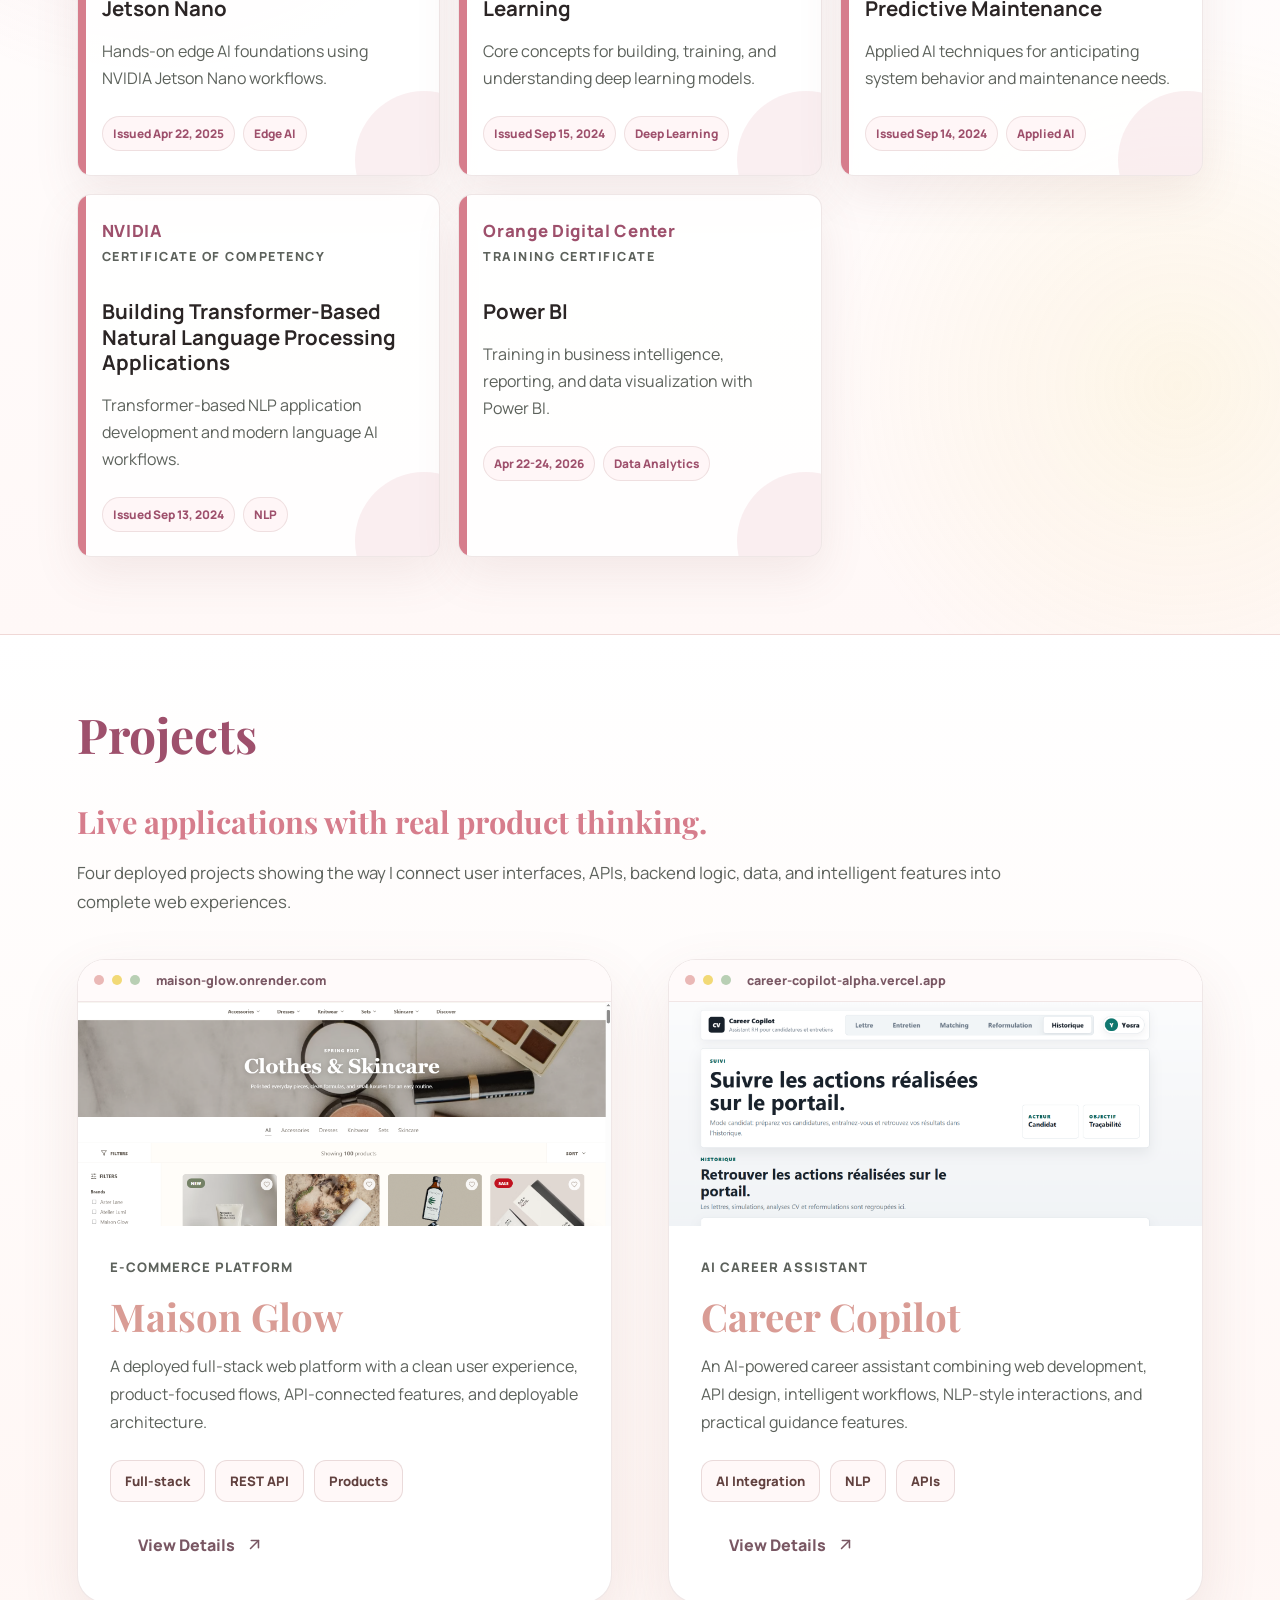
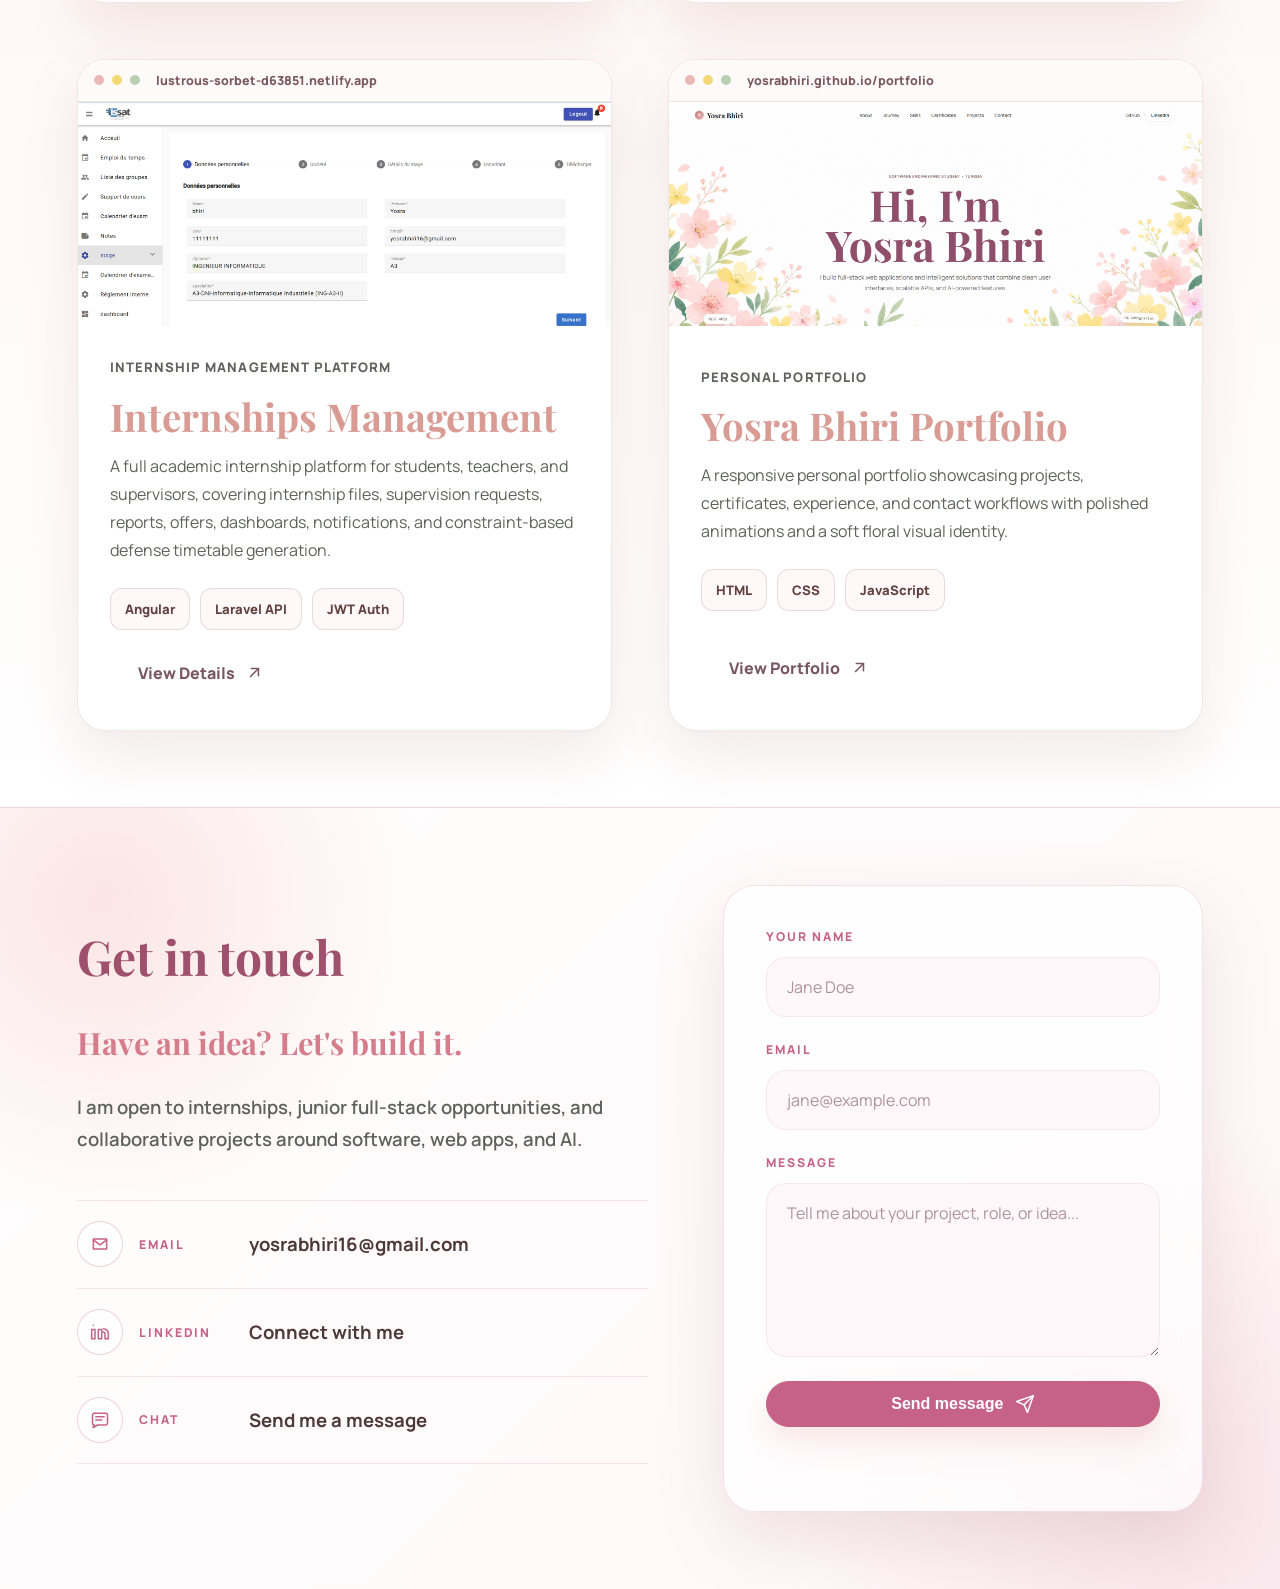
==== commit 2e54c897: "Update navbar flower mark" ====
--- a/index.html
+++ b/index.html
@@ -21,7 +21,7 @@
     <main class="page-shell">
       <nav class="nav" aria-label="Primary navigation">
         <a class="brand" href="#home" aria-label="Yosra Bhiri home">
-          <span class="brand-mark">Y</span>
+          <span class="brand-mark" aria-hidden="true"></span>
           <span>Yosra Bhiri</span>
         </a>
 
--- a/styles.css
+++ b/styles.css
@@ -47,11 +47,16 @@
 }
 
 .nav {
+  position: sticky;
+  top: 0;
+  z-index: 20;
   display: grid;
   grid-template-columns: 1fr auto 1fr;
   align-items: center;
   gap: 24px;
   padding: 24px clamp(18px, 6vw, 92px);
+  background: rgba(255, 254, 254, 0.82);
+  backdrop-filter: blur(14px);
   font-size: 0.98rem;
 }
 
@@ -74,15 +79,22 @@
 }
 
 .brand-mark {
+  position: relative;
   display: inline-grid;
-  width: 32px;
-  height: 32px;
+  width: 38px;
+  height: 38px;
   place-items: center;
-  border-radius: 50%;
-  color: white;
-  background: linear-gradient(135deg, var(--rose), var(--accent));
+  flex: 0 0 auto;
+  border: 1px solid rgba(214, 125, 140, 0.18);
+  border-radius: 12px;
+  color: #9e506c;
+  background:
+    linear-gradient(rgba(255, 255, 255, 0.26), rgba(255, 255, 255, 0.26)),
+    url("assets/favicon-flower.svg") center / 100% 100% no-repeat;
   font-family: "Manrope", sans-serif;
-  font-size: 1rem;
+  font-size: 0.96rem;
+  font-weight: 900;
+  filter: drop-shadow(0 8px 14px rgba(139, 87, 84, 0.18));
 }
 
 .nav-links {
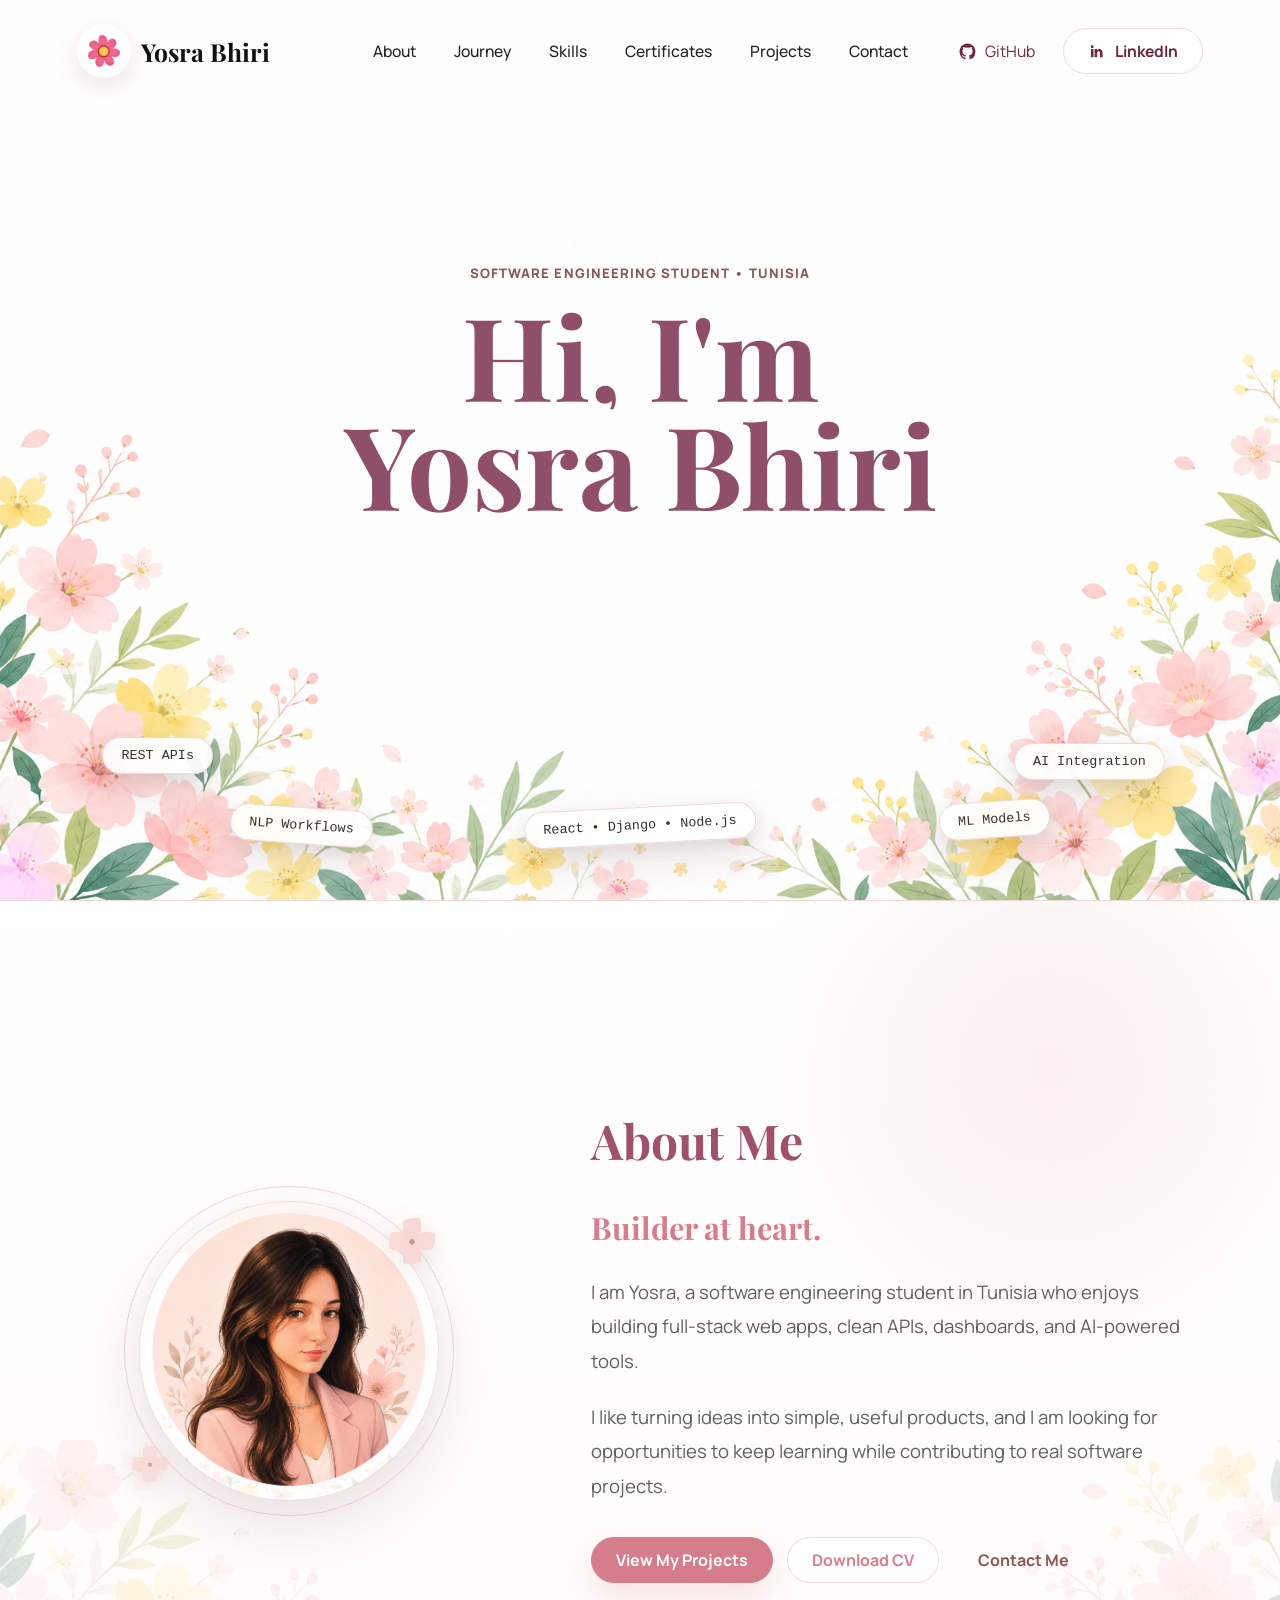
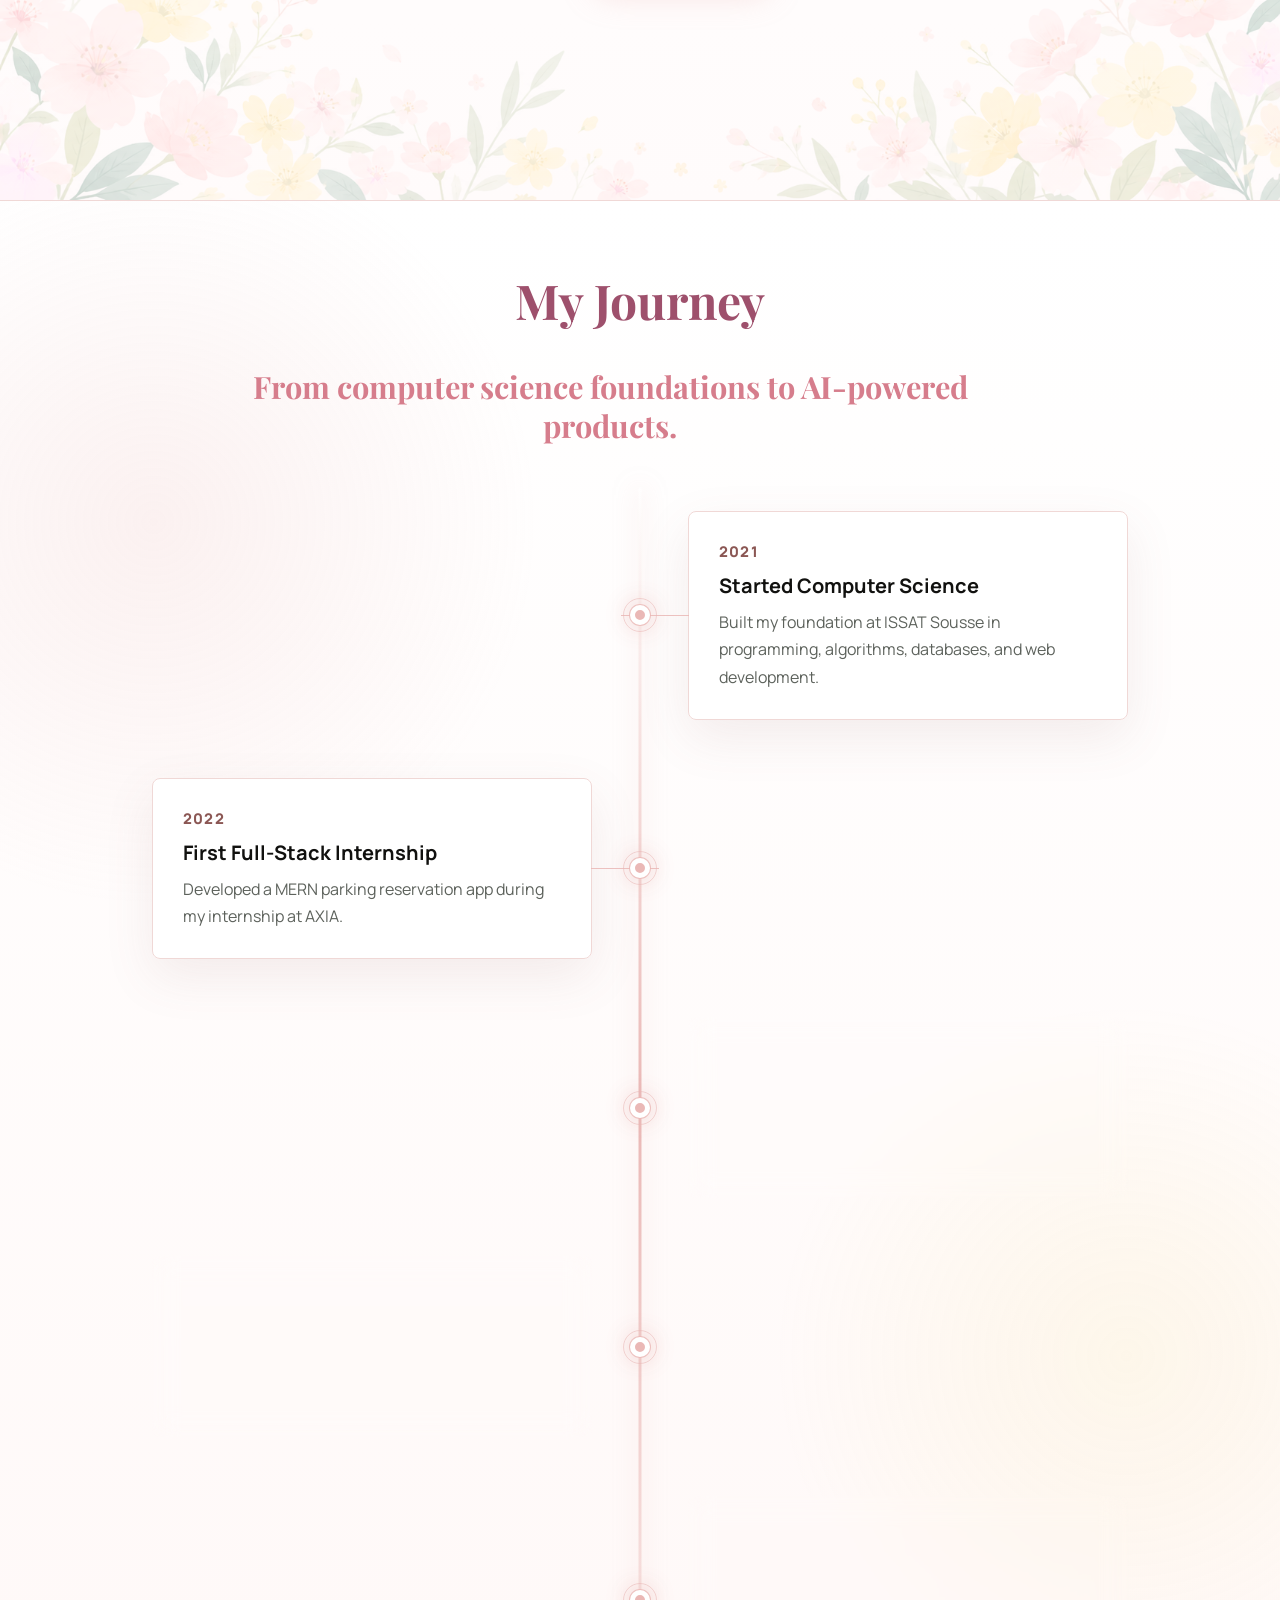
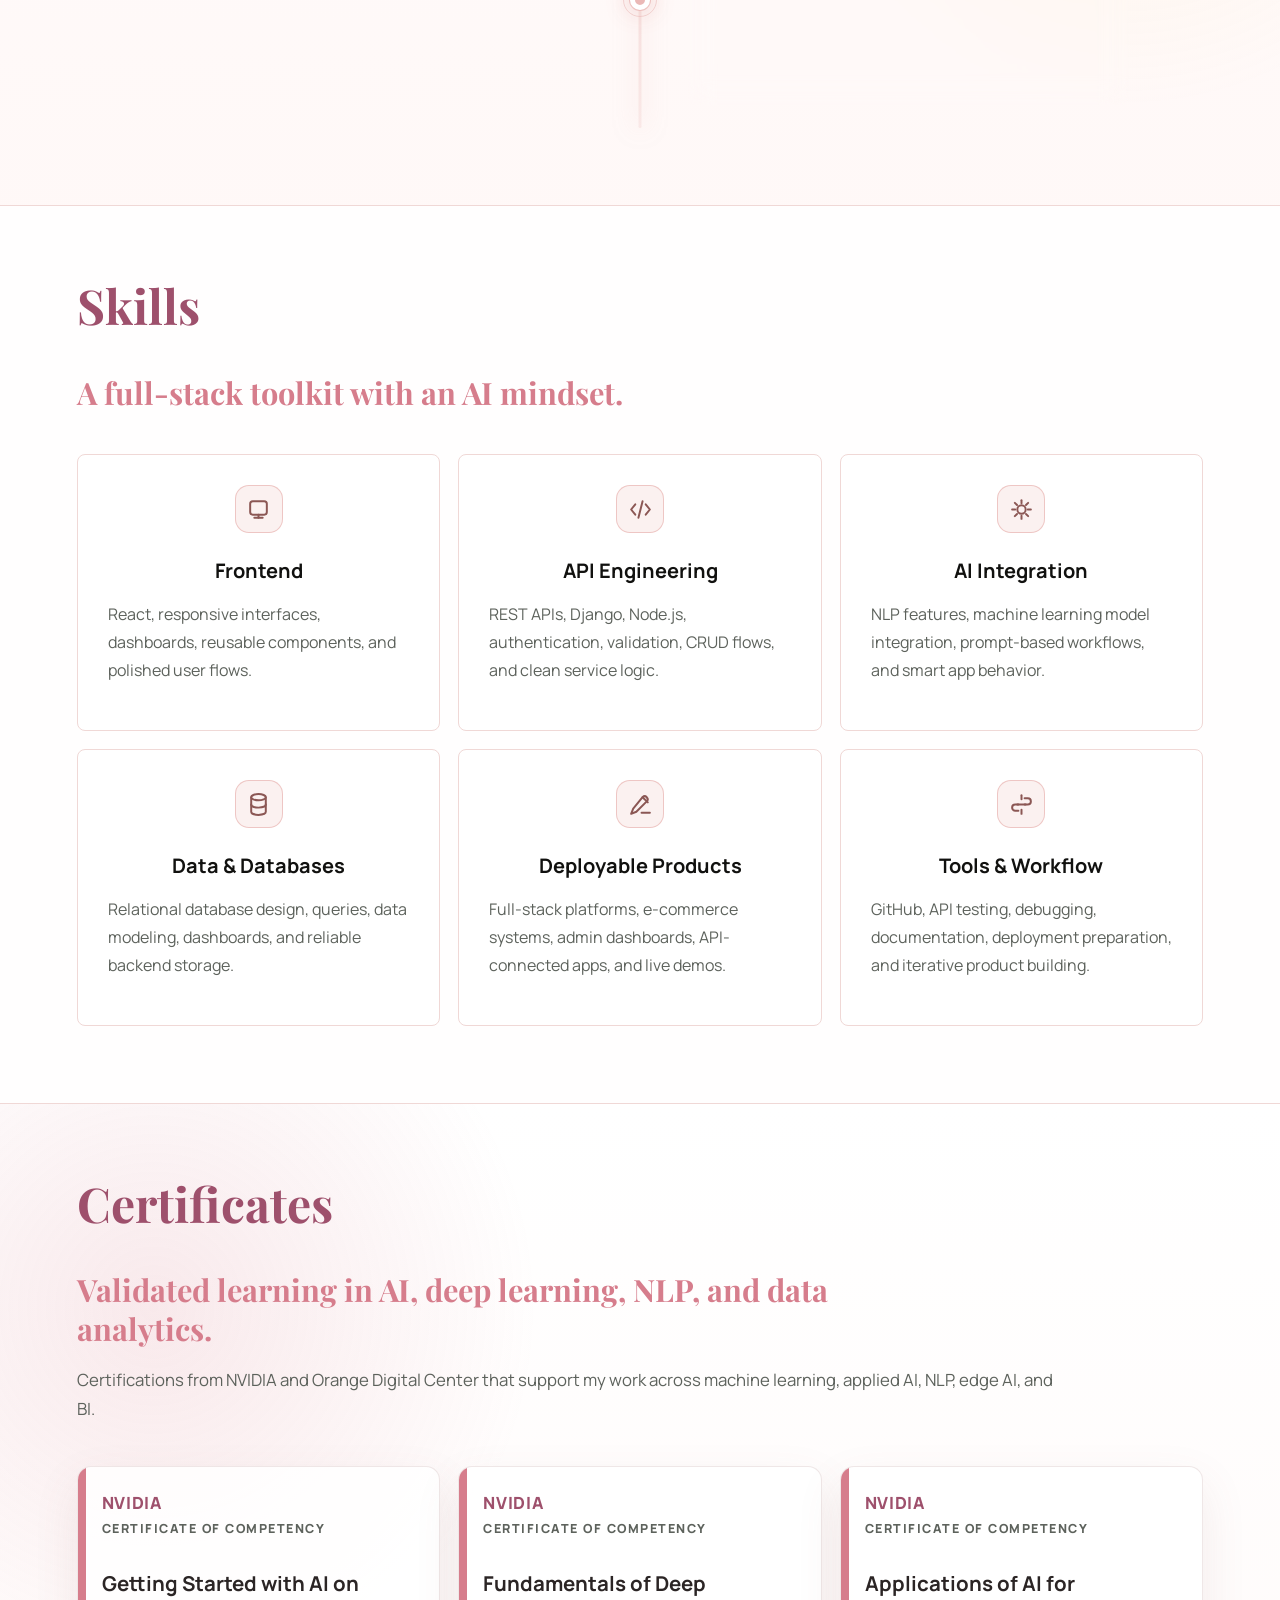
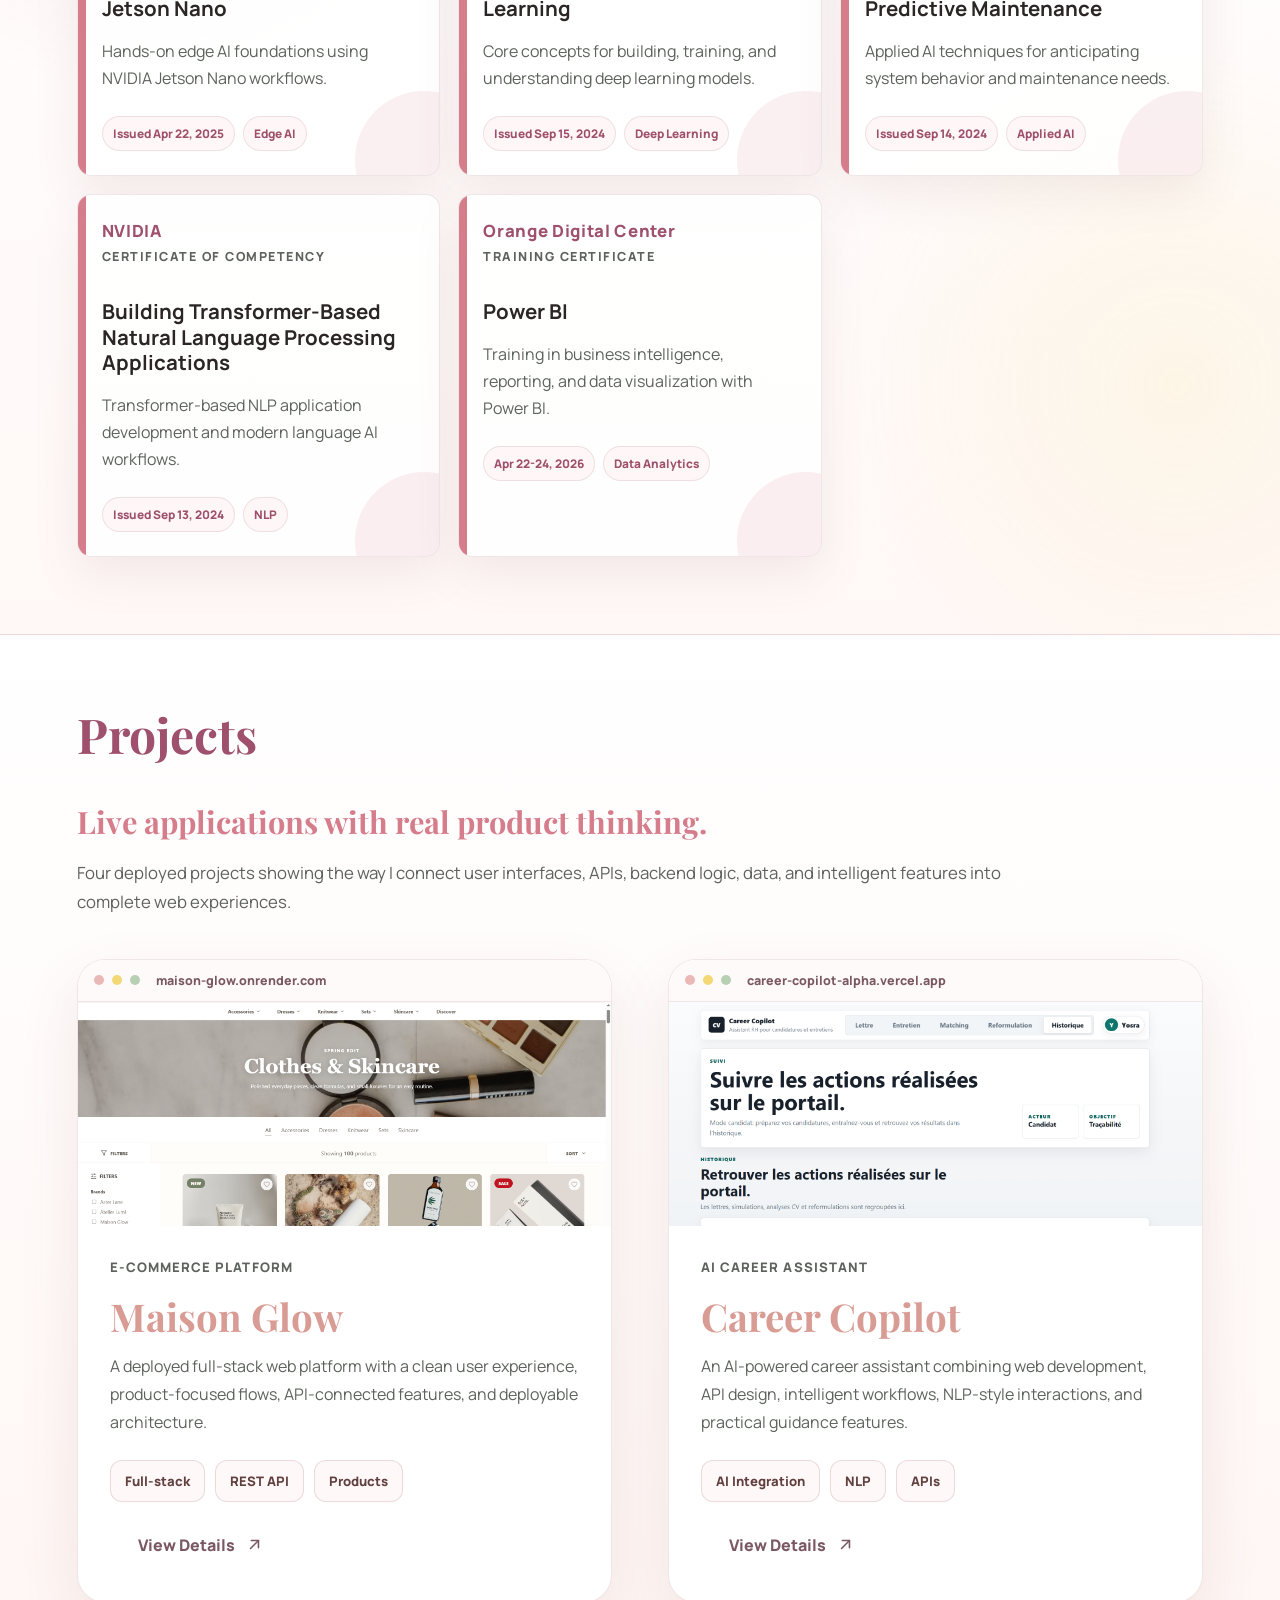
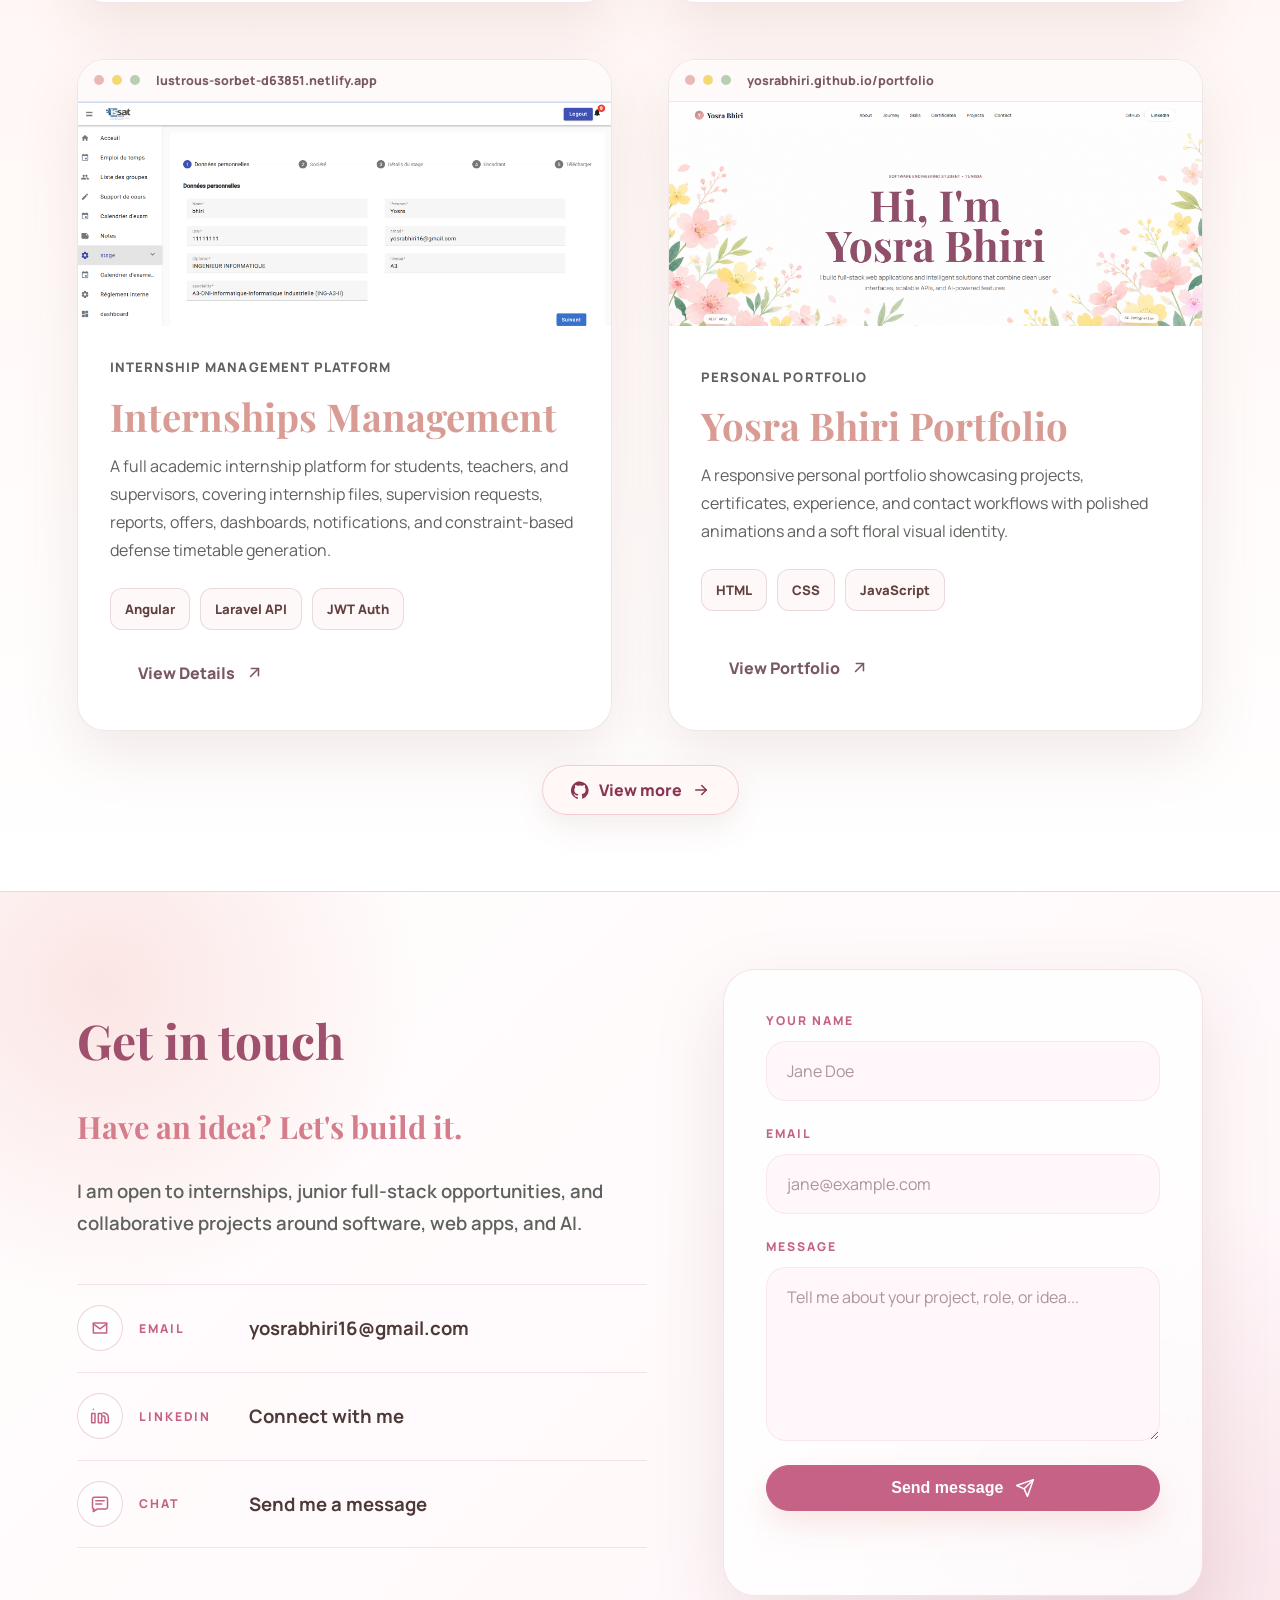
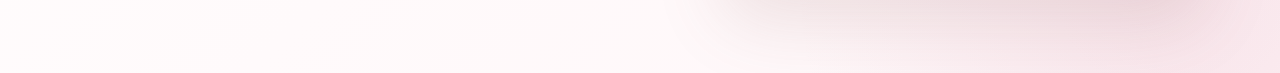
==== commit df28325c: "Polish portfolio navigation" ====
--- a/index.html
+++ b/index.html
@@ -21,22 +21,41 @@
     <main class="page-shell">
       <nav class="nav" aria-label="Primary navigation">
         <a class="brand" href="#home" aria-label="Yosra Bhiri home">
-          <span class="brand-mark" aria-hidden="true"></span>
+          <span class="brand-mark" aria-hidden="true">
+            <img src="assets/flower-avatar.png" alt="" />
+          </span>
           <span>Yosra Bhiri</span>
         </a>
 
-        <div class="nav-links">
-          <a href="#about">About</a>
-          <a href="#journey">Journey</a>
-          <a href="#skills">Skills</a>
-          <a href="#certificates">Certificates</a>
-          <a href="#projects">Projects</a>
-          <a href="#contact">Contact</a>
-        </div>
-
-        <div class="nav-actions">
-          <a href="https://github.com/yosrabhiri" target="_blank"  aria-label="GitHub profile">GitHub</a>
-          <a class="button button-soft" href="https://www.linkedin.com/in/yosra-bhiri-993653232/" target="_blank" rel="noreferrer" aria-label="LinkedIn profile">LinkedIn</a>
+        <button class="nav-toggle" type="button" aria-label="Open navigation menu" aria-expanded="false">
+          <span></span>
+          <span></span>
+        </button>
+
+        <div class="nav-menu">
+          <div class="nav-links">
+            <a href="#about">About</a>
+            <a href="#journey">Journey</a>
+            <a href="#skills">Skills</a>
+            <a href="#certificates">Certificates</a>
+            <a href="#projects">Projects</a>
+            <a href="#contact">Contact</a>
+          </div>
+
+          <div class="nav-actions">
+            <a class="nav-social" href="https://github.com/yosrabhiri" target="_blank" rel="noreferrer" aria-label="GitHub profile">
+              <svg aria-hidden="true" viewBox="0 0 24 24" focusable="false">
+                <path d="M12 2C6.48 2 2 6.58 2 12.22c0 4.52 2.87 8.35 6.84 9.7.5.1.68-.22.68-.5v-1.9c-2.78.62-3.37-1.21-3.37-1.21-.45-1.18-1.11-1.49-1.11-1.49-.91-.64.07-.63.07-.63 1 .07 1.53 1.06 1.53 1.06.89 1.55 2.34 1.1 2.91.84.09-.66.35-1.1.63-1.36-2.22-.26-4.56-1.14-4.56-5.06 0-1.12.39-2.03 1.03-2.75-.1-.26-.45-1.3.1-2.71 0 0 .84-.27 2.75 1.05A9.32 9.32 0 0 1 12 6.91c.85 0 1.7.12 2.5.35 1.91-1.32 2.75-1.05 2.75-1.05.55 1.41.2 2.45.1 2.71.64.72 1.03 1.63 1.03 2.75 0 3.93-2.34 4.8-4.57 5.06.36.32.68.94.68 1.9v2.79c0 .28.18.6.69.5A10.12 10.12 0 0 0 22 12.22C22 6.58 17.52 2 12 2Z" />
+              </svg>
+              <span>GitHub</span>
+            </a>
+            <a class="button button-soft nav-social" href="https://www.linkedin.com/in/yosra-bhiri-993653232/" target="_blank" rel="noreferrer" aria-label="LinkedIn profile">
+              <svg aria-hidden="true" viewBox="0 0 24 24" focusable="false">
+                <path d="M6.94 8.98H3.7v10.34h3.24V8.98ZM5.32 4a1.87 1.87 0 1 0 0 3.74 1.87 1.87 0 0 0 0-3.74Zm13 9.55c0-3.11-1.66-4.56-3.87-4.56a3.33 3.33 0 0 0-3 1.65h-.04V8.98H8.3v10.34h3.24v-5.12c0-1.35.25-2.66 1.93-2.66 1.65 0 1.67 1.55 1.67 2.74v5.04h3.24v-5.77h-.06Z" />
+              </svg>
+              <span>LinkedIn</span>
+            </a>
+          </div>
         </div>
       </nav>
 
@@ -457,6 +476,14 @@
               </a>
             </div>
           </article>
+        </div>
+
+        <div class="projects-more">
+          <a class="project-github-more" href="https://github.com/yosrabhiri" target="_blank" rel="noreferrer" aria-label="View more projects on GitHub">
+            <svg class="github-icon" viewBox="0 0 24 24" aria-hidden="true"><path d="M12 .5A12 12 0 0 0 8.2 23.9c.6.1.8-.3.8-.6v-2.1c-3.3.7-4-1.6-4-1.6-.5-1.4-1.3-1.8-1.3-1.8-1.1-.8.1-.8.1-.8 1.2.1 1.8 1.2 1.8 1.2 1.1 1.8 2.8 1.3 3.5 1 .1-.8.4-1.3.8-1.6-2.7-.3-5.5-1.3-5.5-5.9 0-1.3.5-2.4 1.2-3.2-.1-.3-.5-1.6.1-3.3 0 0 1-.3 3.3 1.2a11.4 11.4 0 0 1 6 0c2.3-1.5 3.3-1.2 3.3-1.2.6 1.7.2 3 .1 3.3.8.8 1.2 1.9 1.2 3.2 0 4.6-2.8 5.6-5.5 5.9.4.4.8 1.1.8 2.2v3.3c0 .3.2.7.8.6A12 12 0 0 0 12 .5Z"/></svg>
+            View more
+            <svg class="arrow-icon" viewBox="0 0 24 24" aria-hidden="true"><path d="M5 12h14"/><path d="m13 6 6 6-6 6"/></svg>
+          </a>
         </div>
       </section>
 
--- a/styles.css
+++ b/styles.css
@@ -39,7 +39,8 @@
 .page-shell {
   width: 100%;
   margin: 0;
-  overflow: hidden;
+  padding-top: 94px;
+  overflow-x: clip;
   border: 0;
   border-radius: 0;
   background: var(--paper);
@@ -47,8 +48,10 @@
 }
 
 .nav {
-  position: sticky;
+  position: fixed;
   top: 0;
+  right: 0;
+  left: 0;
   z-index: 20;
   display: grid;
   grid-template-columns: 1fr auto 1fr;
@@ -72,29 +75,43 @@
 }
 
 .brand {
-  gap: 12px;
+  gap: 10px;
   font-family: "Playfair Display", Georgia, serif;
   font-size: 1.55rem;
   font-weight: 700;
+  white-space: nowrap;
 }
 
 .brand-mark {
   position: relative;
-  display: inline-grid;
-  width: 38px;
-  height: 38px;
-  place-items: center;
+  display: inline-flex;
+  width: 54px;
+  height: 54px;
+  align-items: center;
+  justify-content: center;
   flex: 0 0 auto;
-  border: 1px solid rgba(214, 125, 140, 0.18);
-  border-radius: 12px;
-  color: #9e506c;
-  background:
-    linear-gradient(rgba(255, 255, 255, 0.26), rgba(255, 255, 255, 0.26)),
-    url("assets/favicon-flower.svg") center / 100% 100% no-repeat;
-  font-family: "Manrope", sans-serif;
-  font-size: 0.96rem;
-  font-weight: 900;
-  filter: drop-shadow(0 8px 14px rgba(139, 87, 84, 0.18));
+  filter: drop-shadow(0 8px 14px rgba(139, 87, 84, 0.16));
+}
+
+.brand-mark img {
+  display: block;
+  width: 100%;
+  height: 100%;
+  border-radius: 50%;
+  object-fit: contain;
+  transform-origin: 50% 58%;
+  animation: brandFlowerFloat 3.6s ease-in-out infinite;
+}
+
+@keyframes brandFlowerFloat {
+  0%,
+  100% {
+    transform: translateY(0) rotate(-2deg) scale(1);
+  }
+
+  50% {
+    transform: translateY(-4px) rotate(3deg) scale(1.04);
+  }
 }
 
 .nav-links {
@@ -103,9 +120,73 @@
   font-weight: 500;
 }
 
+.nav-menu {
+  display: contents;
+}
+
 .nav-actions {
   justify-content: flex-end;
   gap: 16px;
+}
+
+
+.nav-social {
+  display: inline-flex;
+  min-height: 44px;
+  align-items: center;
+  justify-content: center;
+  gap: 8px;
+  padding-inline: 12px;
+  color: rgb(110, 41, 57);
+  line-height: 1;
+}
+
+.nav-social svg {
+  width: 19px;
+  height: 19px;
+  flex: 0 0 auto;
+  fill: currentColor;
+}
+
+.nav-social span {
+  display: inline-block;
+  transform: translateY(1px);
+}
+
+.nav-social:hover {
+  color: #d67d8c;
+}
+
+.nav-toggle {
+  display: none;
+  width: 44px;
+  height: 44px;
+  align-items: center;
+  justify-content: center;
+  flex-direction: column;
+  gap: 7px;
+  border: 1px solid rgba(214, 125, 140, 0.24);
+  border-radius: 999px;
+  background: rgba(255, 248, 247, 0.82);
+  box-shadow: 0 10px 28px rgba(139, 87, 84, 0.1);
+  cursor: pointer;
+}
+
+.nav-toggle span {
+  display: block;
+  width: 18px;
+  height: 2px;
+  border-radius: 999px;
+  background: #8b5754;
+  transition: transform 180ms ease, opacity 180ms ease;
+}
+
+.nav.is-open .nav-toggle span:first-child {
+  transform: translateY(4.5px) rotate(45deg);
+}
+
+.nav.is-open .nav-toggle span:last-child {
+  transform: translateY(-4.5px) rotate(-45deg);
 }
 
 .button {
@@ -1254,6 +1335,57 @@
   background: rgba(234, 184, 182, 0.18);
 }
 
+.projects-more {
+  display: flex;
+  justify-content: center;
+  margin-top: 34px;
+}
+
+.project-github-more {
+  display: inline-flex;
+  min-height: 50px;
+  align-items: center;
+  justify-content: center;
+  gap: 10px;
+  border-color: rgba(214, 125, 140, 0.35);
+  border: 1px solid rgba(214, 125, 140, 0.35);
+  border-radius: 999px;
+  padding: 0 28px;
+  color: rgb(136, 52, 82);
+  background: rgba(255, 248, 247, 0.92);
+  box-shadow: 0 12px 28px rgba(139, 87, 84, 0.1);
+  font-weight: 800;
+  transition: transform 180ms ease, border-color 180ms ease, background 180ms ease, color 180ms ease;
+}
+
+.project-github-more .github-icon {
+  width: 18px;
+  height: 18px;
+  fill: currentColor;
+}
+
+.project-github-more .arrow-icon {
+  width: 18px;
+  height: 18px;
+  fill: none;
+  stroke: currentColor;
+  stroke-linecap: round;
+  stroke-linejoin: round;
+  stroke-width: 2;
+  transition: transform 180ms ease;
+}
+
+.project-github-more:hover {
+  border-color: rgba(214, 125, 140, 0.55);
+  color: #8b5754;
+  background: #fff;
+  transform: translateY(-2px);
+}
+
+.project-github-more:hover .arrow-icon {
+  transform: translateX(3px);
+}
+
 .project-details {
   display: grid;
   gap: 18px;
@@ -1488,20 +1620,22 @@
 .detail-page {
   width: min(1240px, calc(100% - 36px));
   margin: 0 auto;
-  padding: 18px 0 86px;
+  padding: 98px 0 86px;
 }
 
 .detail-nav {
-  position: sticky;
+  position: fixed;
   top: 0;
+  right: 0;
+  left: 0;
   z-index: 10;
   display: flex;
+  width: 100%;
   align-items: center;
   justify-content: space-between;
   gap: 18px;
-  margin-bottom: 42px;
   border-bottom: 1px solid rgba(139, 87, 84, 0.1);
-  padding: 16px 0;
+  padding: 16px max(18px, calc((100vw - 1240px) / 2));
   background: rgba(255, 248, 247, 0.78);
   backdrop-filter: blur(14px);
 }
@@ -1853,22 +1987,72 @@
   }
 }
 
+@media (max-width: 1148px) {
+  .nav {
+    gap: 18px;
+    padding-inline: clamp(18px, 3.8vw, 54px);
+  }
+
+  .brand {
+    font-size: 1.34rem;
+  }
+
+  .brand-mark {
+    width: 48px;
+    height: 48px;
+  }
+
+  .nav-links {
+    gap: clamp(14px, 2vw, 24px);
+    font-size: 0.94rem;
+  }
+
+  .nav-actions {
+    gap: 12px;
+  }
+
+  .nav-actions .button {
+    padding-inline: 18px;
+  }
+}
+
 @media (max-width: 980px) {
   .page-shell {
     width: 100%;
     margin: 0;
+    padding-top: 92px;
     border-radius: 0;
   }
 
   .nav {
-    grid-template-columns: 1fr;
-    padding: 24px;
+    grid-template-columns: auto minmax(0, 1fr) auto;
+    gap: 18px;
+    padding: 18px 24px;
+  }
+
+  .brand {
+    min-width: 0;
+  }
+
+  .brand span:last-child {
+    overflow: hidden;
+    text-overflow: ellipsis;
+    white-space: nowrap;
   }
 
   .nav-links,
   .nav-actions {
-    justify-content: flex-start;
     flex-wrap: wrap;
+  }
+
+  .nav-links {
+    grid-column: auto;
+    justify-content: center;
+    gap: 14px 20px;
+  }
+
+  .nav-actions {
+    justify-content: flex-end;
   }
 
   .hero {
@@ -1997,18 +2181,170 @@
   }
 }
 
+@media (max-width: 935px) {
+  .page-shell {
+    padding-top: 78px;
+  }
+
+  .nav {
+    grid-template-columns: minmax(0, 1fr) auto;
+    gap: 12px;
+    padding: 12px 16px;
+  }
+
+  .brand {
+    gap: 8px;
+    font-size: 1.18rem;
+  }
+
+  .brand-mark {
+    width: 42px;
+    height: 42px;
+  }
+
+  .nav-toggle {
+    display: inline-flex;
+    grid-column: 2;
+    grid-row: 1;
+  }
+
+  .nav-menu {
+    position: absolute;
+    top: calc(100% + 10px);
+    right: 16px;
+    left: 16px;
+    display: grid;
+    gap: 14px;
+    padding: 16px;
+    border: 1px solid rgba(214, 125, 140, 0.18);
+    border-radius: 22px;
+    background: rgba(255, 254, 254, 0.96);
+    box-shadow: 0 18px 46px rgba(139, 87, 84, 0.15);
+    opacity: 0;
+    pointer-events: none;
+    transform: translateY(-10px);
+    transition: opacity 180ms ease, transform 180ms ease;
+    backdrop-filter: blur(18px);
+  }
+
+  .nav-links {
+    display: grid;
+    grid-template-columns: repeat(2, minmax(0, 1fr));
+    gap: 10px;
+    width: 100%;
+    font-size: 0.92rem;
+  }
+
+  .nav-links a {
+    text-align: center;
+    padding: 8px 12px;
+    border: 1px solid rgba(214, 125, 140, 0.18);
+    border-radius: 999px;
+    background: rgba(255, 248, 247, 0.78);
+  }
+
+  .nav.is-open .nav-menu {
+    opacity: 1;
+    pointer-events: auto;
+    transform: translateY(0);
+  }
+
+  .nav-actions {
+    justify-content: center;
+    gap: 8px;
+    font-size: 0.9rem;
+  }
+
+  .nav-actions .button {
+    min-height: 38px;
+    width: auto;
+    padding: 0 14px;
+  }
+}
+
 @media (max-width: 620px) {
   .page-shell {
     width: 100%;
     margin: 0;
+    padding-top: 78px;
     border-right: 0;
     border-left: 0;
     border-radius: 0;
   }
 
+  .nav {
+    grid-template-columns: minmax(0, 1fr) auto;
+    gap: 12px;
+    padding: 12px 16px;
+  }
+
+  .brand {
+    gap: 8px;
+    font-size: 1.18rem;
+  }
+
+  .brand-mark {
+    width: 42px;
+    height: 42px;
+  }
+
+  .nav-toggle {
+    display: inline-flex;
+    grid-column: 2;
+    grid-row: 1;
+  }
+
+  .nav-menu {
+    position: absolute;
+    top: calc(100% + 10px);
+    right: 16px;
+    left: 16px;
+    display: grid;
+    gap: 14px;
+    padding: 16px;
+    border: 1px solid rgba(214, 125, 140, 0.18);
+    border-radius: 22px;
+    background: rgba(255, 254, 254, 0.96);
+    box-shadow: 0 18px 46px rgba(139, 87, 84, 0.15);
+    opacity: 0;
+    pointer-events: none;
+    transform: translateY(-10px);
+    transition: opacity 180ms ease, transform 180ms ease;
+    backdrop-filter: blur(18px);
+  }
+
   .nav-links {
-    gap: 14px;
+    display: grid;
+    grid-template-columns: repeat(2, minmax(0, 1fr));
+    gap: 10px;
+    width: 100%;
     font-size: 0.92rem;
+  }
+
+  .nav-links a {
+    text-align: center;
+    padding: 8px 12px;
+    border: 1px solid rgba(214, 125, 140, 0.18);
+    border-radius: 999px;
+    background: rgba(255, 248, 247, 0.78);
+  }
+
+  .nav.is-open .nav-menu {
+    opacity: 1;
+    pointer-events: auto;
+    transform: translateY(0);
+  }
+
+  .nav-actions {
+    justify-content: center;
+    gap: 8px;
+    font-size: 0.9rem;
+  }
+
+  .nav-actions .button {
+    min-height: 38px;
+    width: auto;
+    padding: 0 14px;
   }
 
   .hero {
@@ -2054,14 +2390,14 @@
 
   .detail-page {
     width: min(100% - 28px, 620px);
-    padding-top: 18px;
+    padding-top: 136px;
   }
 
   .detail-nav {
     align-items: flex-start;
     flex-direction: column;
-    position: static;
-    margin-bottom: 34px;
+    gap: 12px;
+    padding: 12px 0;
   }
 
   .preview-frame {
@@ -2081,6 +2417,7 @@
   .about-portrait,
   .hero-lead,
   .hero-type,
+  .brand-mark img,
   .tag,
   .tech-chip,
   .certificate-card,
